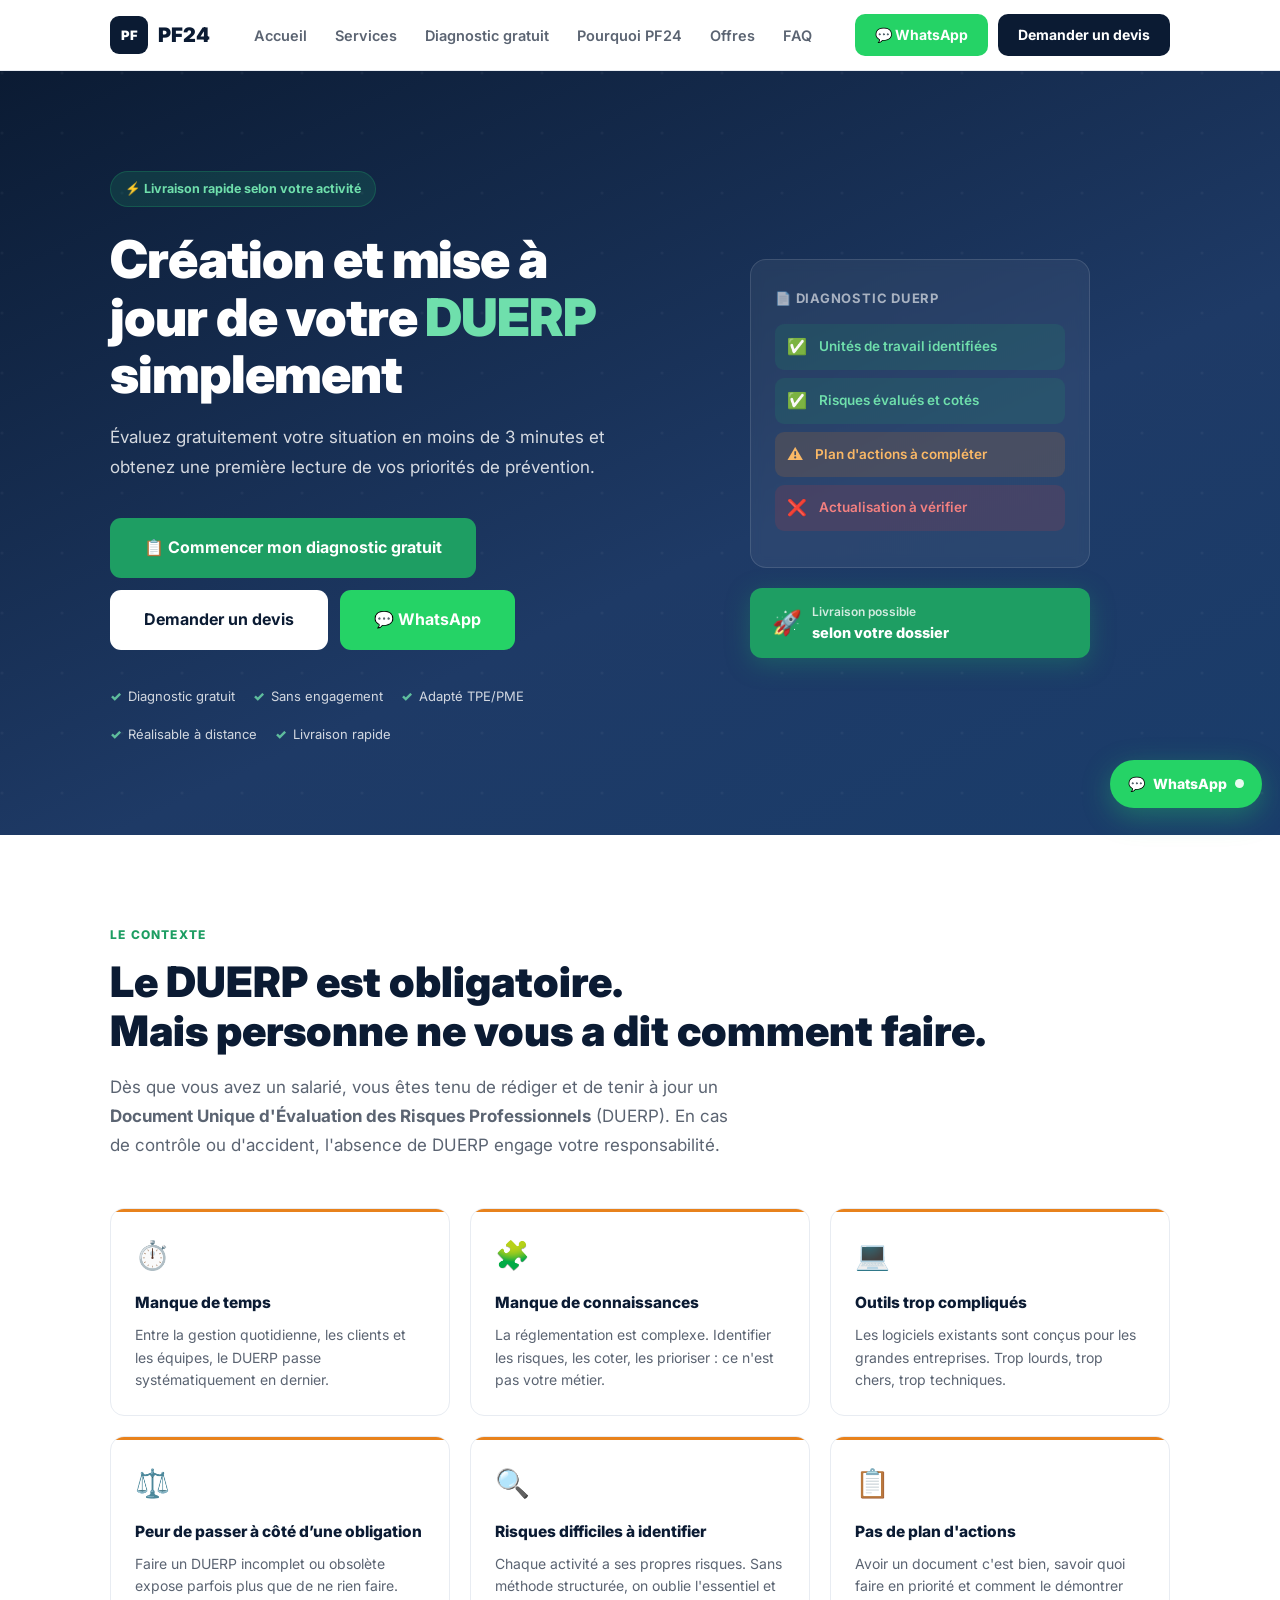
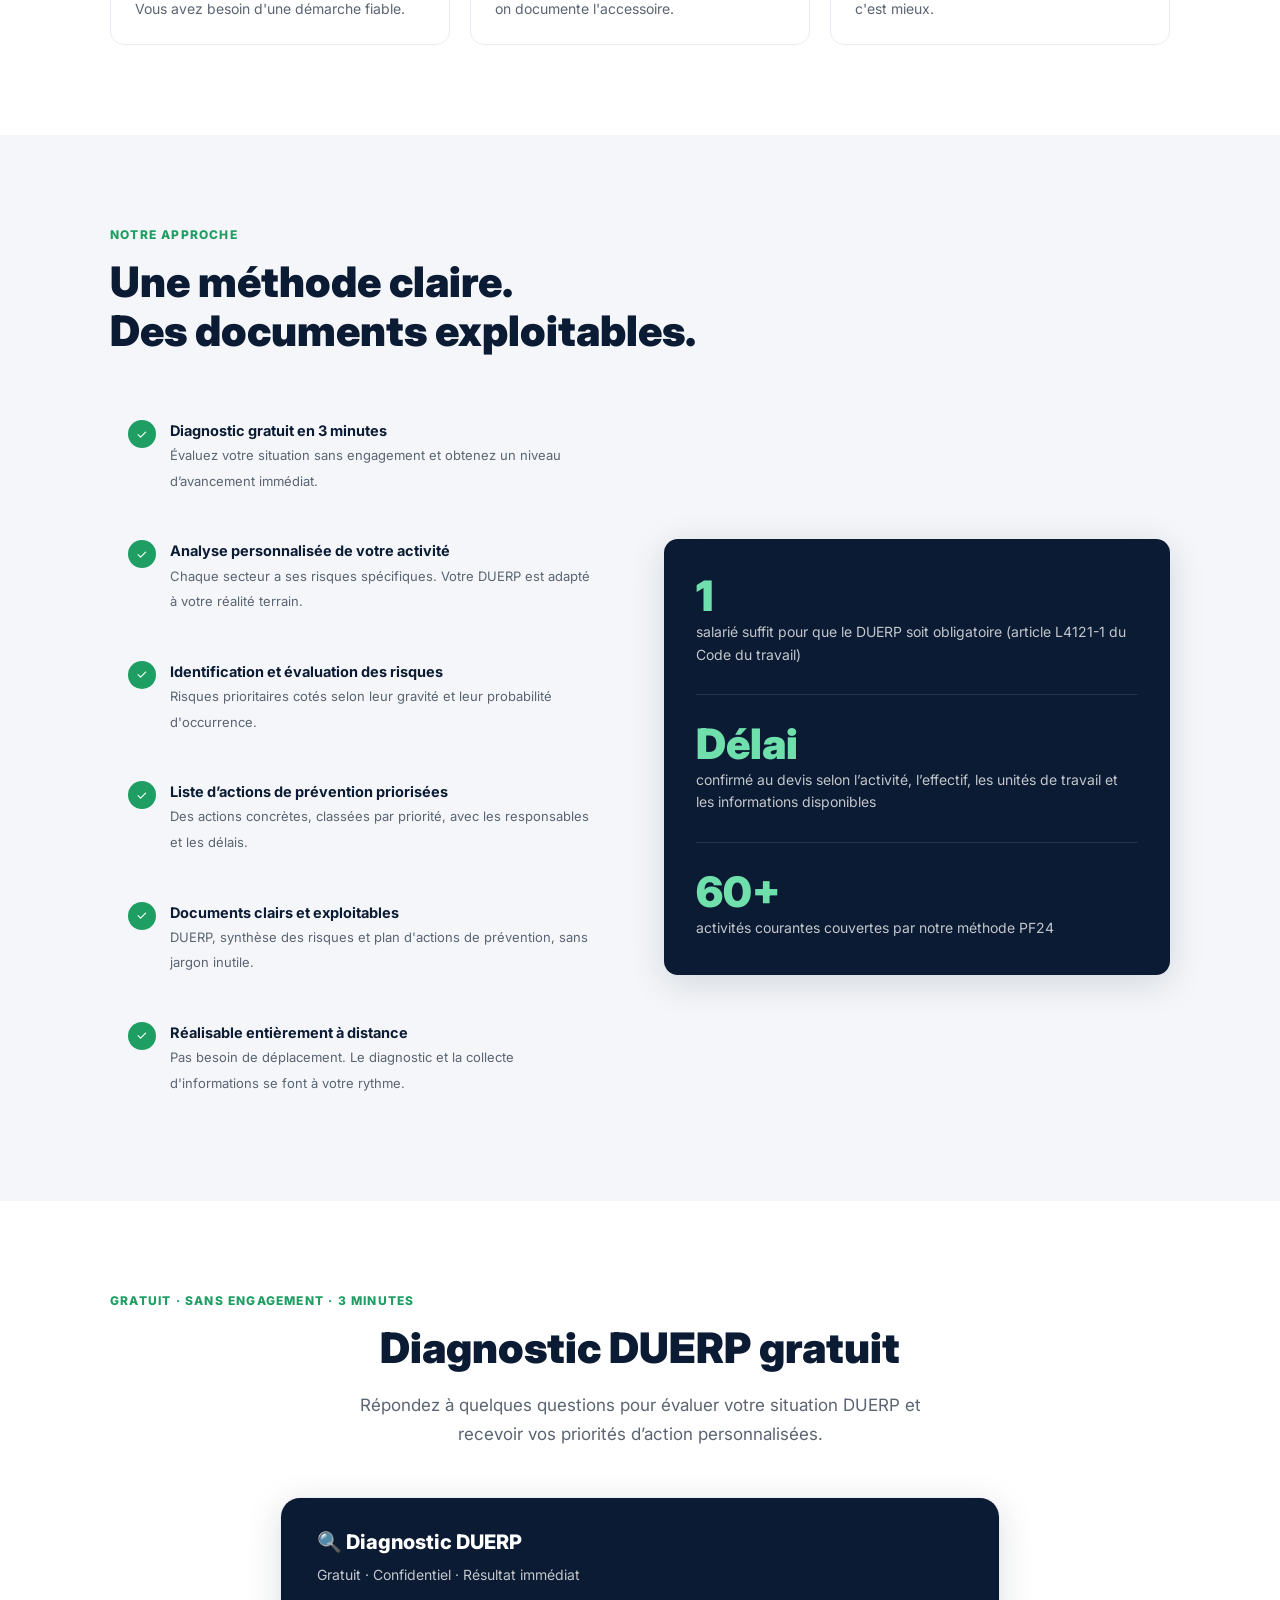
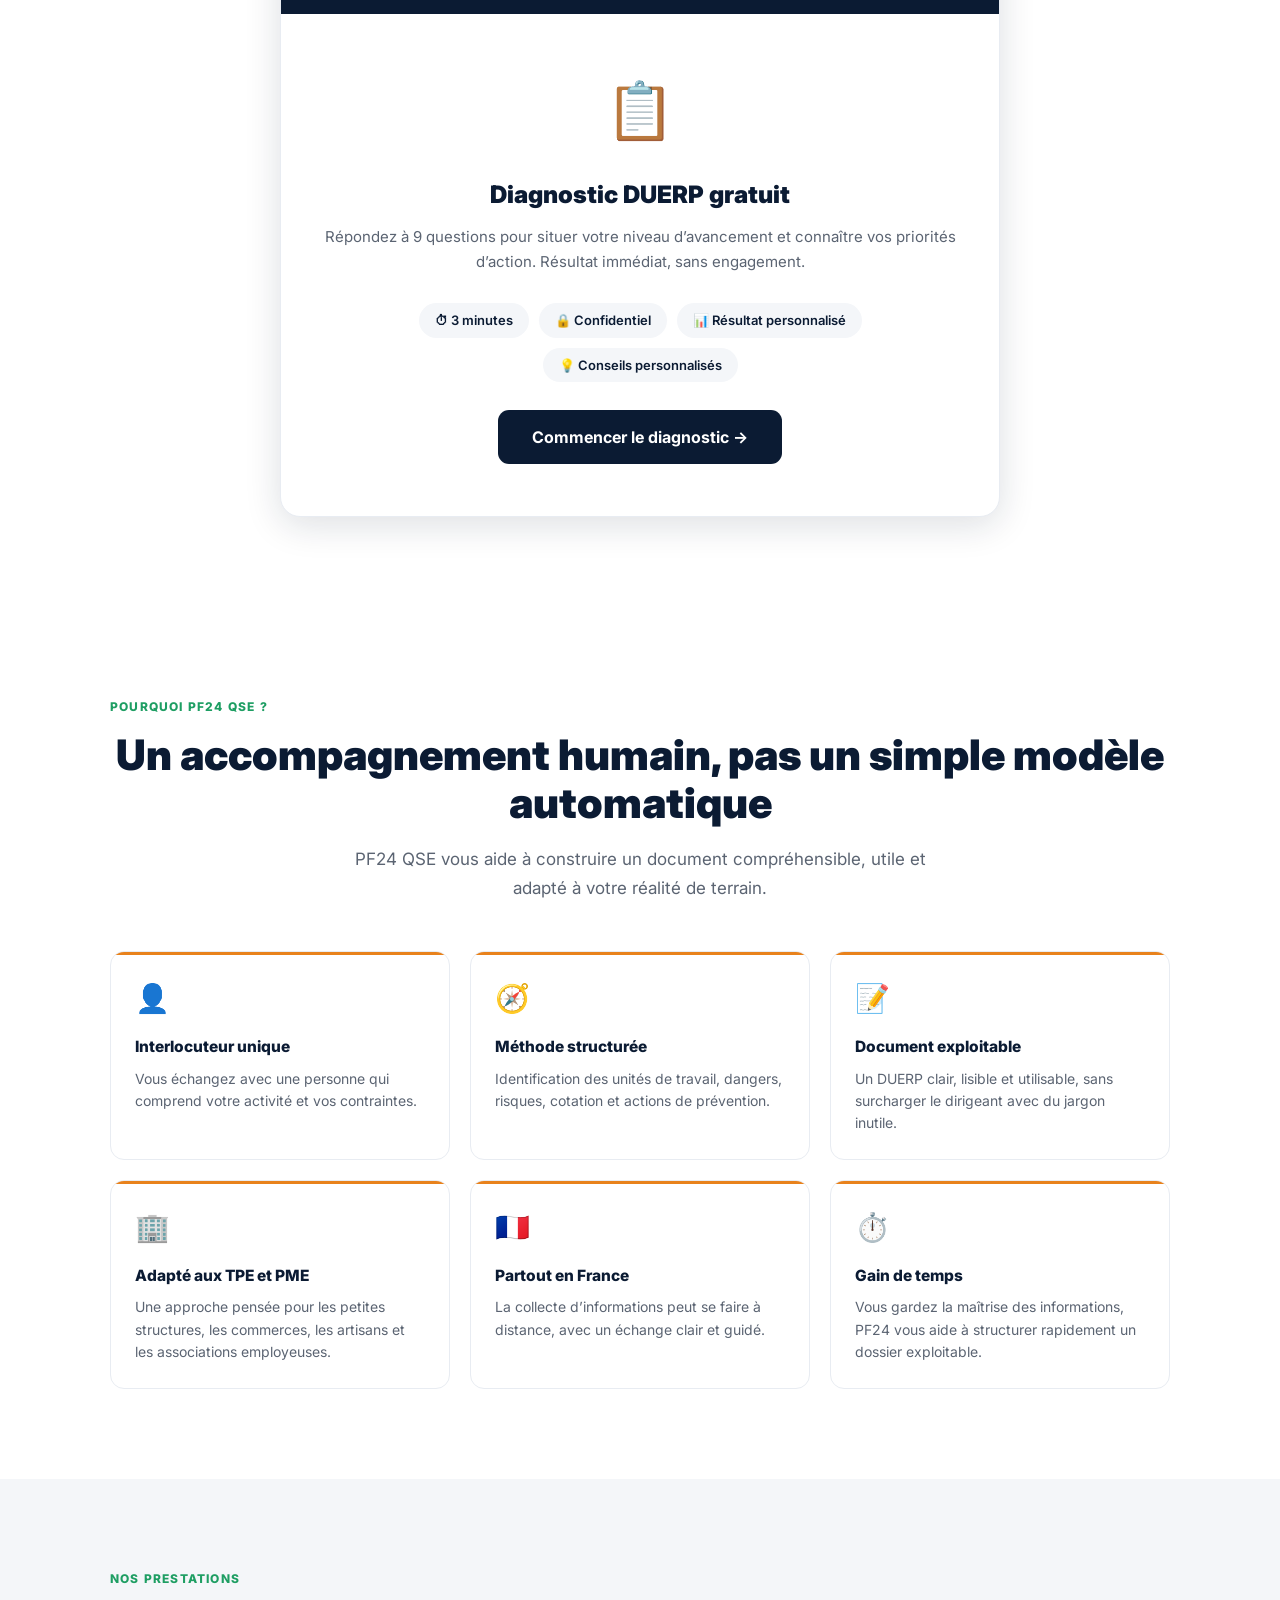
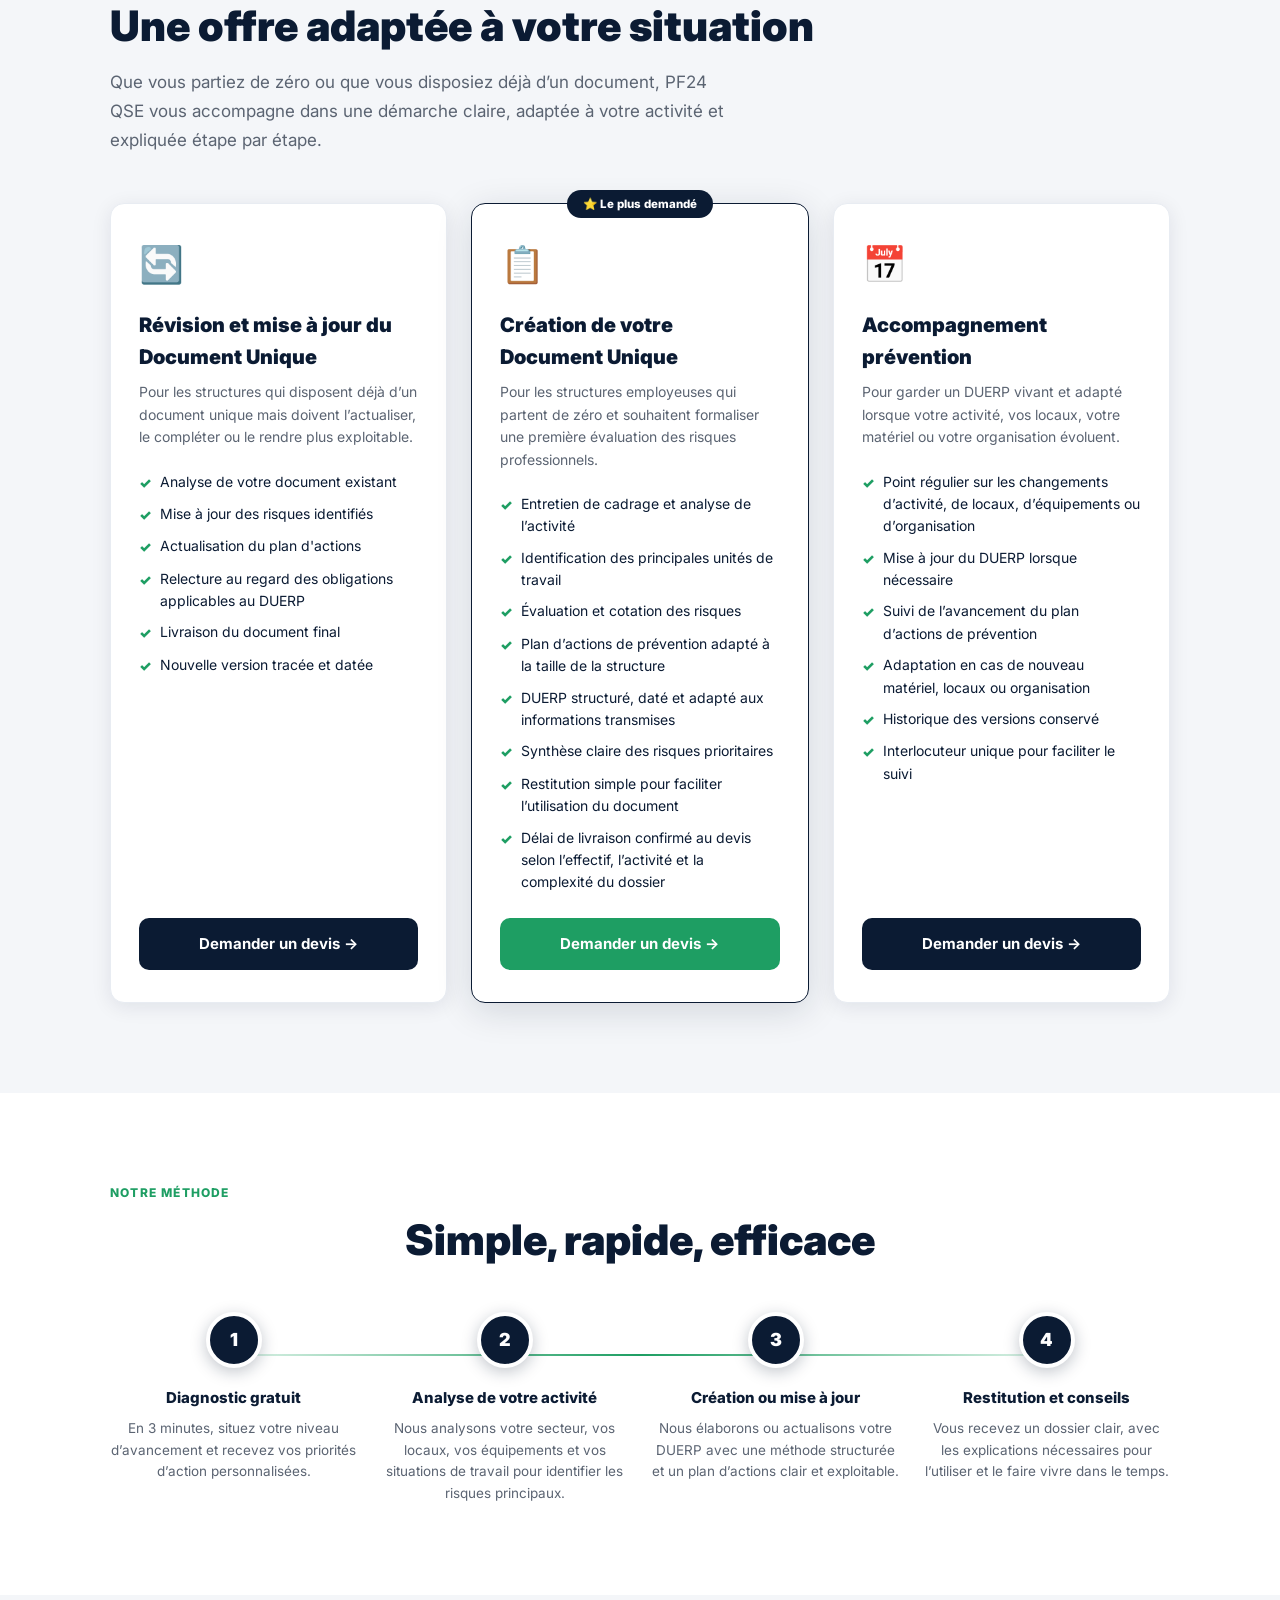
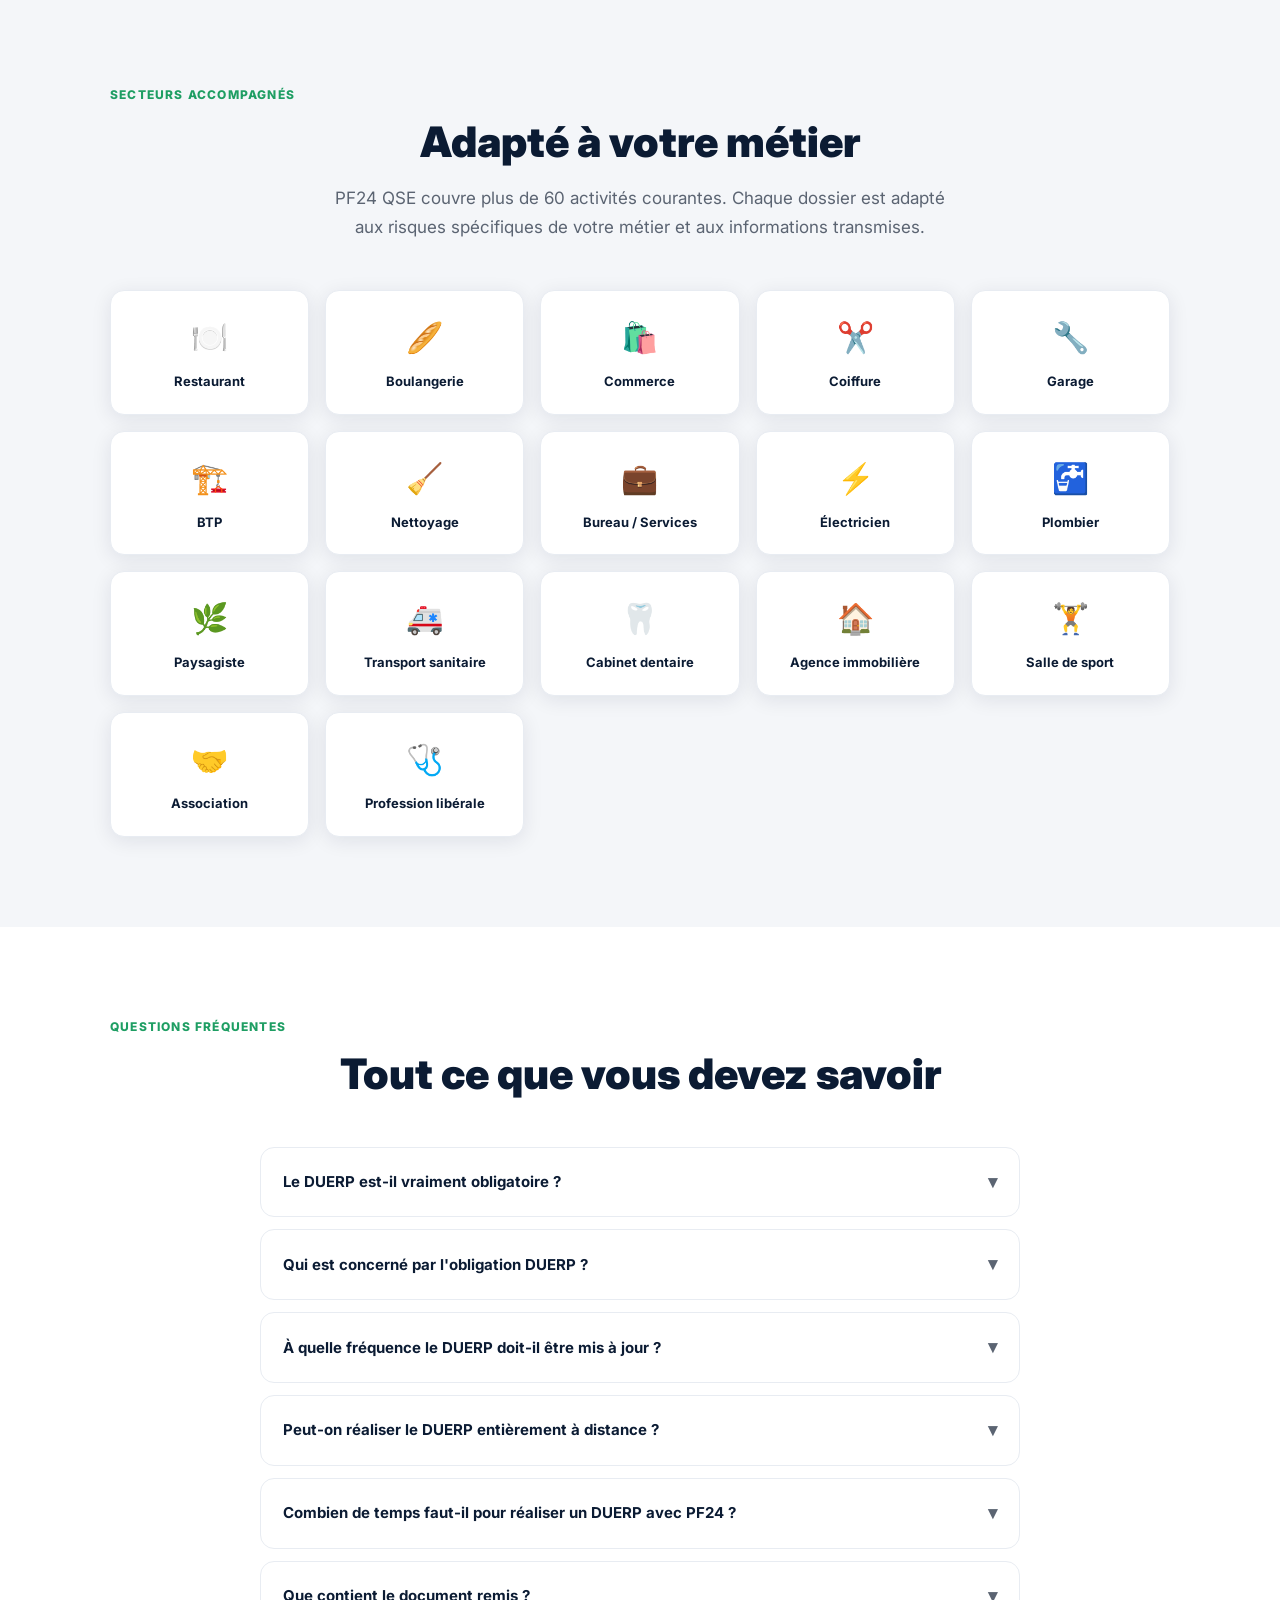
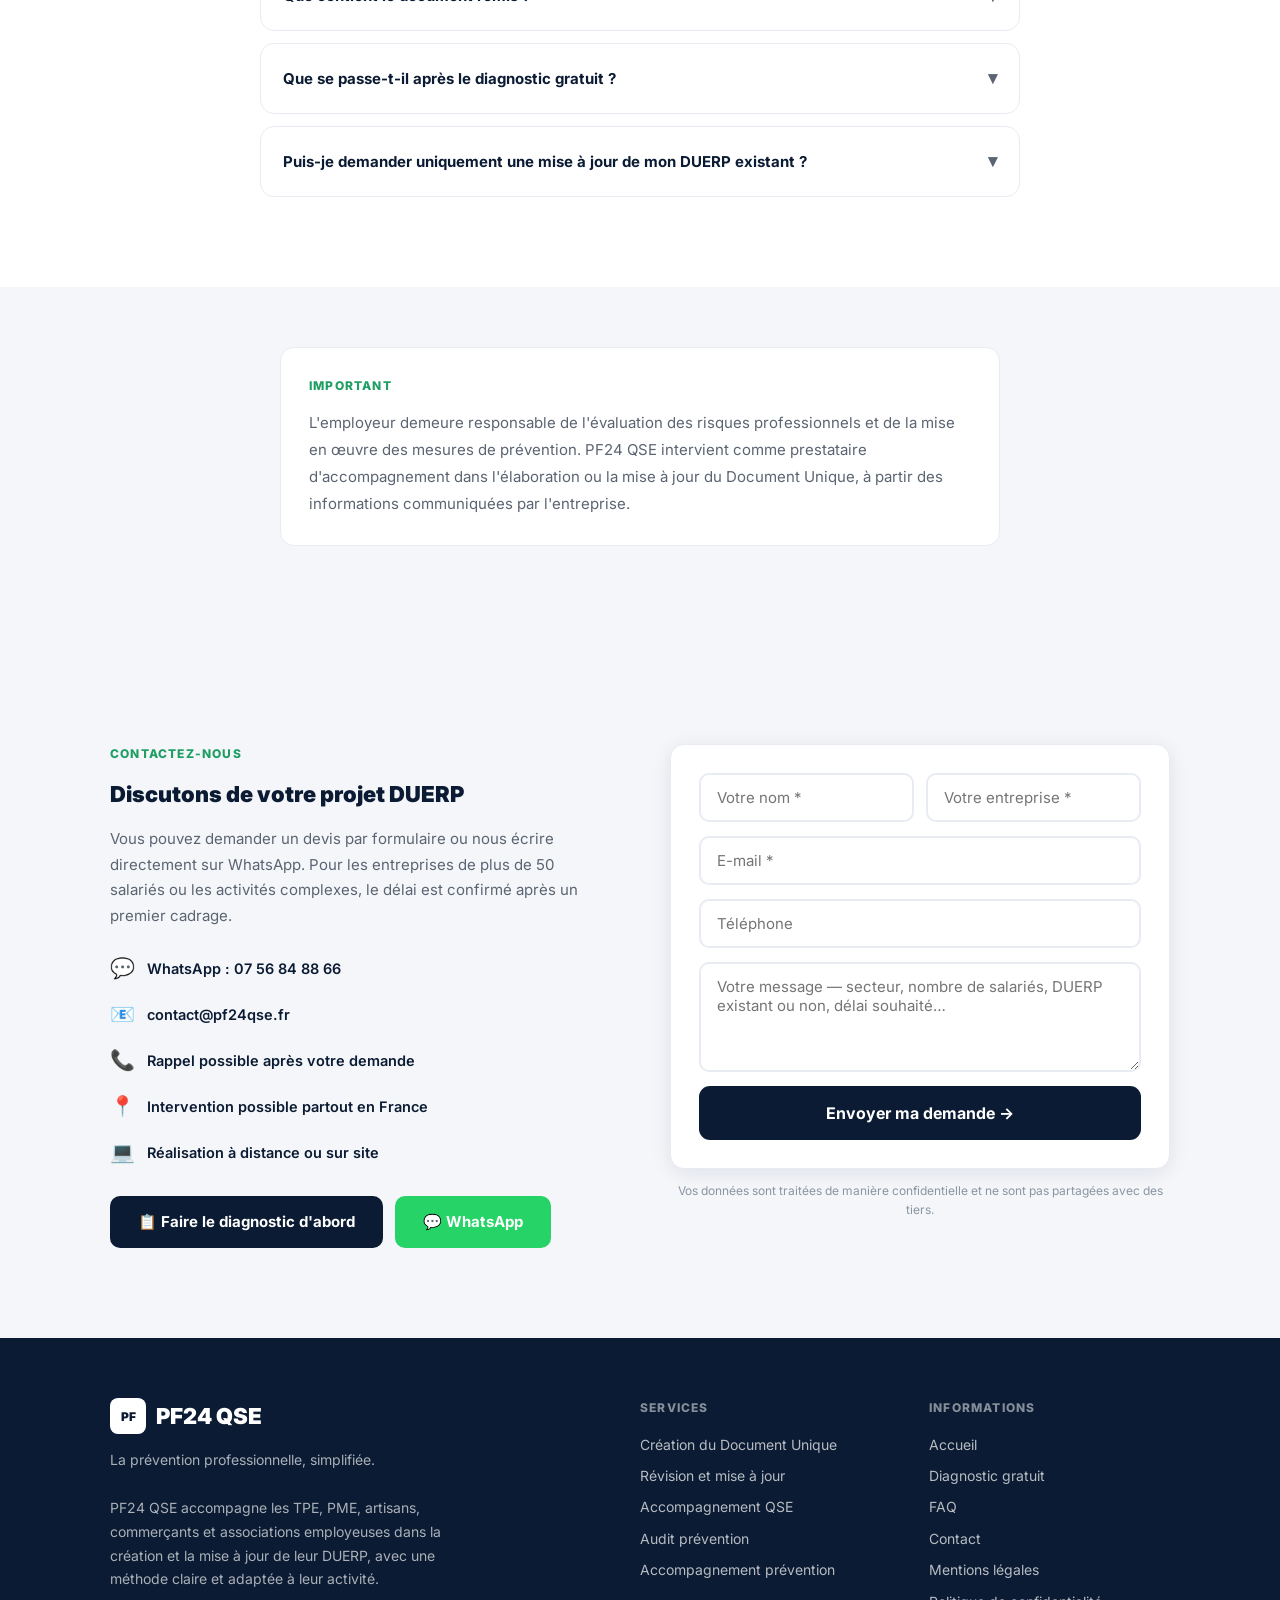
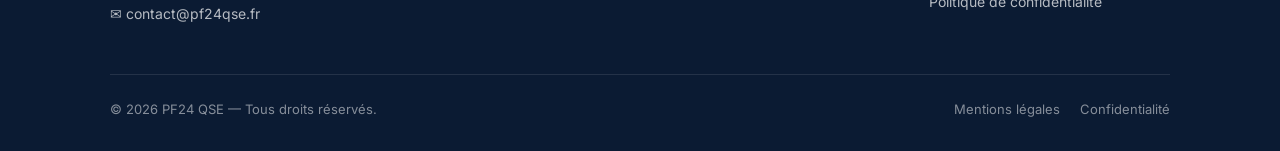
==== index .html @ 3233e79c "Add files via upload" ====
<!DOCTYPE html>
<html lang="fr">
<head>
  <meta charset="UTF-8">
  <meta name="viewport" content="width=device-width, initial-scale=1.0">

  <!-- SEO -->
  <title>PF24 QSE — Création et mise à jour de DUERP pour TPE, PME et artisans</title>
  <meta name="description" content="PF24 QSE accompagne les TPE, PME, artisans, commerçants et associations employeuses dans leur démarche DUERP : évaluation des risques, plan d’actions de prévention et mise à jour du document unique.">
  <meta name="keywords" content="DUERP, document unique, évaluation des risques professionnels, DUERP obligatoire, DUERP TPE, DUERP PME, DUERP artisan, DUERP restaurant, DUERP commerce, mise à jour DUERP, création DUERP, prévention des risques professionnels">
  <!-- Canonical -->
  <link rel="canonical" href="https://pf24qse.fr/">

  <!-- Open Graph -->
  <meta property="og:title" content="PF24 QSE — Création et mise à jour de DUERP">
  <meta property="og:description" content="Diagnostic gratuit en 3 minutes. Accompagnement DUERP pour TPE, PME, artisans, commerçants et associations employeuses.">
  <meta property="og:type" content="website">
  <meta property="og:url" content="https://pf24qse.fr/">
  <meta property="og:site_name" content="PF24 QSE">

  <!-- Twitter Card -->
  <meta name="twitter:card" content="summary_large_image">
  <meta name="twitter:title" content="PF24 QSE — Création et mise à jour de DUERP">
  <meta name="twitter:description" content="Diagnostic gratuit en 3 minutes. Accompagnement DUERP pour TPE, PME, artisans, commerçants et associations employeuses.">

  <!-- =====================================================
       GOOGLE SEARCH CONSOLE — Décommentez et remplacez
       ===================================================== -->
  <!-- REMPLACER_ICI_PAR_CODE_GOOGLE_SEARCH_CONSOLE -->
  <!-- <meta name="google-site-verification" content="VOTRE_CODE_ICI"> -->

  <!-- =====================================================
       GOOGLE ANALYTICS 4 — Décommentez et remplacez G-XXXXXXXXXX
       ===================================================== -->
  <!-- REMPLACER_ICI_PAR_ID_GA4 -->
  <!--
  <script async src="https://www.googletagmanager.com/gtag/js?id=G-XXXXXXXXXX"></script>
  <script>
    window.dataLayer = window.dataLayer || [];
    function gtag(){dataLayer.push(arguments);}
    gtag('js', new Date());
    gtag('config', 'G-XXXXXXXXXX');
  </script>
  -->

  <!-- Données structurées JSON-LD -->
  <script type="application/ld+json">
  {
    "@context": "https://schema.org",
    "@type": "ProfessionalService",
    "name": "PF24 QSE",
    "url": "https://pf24qse.fr",
    "description": "Création et mise à jour de DUERP pour TPE, PME, artisans, commerçants et associations employeuses. Prévention des risques professionnels.",
    "email": "contact@pf24qse.fr",
    "areaServed": {"@type": "Country", "name": "France"},
    "serviceType": "Conseil en prévention des risques professionnels",
    "hasOfferCatalog": {
      "@type": "OfferCatalog",
      "name": "Prestations QSE",
      "itemListElement": [
        {"@type": "Offer", "itemOffered": {"@type": "Service", "name": "Création de votre Document Unique"}},
        {"@type": "Offer", "itemOffered": {"@type": "Service", "name": "Révision et mise à jour du Document Unique"}},
        {"@type": "Offer", "itemOffered": {"@type": "Service", "name": "Accompagnement QSE"}},
        {"@type": "Offer", "itemOffered": {"@type": "Service", "name": "Audit prévention"}},
        {"@type": "Offer", "itemOffered": {"@type": "Service", "name": "Accompagnement prévention"}}
      ]
    }
  }
  </script>

  <!-- Google Fonts -->
  <link rel="preconnect" href="https://fonts.googleapis.com">
  <link rel="preconnect" href="https://fonts.gstatic.com" crossorigin>
  <link rel="stylesheet" href="style.css">
  <link href="https://fonts.googleapis.com/css2?family=Inter:wght@400;500;600;700;800;900&display=swap" rel="stylesheet">

<style>
/* ============================================================
   TOKENS & RESET
   ============================================================ */
:root {
  --navy:    #0B1B33;
  --navy-l:  #16294A;
  --navy-xl: #1E3A66;
  --white:   #FFFFFF;
  --grey-bg: #F4F6F9;
  --grey-l:  #E8ECF2;
  --grey-t:  #5B6472;
  --grey-m:  #8A95A3;
  --green:   #1E9E63;
  --green-l: #E5F6ED;
  --orange:  #E8821C;
  --orange-l:#FFF0E0;
  --red:     #D63B3B;
  --red-l:   #FDE8E8;

  --r: 14px;
  --r-sm: 9px;
  --shadow: 0 4px 20px rgba(11,27,51,0.09);
  --shadow-lg: 0 8px 36px rgba(11,27,51,0.14);
  --font: 'Inter', -apple-system, sans-serif;
}

*, *::before, *::after { box-sizing: border-box; margin: 0; padding: 0; }
html { scroll-behavior: smooth; }
body {
  font-family: var(--font);
  color: var(--navy);
  background: var(--white);
  line-height: 1.6;
  -webkit-font-smoothing: antialiased;
}
img { max-width: 100%; display: block; }
a { color: inherit; text-decoration: none; }

/* ============================================================
   UTILITIES
   ============================================================ */
.container { max-width: 1100px; margin: 0 auto; padding: 0 20px; }
.container-sm { max-width: 760px; margin: 0 auto; padding: 0 20px; }

.btn {
  display: inline-flex; align-items: center; justify-content: center; gap: 8px;
  padding: 14px 28px; border-radius: 10px; font-size: 15px; font-weight: 700;
  border: none; cursor: pointer; transition: transform .1s, box-shadow .15s, opacity .15s;
  font-family: var(--font);
}
.btn:hover { transform: translateY(-1px); box-shadow: var(--shadow); }
.btn:active { transform: scale(.98); }
.btn-primary { background: var(--navy); color: #fff; }
.btn-primary:hover { background: var(--navy-l); }
.btn-green { background: var(--green); color: #fff; }
.btn-green:hover { background: #178a55; }
.btn-whatsapp { background: #25D366; color: #fff; }
.btn-whatsapp:hover { background: #1fb85a; color: #fff; }
.btn-outline { background: transparent; color: var(--navy); border: 2px solid var(--navy); }
.btn-outline:hover { background: var(--navy); color: #fff; }
.btn-white { background: #fff; color: var(--navy); }
.btn-white:hover { background: var(--grey-bg); }
.btn-lg { padding: 17px 34px; font-size: 16px; border-radius: 11px; }

.badge {
  display: inline-flex; align-items: center; gap: 5px;
  padding: 5px 12px; border-radius: 999px; font-size: 12.5px; font-weight: 700;
}
.badge-green { background: var(--green-l); color: var(--green); }
.badge-orange { background: var(--orange-l); color: var(--orange); }
.badge-red { background: var(--red-l); color: var(--red); }
.badge-navy { background: var(--navy); color: #fff; }

.tag {
  display: inline-block; padding: 4px 12px; border-radius: 999px;
  font-size: 11.5px; font-weight: 700; letter-spacing: .04em; text-transform: uppercase;
}
.tag-green { background: var(--green-l); color: var(--green); }
.tag-navy { background: rgba(11,27,51,.08); color: var(--navy-l); }

.section { padding: 90px 0; }
.section-sm { padding: 60px 0; }
.section-alt { background: var(--grey-bg); }
.section-dark { background: var(--navy); color: #fff; }

.section-label {
  font-size: 12px; font-weight: 800; letter-spacing: .1em; text-transform: uppercase;
  color: var(--green); margin-bottom: 14px; display: block;
}
.section-title {
  font-size: clamp(26px, 4vw, 42px); font-weight: 900; line-height: 1.15;
  margin-bottom: 18px;
}
.section-sub {
  font-size: 17px; color: var(--grey-t); line-height: 1.7; max-width: 620px;
}

.grid-2 { display: grid; grid-template-columns: 1fr 1fr; gap: 24px; }
.grid-3 { display: grid; grid-template-columns: 1fr 1fr 1fr; gap: 24px; }
.grid-4 { display: grid; grid-template-columns: repeat(4, 1fr); gap: 20px; }

.card {
  background: var(--white); border-radius: var(--r); border: 1.5px solid var(--grey-l);
  padding: 28px; box-shadow: var(--shadow);
}

/* ============================================================
   HEADER / NAV
   ============================================================ */
.nav {
  position: sticky; top: 0; z-index: 100;
  background: rgba(255,255,255,.95); backdrop-filter: blur(10px);
  border-bottom: 1px solid var(--grey-l); padding: 14px 0;
}
.nav-inner {
  display: flex; align-items: center; justify-content: space-between;
  max-width: 1100px; margin: 0 auto; padding: 0 20px;
}
.nav-logo {
  display: flex; align-items: center; gap: 10px; font-weight: 900; font-size: 20px;
}
.nav-logo .logo-mark {
  width: 38px; height: 38px; background: var(--navy); border-radius: 9px;
  display: flex; align-items: center; justify-content: center;
  color: #fff; font-size: 13px; font-weight: 900;
}
.nav-links { display: flex; align-items: center; gap: 28px; }
.nav-links a { font-size: 14.5px; font-weight: 600; color: var(--grey-t); transition: color .15s; }
.nav-links a:hover { color: var(--navy); }
.nav-cta { display: flex; align-items: center; gap: 10px; }
.nav-hamburger { display: none; background: none; border: none; cursor: pointer; padding: 6px; }
.nav-hamburger span { display: block; width: 22px; height: 2px; background: var(--navy); margin: 4px 0; border-radius: 2px; transition: .2s; }

/* ============================================================
   HERO
   ============================================================ */
.hero {
  background: linear-gradient(155deg, var(--navy) 0%, var(--navy-xl) 60%, #1a3d6b 100%);
  color: #fff; padding: 100px 0 90px; overflow: hidden; position: relative;
}
.hero::before {
  content: ''; position: absolute; inset: 0;
  background: url("data:image/svg+xml,%3Csvg width='60' height='60' xmlns='http://www.w3.org/2000/svg'%3E%3Ccircle cx='2' cy='2' r='1.5' fill='rgba(255,255,255,0.04)'/%3E%3C/svg%3E") repeat;
  pointer-events: none;
}
.hero-inner {
  position: relative; max-width: 1100px; margin: 0 auto; padding: 0 20px;
  display: grid; grid-template-columns: 1fr 1fr; gap: 60px; align-items: center;
}
.hero-pre {
  display: inline-flex; align-items: center; gap: 8px;
  background: rgba(30,158,99,.18); color: #6FDFAC; padding: 7px 14px;
  border-radius: 999px; font-size: 12.5px; font-weight: 700; margin-bottom: 24px;
  border: 1px solid rgba(30,158,99,.3);
}
.hero h1 {
  font-size: clamp(30px, 4.5vw, 52px); font-weight: 900; line-height: 1.1;
  margin-bottom: 20px; letter-spacing: -.02em;
}
.hero h1 .accent { color: #6FDFAC; }
.hero-sub {
  font-size: 17px; opacity: .82; line-height: 1.75; margin-bottom: 36px; max-width: 500px;
}
.hero-btns { display: flex; gap: 12px; flex-wrap: wrap; margin-bottom: 36px; }
.hero-reassurance {
  display: flex; flex-wrap: wrap; gap: 18px;
}
.hero-pill {
  display: flex; align-items: center; gap: 7px;
  font-size: 13px; opacity: .8;
}
.hero-pill::before { content: '✓'; font-weight: 900; color: #6FDFAC; }

/* Hero visual — conformity graphic */
.hero-visual {
  display: flex; flex-direction: column; align-items: center; gap: 20px;
}
.hero-doc {
  background: rgba(255,255,255,.06); border: 1px solid rgba(255,255,255,.12);
  border-radius: 16px; padding: 28px 24px; width: 100%; max-width: 340px;
  backdrop-filter: blur(6px);
}
.hero-doc-title {
  font-size: 13px; font-weight: 700; opacity: .6; margin-bottom: 16px;
  text-transform: uppercase; letter-spacing: .06em;
}
.hero-doc-item {
  display: flex; align-items: center; gap: 12px;
  padding: 10px 12px; border-radius: 9px; margin-bottom: 8px;
  font-size: 13.5px; font-weight: 600;
}
.hero-doc-item.ok { background: rgba(30,158,99,.15); color: #6FDFAC; }
.hero-doc-item.warn { background: rgba(232,130,28,.15); color: #FAB866; }
.hero-doc-item.crit { background: rgba(214,59,59,.15); color: #F48080; }
.hero-doc-icon { font-size: 16px; flex-shrink: 0; }
.hero-badge-delivered {
  background: var(--green); color: #fff; border-radius: 12px;
  padding: 14px 22px; font-weight: 800; font-size: 14.5px;
  display: flex; align-items: center; gap: 10px; width: 100%; max-width: 340px;
  box-shadow: 0 6px 24px rgba(30,158,99,.35);
}

/* ============================================================
   PROBLEM SECTION
   ============================================================ */
.problem-grid {
  display: grid; grid-template-columns: repeat(3, 1fr); gap: 20px; margin-top: 48px;
}
.problem-card {
  background: var(--white); border: 1.5px solid var(--grey-l); border-radius: var(--r);
  padding: 24px; transition: box-shadow .15s; position: relative; overflow: hidden;
}
.problem-card::before {
  content: ''; position: absolute; top: 0; left: 0; right: 0; height: 3px;
  background: var(--orange);
}
.problem-icon { font-size: 28px; margin-bottom: 14px; }
.problem-card h3 { font-size: 15.5px; font-weight: 800; margin-bottom: 8px; }
.problem-card p { font-size: 14px; color: var(--grey-t); line-height: 1.6; }

/* ============================================================
   SOLUTION SECTION
   ============================================================ */
.solution-grid {
  display: grid; grid-template-columns: 1fr 1fr; gap: 48px; align-items: center; margin-top: 48px;
}
.solution-list { list-style: none; display: flex; flex-direction: column; gap: 14px; }
.solution-list li {
  display: flex; align-items: flex-start; gap: 14px;
  padding: 16px 18px; background: var(--grey-bg); border-radius: var(--r-sm);
}
.solution-list .check {
  width: 28px; height: 28px; background: var(--green); border-radius: 50%;
  display: flex; align-items: center; justify-content: center;
  color: #fff; font-size: 13px; flex-shrink: 0; margin-top: 1px;
}
.solution-list .li-text strong { display: block; font-size: 14.5px; font-weight: 700; }
.solution-list .li-text span { font-size: 13px; color: var(--grey-t); }

.solution-stat-box {
  background: var(--navy); color: #fff; border-radius: var(--r);
  padding: 36px 32px; box-shadow: var(--shadow-lg);
}
.stat-row { display: flex; flex-direction: column; gap: 28px; }
.stat-item { }
.stat-number { font-size: 42px; font-weight: 900; color: #6FDFAC; line-height: 1; }
.stat-label { font-size: 14px; opacity: .75; margin-top: 4px; }
.stat-div { height: 1px; background: rgba(255,255,255,.1); }

/* ============================================================
   DIAGNOSTIC SECTION
   ============================================================ */
.diag-wrapper {
  max-width: 720px; margin: 48px auto 0; background: var(--white);
  border-radius: 20px; box-shadow: var(--shadow-lg); border: 1.5px solid var(--grey-l);
  overflow: hidden;
}
.diag-header {
  background: var(--navy); color: #fff; padding: 28px 36px;
}
.diag-header h3 { font-size: 20px; font-weight: 800; margin-bottom: 6px; }
.diag-header p { font-size: 14px; opacity: .75; }

/* Progress bar */
.diag-progress { padding: 20px 36px 0; }
.progress-label { display: flex; justify-content: space-between; font-size: 12.5px; color: var(--grey-t); font-weight: 600; margin-bottom: 8px; }
.progress-track { height: 7px; background: var(--grey-l); border-radius: 99px; overflow: hidden; }
.progress-fill { height: 100%; background: linear-gradient(90deg, var(--green), #2BC77A); border-radius: 99px; transition: width .4s cubic-bezier(.4,0,.2,1); width: 0%; }

.diag-body { padding: 32px 36px; }
.diag-screen { display: none; }
.diag-screen.active { display: block; animation: fadeIn .25s ease; }

@keyframes fadeIn { from { opacity: 0; transform: translateY(8px); } to { opacity: 1; transform: translateY(0); } }

/* Start screen */
.diag-start { text-align: center; padding: 20px 0; }
.diag-start .start-icon { font-size: 56px; margin-bottom: 20px; }
.diag-start h3 { font-size: 24px; font-weight: 900; margin-bottom: 10px; }
.diag-start p { font-size: 15px; color: var(--grey-t); margin-bottom: 28px; line-height: 1.7; }
.diag-start .start-pills { display: flex; justify-content: center; gap: 10px; flex-wrap: wrap; margin-bottom: 28px; }
.diag-start .start-pill { background: var(--grey-bg); border-radius: 999px; padding: 7px 16px; font-size: 13px; font-weight: 600; }

/* Question */
.diag-q-label { font-size: 12px; font-weight: 700; color: var(--green); text-transform: uppercase; letter-spacing: .07em; margin-bottom: 10px; }
.diag-q-text { font-size: 18px; font-weight: 800; margin-bottom: 22px; line-height: 1.4; }
.diag-q-hint { font-size: 13px; color: var(--grey-t); margin-bottom: 16px; font-style: italic; }

/* Options grid */
.opt-grid { display: grid; gap: 10px; }
.opt-grid.cols-2 { grid-template-columns: 1fr 1fr; }
.opt-item {
  border: 2px solid var(--grey-l); border-radius: 11px; padding: 13px 16px;
  cursor: pointer; font-size: 14px; font-weight: 600; color: var(--navy);
  transition: all .15s; display: flex; align-items: center; gap: 10px;
  background: var(--white);
}
.opt-item:hover { border-color: var(--navy); background: rgba(11,27,51,.03); }
.opt-item.selected { border-color: var(--green); background: var(--green-l); color: var(--navy); }
.opt-item .opt-dot {
  width: 18px; height: 18px; border-radius: 50%; border: 2px solid var(--grey-l);
  flex-shrink: 0; transition: .15s; display: flex; align-items: center; justify-content: center;
}
.opt-item.selected .opt-dot { background: var(--green); border-color: var(--green); }
.opt-item.selected .opt-dot::after { content: '✓'; color: #fff; font-size: 10px; font-weight: 900; }
.opt-item.multi .opt-dot { border-radius: 4px; }

/* Nav buttons */
.diag-nav { display: flex; justify-content: space-between; align-items: center; margin-top: 28px; padding-top: 20px; border-top: 1px solid var(--grey-l); }
.btn-diag-back { background: none; border: none; color: var(--grey-t); font-size: 14px; font-weight: 600; cursor: pointer; display: flex; align-items: center; gap: 6px; font-family: var(--font); }
.btn-diag-back:hover { color: var(--navy); }

/* Contact form in diagnostic */
.diag-form { display: flex; flex-direction: column; gap: 14px; }
.diag-input {
  padding: 13px 16px; border: 2px solid var(--grey-l); border-radius: 10px;
  font-size: 15px; font-family: var(--font); color: var(--navy);
  transition: border-color .15s; outline: none;
}
.diag-input:focus { border-color: var(--navy); }
.diag-input.optional::placeholder { color: var(--grey-m); }

/* Result screen */
.result-screen { text-align: center; }
.score-ring { position: relative; width: 160px; height: 160px; margin: 0 auto 24px; }
.score-ring svg { width: 100%; height: 100%; transform: rotate(-90deg); }
.score-ring-bg { fill: none; stroke: var(--grey-l); stroke-width: 10; }
.score-ring-fill { fill: none; stroke-width: 10; stroke-linecap: round; transition: stroke-dashoffset 1.2s cubic-bezier(.4,0,.2,1); }
.score-ring-text {
  position: absolute; inset: 0; display: flex; flex-direction: column;
  align-items: center; justify-content: center;
}
.score-ring-text .score-num { font-size: 38px; font-weight: 900; line-height: 1; }
.score-ring-text .score-max { font-size: 12px; color: var(--grey-t); font-weight: 600; }

.result-level { font-size: 17px; font-weight: 800; margin-bottom: 6px; }
.result-sub { font-size: 14px; color: var(--grey-t); margin-bottom: 24px; }

.result-prios {
  text-align: left; background: var(--grey-bg); border-radius: var(--r);
  padding: 20px 22px; margin-bottom: 24px;
}
.result-prios h4 { font-size: 13px; font-weight: 800; text-transform: uppercase; letter-spacing: .06em; color: var(--grey-t); margin-bottom: 14px; }
.result-prio-item {
  display: flex; align-items: flex-start; gap: 10px; margin-bottom: 10px;
  font-size: 14px; font-weight: 600;
}
.result-prio-item::before { content: '→'; color: var(--orange); font-weight: 900; flex-shrink: 0; }

.result-estimate {
  display: flex; align-items: center; justify-content: space-between;
  background: var(--orange-l); border-radius: 10px; padding: 16px 18px;
  margin-bottom: 24px; text-align: left;
}
.result-estimate .re-label { font-size: 12.5px; color: var(--grey-t); font-weight: 600; }
.result-estimate .re-val { font-size: 16px; font-weight: 800; }

.result-btns { display: flex; flex-direction: column; gap: 10px; }

/* ============================================================
   OFFRES SECTION
   ============================================================ */
.offres-grid { display: grid; grid-template-columns: repeat(3, 1fr); gap: 24px; margin-top: 48px; }
.offre-card {
  background: var(--white); border: 1.5px solid var(--grey-l); border-radius: var(--r);
  padding: 32px 28px; box-shadow: var(--shadow); position: relative;
  display: flex; flex-direction: column;
}
.offre-card.featured {
  border-color: var(--navy); box-shadow: var(--shadow-lg);
}
.offre-badge {
  position: absolute; top: -14px; left: 50%; transform: translateX(-50%);
  background: var(--navy); color: #fff; padding: 5px 16px; border-radius: 999px;
  font-size: 11.5px; font-weight: 800; white-space: nowrap;
}
.offre-icon { font-size: 36px; margin-bottom: 16px; }
.offre-name { font-size: 20px; font-weight: 900; margin-bottom: 8px; }
.offre-desc { font-size: 14px; color: var(--grey-t); margin-bottom: 22px; line-height: 1.6; }
.offre-includes { list-style: none; display: flex; flex-direction: column; gap: 9px; flex: 1; margin-bottom: 24px; }
.offre-includes li { display: flex; align-items: flex-start; gap: 9px; font-size: 14px; }
.offre-includes li::before { content: '✓'; color: var(--green); font-weight: 900; flex-shrink: 0; margin-top: 1px; }

/* ============================================================
   MÉTHODE SECTION
   ============================================================ */
.methode-steps { display: grid; grid-template-columns: repeat(4, 1fr); gap: 24px; margin-top: 48px; position: relative; }
.methode-steps::before {
  content: ''; position: absolute; top: 42px; left: 10%; right: 10%; height: 2px;
  background: linear-gradient(90deg, var(--green-l), var(--green), var(--green-l));
  z-index: 0;
}
.methode-step { text-align: center; position: relative; z-index: 1; }
.step-num {
  width: 56px; height: 56px; background: var(--navy); color: #fff;
  border-radius: 50%; display: flex; align-items: center; justify-content: center;
  font-size: 18px; font-weight: 900; margin: 0 auto 18px;
  box-shadow: 0 4px 16px rgba(11,27,51,.25); border: 4px solid #fff;
}
.step-icon { font-size: 22px; position: absolute; top: 16px; left: 50%; transform: translateX(-50%); opacity: .15; pointer-events: none; }
.methode-step h3 { font-size: 15px; font-weight: 800; margin-bottom: 8px; }
.methode-step p { font-size: 13.5px; color: var(--grey-t); line-height: 1.6; }

/* ============================================================
   SECTEURS SECTION
   ============================================================ */
.secteurs-grid { display: grid; grid-template-columns: repeat(5, 1fr); gap: 16px; margin-top: 48px; }
.secteur-card {
  background: var(--white); border: 1.5px solid var(--grey-l); border-radius: var(--r);
  padding: 22px 16px; text-align: center; box-shadow: var(--shadow);
  transition: transform .15s, box-shadow .15s;
  cursor: default;
}
.secteur-card:hover { transform: translateY(-3px); box-shadow: var(--shadow-lg); }
.secteur-icon { font-size: 30px; margin-bottom: 10px; }
.secteur-name { font-size: 13px; font-weight: 700; }

/* ============================================================
   FAQ SECTION
   ============================================================ */
.faq-list { max-width: 760px; margin: 48px auto 0; display: flex; flex-direction: column; gap: 12px; }
.faq-item {
  border: 1.5px solid var(--grey-l); border-radius: var(--r);
  overflow: hidden; background: var(--white);
}
.faq-q {
  display: flex; justify-content: space-between; align-items: center; gap: 16px;
  padding: 20px 22px; cursor: pointer; font-size: 15px; font-weight: 700;
  transition: background .15s;
}
.faq-q:hover { background: var(--grey-bg); }
.faq-arrow { font-size: 18px; color: var(--grey-t); transition: transform .25s; flex-shrink: 0; }
.faq-item.open .faq-arrow { transform: rotate(180deg); }
.faq-a {
  max-height: 0; overflow: hidden; transition: max-height .3s ease;
  font-size: 14.5px; color: var(--grey-t); line-height: 1.7;
}
.faq-a-inner { padding: 4px 22px 20px; }
.faq-item.open .faq-a { max-height: 300px; }

/* ============================================================
   CONTACT SECTION
   ============================================================ */
.contact-wrapper {
  display: grid; grid-template-columns: 1fr 1fr; gap: 60px; align-items: start; margin-top: 48px;
}
.contact-info h3 { font-size: 22px; font-weight: 900; margin-bottom: 14px; }
.contact-info p { font-size: 15px; color: var(--grey-t); line-height: 1.7; margin-bottom: 24px; }
.contact-item { display: flex; align-items: center; gap: 12px; font-size: 14.5px; margin-bottom: 14px; font-weight: 600; }
.contact-item-icon { font-size: 20px; }

.contact-form { display: flex; flex-direction: column; gap: 14px; }
.form-row { display: grid; grid-template-columns: 1fr 1fr; gap: 12px; }
.input, .textarea, .select-input {
  padding: 13px 16px; border: 2px solid var(--grey-l); border-radius: 10px;
  font-size: 15px; font-family: var(--font); color: var(--navy); outline: none;
  transition: border-color .15s; background: var(--white); width: 100%;
}
.input:focus, .textarea:focus { border-color: var(--navy); }
.textarea { resize: vertical; min-height: 110px; }
.form-success {
  background: var(--green-l); border: 1.5px solid var(--green); border-radius: 10px;
  padding: 16px 18px; color: var(--green); font-weight: 700; font-size: 15px; display: none;
}

/* ============================================================
   FOOTER
   ============================================================ */
.footer {
  background: var(--navy); color: #fff; padding: 60px 0 32px;
}
.footer-grid {
  display: grid; grid-template-columns: 2fr 1fr 1fr; gap: 48px; margin-bottom: 48px;
}
.footer-logo { font-size: 22px; font-weight: 900; margin-bottom: 14px; display: flex; align-items: center; gap: 10px; }
.footer-logo .logo-mark { background: #fff; color: var(--navy); }
.footer-desc { font-size: 14px; opacity: .65; line-height: 1.7; max-width: 340px; }
.footer-col h4 { font-size: 12px; font-weight: 800; letter-spacing: .1em; text-transform: uppercase; opacity: .5; margin-bottom: 16px; }
.footer-col a { display: block; font-size: 14px; opacity: .7; margin-bottom: 9px; transition: opacity .15s; }
.footer-col a:hover { opacity: 1; }
.footer-bottom { border-top: 1px solid rgba(255,255,255,.1); padding-top: 24px; display: flex; justify-content: space-between; align-items: center; flex-wrap: wrap; gap: 12px; }
.footer-bottom p { font-size: 13px; opacity: .5; }
.footer-legal { display: flex; gap: 20px; }
.footer-legal a { font-size: 13px; opacity: .5; transition: opacity .15s; }
.footer-legal a:hover { opacity: 1; }


/* ============================================================
   WHATSAPP FLOATING BUTTON
   ============================================================ */
.whatsapp-float {
  position: fixed; right: 18px; bottom: 92px; z-index: 120;
  background: #25D366; color: #fff; border-radius: 999px;
  padding: 13px 18px; font-size: 14px; font-weight: 800;
  display: inline-flex; align-items: center; gap: 8px;
  box-shadow: 0 8px 28px rgba(37,211,102,.35);
  transition: transform .15s, box-shadow .15s, opacity .15s;
}
.whatsapp-float:hover { transform: translateY(-2px); box-shadow: 0 10px 34px rgba(37,211,102,.45); }
.whatsapp-float .wa-dot { width: 9px; height: 9px; border-radius: 50%; background:#fff; opacity:.9; }
@media (max-width: 560px) {
  .whatsapp-float { right: 14px; bottom: 86px; padding: 12px 14px; font-size: 13px; }
  .whatsapp-float span.label { display:none; }
}

/* ============================================================
   STICKY CTA BAR (mobile)
   ============================================================ */
.sticky-bar {
  display: none; position: fixed; bottom: 0; left: 0; right: 0;
  background: #fff; border-top: 1px solid var(--grey-l); padding: 12px 16px;
  z-index: 99; box-shadow: 0 -4px 20px rgba(11,27,51,.1);
  gap: 10px;
}

/* ============================================================
   RESPONSIVE
   ============================================================ */
@media (max-width: 900px) {
  .grid-2, .grid-3, .grid-4, .solution-grid, .hero-inner,
  .contact-wrapper, .footer-grid { grid-template-columns: 1fr; }
  .hero-visual { display: none; }
  .hero { padding: 70px 0 60px; }
  .section { padding: 64px 0; }
  .problem-grid, .offres-grid { grid-template-columns: 1fr; }
  .methode-steps { grid-template-columns: 1fr 1fr; }
  .methode-steps::before { display: none; }
  .secteurs-grid { grid-template-columns: repeat(3, 1fr); }
  .opt-grid.cols-2 { grid-template-columns: 1fr; }
  .diag-body { padding: 24px 20px; }
  .diag-header, .diag-progress { padding-left: 20px; padding-right: 20px; }
  .form-row { grid-template-columns: 1fr; }
  .nav-links { display: none; }
  .nav-hamburger { display: block; }
  .sticky-bar { display: flex; }
  body { padding-bottom: 70px; }
}
@media (max-width: 560px) {
  .hero h1 { font-size: 27px; }
  .hero-btns { flex-direction: column; }
  .secteurs-grid { grid-template-columns: repeat(2, 1fr); }
  .methode-steps { grid-template-columns: 1fr; }
}
</style>
</head>

<body>

<!-- ============================================================
     NAVIGATION
     ============================================================ -->
<nav class="nav" id="nav">
  <div class="nav-inner">
    <a href="#hero" class="nav-logo">
      <div class="logo-mark">PF</div>
      PF24
    </a>
    <div class="nav-links">
      <a href="#hero">Accueil</a>
      <a href="services.html">Services</a>
      <a href="#diagnostic">Diagnostic gratuit</a>
      <a href="#pourquoi">Pourquoi PF24</a>
      <a href="#offres">Offres</a>
      <a href="#faq">FAQ</a>
    </div>
    <div class="nav-cta">
      <a href="https://wa.me/33756848866?text=Bonjour%20PF24%20QSE,%20je%20souhaite%20obtenir%20des%20informations%20concernant%20mon%20DUERP." target="_blank" rel="noopener" class="btn btn-whatsapp" style="padding:10px 20px;font-size:14px;">💬 WhatsApp</a>
      <a href="#contact" class="btn btn-primary" style="padding:10px 20px;font-size:14px;">Demander un devis</a>
    </div>
    <button class="nav-hamburger" id="hamburger" aria-label="Menu">
      <span></span><span></span><span></span>
    </button>
  </div>
  <!-- Mobile menu -->
  <div id="mobile-menu" style="display:none;background:#fff;padding:16px 20px;border-top:1px solid var(--grey-l);">
    <a href="#hero" style="display:block;padding:12px 0;font-weight:600;border-bottom:1px solid var(--grey-l);">Accueil</a>
    <a href="services.html" style="display:block;padding:12px 0;font-weight:600;border-bottom:1px solid var(--grey-l);">Services</a>
    <a href="#diagnostic" style="display:block;padding:12px 0;font-weight:600;border-bottom:1px solid var(--grey-l);">Diagnostic gratuit</a>
    <a href="#pourquoi" style="display:block;padding:12px 0;font-weight:600;border-bottom:1px solid var(--grey-l);">Pourquoi PF24</a>
    <a href="#offres" style="display:block;padding:12px 0;font-weight:600;border-bottom:1px solid var(--grey-l);">Offres</a>
    <a href="#faq" style="display:block;padding:12px 0;font-weight:600;border-bottom:1px solid var(--grey-l);">FAQ</a>
    <a href="https://wa.me/33756848866?text=Bonjour%20PF24%20QSE,%20je%20souhaite%20obtenir%20des%20informations%20concernant%20mon%20DUERP." target="_blank" rel="noopener" style="display:block;padding:12px 0;font-weight:600;border-bottom:1px solid var(--grey-l);">💬 WhatsApp</a>
    <a href="#contact" style="display:block;padding:12px 0;font-weight:600;border-bottom:1px solid var(--grey-l);">Contact / devis</a>
    <a href="mentions-legales.html" style="display:block;padding:12px 0;font-weight:600;border-bottom:1px solid var(--grey-l);">Mentions légales</a>
    <a href="politique-confidentialite.html" style="display:block;padding:12px 0;font-weight:600;">Confidentialité</a>
    <a href="#diagnostic" class="btn btn-primary" style="margin-top:14px;width:100%;">Commencer le diagnostic</a>
  </div>
</nav>

<!-- ============================================================
     HERO
     ============================================================ -->
<section class="hero" id="hero">
  <div class="hero-inner">
    <div class="hero-text">
      <div class="hero-pre">⚡ Livraison rapide selon votre activité</div>
      <h1>Création et mise à jour de votre <span class="accent">DUERP</span><br>simplement</h1>
      <p class="hero-sub">
        Évaluez gratuitement votre situation en moins de 3 minutes et obtenez une première lecture de vos priorités de prévention.
      </p>
      <div class="hero-btns">
        <a href="#diagnostic" class="btn btn-green btn-lg">📋 Commencer mon diagnostic gratuit</a>
        <a href="#contact" class="btn btn-white btn-lg">Demander un devis</a>
        <a href="https://wa.me/33756848866?text=Bonjour%20PF24%20QSE,%20je%20souhaite%20obtenir%20un%20devis%20pour%20mon%20DUERP." target="_blank" rel="noopener" class="btn btn-whatsapp btn-lg">💬 WhatsApp</a>
      </div>
      <div class="hero-reassurance">
        <span class="hero-pill">Diagnostic gratuit</span>
        <span class="hero-pill">Sans engagement</span>
        <span class="hero-pill">Adapté TPE/PME</span>
        <span class="hero-pill">Réalisable à distance</span>
        <span class="hero-pill">Livraison rapide</span>
      </div>
    </div>
    <div class="hero-visual">
      <div class="hero-doc">
        <div class="hero-doc-title">📄 Diagnostic DUERP</div>
        <div class="hero-doc-item ok">
          <span class="hero-doc-icon">✅</span>Unités de travail identifiées
        </div>
        <div class="hero-doc-item ok">
          <span class="hero-doc-icon">✅</span>Risques évalués et cotés
        </div>
        <div class="hero-doc-item warn">
          <span class="hero-doc-icon">⚠️</span>Plan d'actions à compléter
        </div>
        <div class="hero-doc-item crit">
          <span class="hero-doc-icon">❌</span>Actualisation à vérifier
        </div>
      </div>
      <div class="hero-badge-delivered">
        <span style="font-size:24px;">🚀</span>
        <div>
          <div style="font-size:12px;opacity:.8;font-weight:600;">Livraison possible</div>
          <div>selon votre dossier</div>
        </div>
      </div>
    </div>
  </div>
</section>

<!-- ============================================================
     PROBLÈME
     ============================================================ -->
<section class="section" id="probleme">
  <div class="container">
    <span class="section-label">Le contexte</span>
    <div class="section-title">Le DUERP est obligatoire.<br>Mais personne ne vous a dit comment faire.</div>
    <p class="section-sub">
      Dès que vous avez un salarié, vous êtes tenu de rédiger et de tenir à jour un
      <strong>Document Unique d'Évaluation des Risques Professionnels</strong> (DUERP).
      En cas de contrôle ou d'accident, l'absence de DUERP engage votre responsabilité.
    </p>
    <div class="problem-grid">
      <div class="problem-card">
        <div class="problem-icon">⏱️</div>
        <h3>Manque de temps</h3>
        <p>Entre la gestion quotidienne, les clients et les équipes, le DUERP passe systématiquement en dernier.</p>
      </div>
      <div class="problem-card">
        <div class="problem-icon">🧩</div>
        <h3>Manque de connaissances</h3>
        <p>La réglementation est complexe. Identifier les risques, les coter, les prioriser : ce n'est pas votre métier.</p>
      </div>
      <div class="problem-card">
        <div class="problem-icon">💻</div>
        <h3>Outils trop compliqués</h3>
        <p>Les logiciels existants sont conçus pour les grandes entreprises. Trop lourds, trop chers, trop techniques.</p>
      </div>
      <div class="problem-card">
        <div class="problem-icon">⚖️</div>
        <h3>Peur de passer à côté d’une obligation</h3>
        <p>Faire un DUERP incomplet ou obsolète expose parfois plus que de ne rien faire. Vous avez besoin d'une démarche fiable.</p>
      </div>
      <div class="problem-card">
        <div class="problem-icon">🔍</div>
        <h3>Risques difficiles à identifier</h3>
        <p>Chaque activité a ses propres risques. Sans méthode structurée, on oublie l'essentiel et on documente l'accessoire.</p>
      </div>
      <div class="problem-card">
        <div class="problem-icon">📋</div>
        <h3>Pas de plan d'actions</h3>
        <p>Avoir un document c'est bien, savoir quoi faire en priorité et comment le démontrer c'est mieux.</p>
      </div>
    </div>
  </div>
</section>

<!-- ============================================================
     SOLUTION
     ============================================================ -->
<section class="section section-alt" id="solution">
  <div class="container">
    <span class="section-label">Notre approche</span>
    <div class="section-title">Une méthode claire.<br>Des documents exploitables.</div>
    <div class="solution-grid">
      <ul class="solution-list">
        <li>
          <div class="check">✓</div>
          <div class="li-text">
            <strong>Diagnostic gratuit en 3 minutes</strong>
            <span>Évaluez votre situation sans engagement et obtenez un niveau d’avancement immédiat.</span>
          </div>
        </li>
        <li>
          <div class="check">✓</div>
          <div class="li-text">
            <strong>Analyse personnalisée de votre activité</strong>
            <span>Chaque secteur a ses risques spécifiques. Votre DUERP est adapté à votre réalité terrain.</span>
          </div>
        </li>
        <li>
          <div class="check">✓</div>
          <div class="li-text">
            <strong>Identification et évaluation des risques</strong>
            <span>Risques prioritaires cotés selon leur gravité et leur probabilité d'occurrence.</span>
          </div>
        </li>
        <li>
          <div class="check">✓</div>
          <div class="li-text">
            <strong>Liste d’actions de prévention priorisées</strong>
            <span>Des actions concrètes, classées par priorité, avec les responsables et les délais.</span>
          </div>
        </li>
        <li>
          <div class="check">✓</div>
          <div class="li-text">
            <strong>Documents clairs et exploitables</strong>
            <span>DUERP, synthèse des risques et plan d'actions de prévention, sans jargon inutile.</span>
          </div>
        </li>
        <li>
          <div class="check">✓</div>
          <div class="li-text">
            <strong>Réalisable entièrement à distance</strong>
            <span>Pas besoin de déplacement. Le diagnostic et la collecte d'informations se font à votre rythme.</span>
          </div>
        </li>
      </ul>
      <div class="solution-stat-box">
        <div class="stat-row">
          <div class="stat-item">
            <div class="stat-number">1</div>
            <div class="stat-label">salarié suffit pour que le DUERP soit obligatoire (article L4121-1 du Code du travail)</div>
          </div>
          <div class="stat-div"></div>
          <div class="stat-item">
            <div class="stat-number">Délai</div>
            <div class="stat-label">confirmé au devis selon l’activité, l’effectif, les unités de travail et les informations disponibles</div>
          </div>
          <div class="stat-div"></div>
          <div class="stat-item">
            <div class="stat-number">60+</div>
            <div class="stat-label">activités courantes couvertes par notre méthode PF24</div>
          </div>
        </div>
      </div>
    </div>
  </div>
</section>

<!-- ============================================================
     DIAGNOSTIC INTERACTIF
     ============================================================ -->
<section class="section" id="diagnostic">
  <div class="container">
    <span class="section-label">Gratuit · Sans engagement · 3 minutes</span>
    <div class="section-title" style="text-align:center;">Diagnostic DUERP gratuit</div>
    <p class="section-sub" style="margin:0 auto;text-align:center;">
      Répondez à quelques questions pour évaluer votre situation DUERP
      et recevoir vos priorités d’action personnalisées.
    </p>
    <div class="diag-wrapper">
      <div class="diag-header">
        <h3>🔍 Diagnostic DUERP</h3>
        <p>Gratuit · Confidentiel · Résultat immédiat</p>
      </div>
      <div class="diag-progress" id="diag-progress-area" style="display:none;">
        <div class="progress-label">
          <span id="progress-label">Question 1 / 9</span>
          <span id="progress-pct">0 %</span>
        </div>
        <div class="progress-track"><div class="progress-fill" id="progress-fill"></div></div>
      </div>
      <div class="diag-body">

        <!-- ÉCRAN 0 : START -->
        <div class="diag-screen active" id="screen-start">
          <div class="diag-start">
            <div class="start-icon">📋</div>
            <h3>Diagnostic DUERP gratuit</h3>
            <p>Répondez à 9 questions pour situer votre niveau d’avancement et connaître vos priorités d’action. Résultat immédiat, sans engagement.</p>
            <div class="start-pills">
              <span class="start-pill">⏱ 3 minutes</span>
              <span class="start-pill">🔒 Confidentiel</span>
              <span class="start-pill">📊 Résultat personnalisé</span>
              <span class="start-pill">💡 Conseils personnalisés</span>
            </div>
            <button class="btn btn-primary btn-lg" onclick="diagStart()">Commencer le diagnostic →</button>
          </div>
        </div>

        <!-- QUESTION 1 : Secteur -->
        <div class="diag-screen" id="screen-1">
          <div class="diag-q-label">Question 1 / 9</div>
          <div class="diag-q-text">Quel est votre secteur d'activité ?</div>
          <div class="opt-grid cols-2" id="opts-1">
            <div class="opt-item" data-q="1" data-v="alimentaire" onclick="selectOpt(this,1)"><div class="opt-dot"></div>Boulangerie / Pâtisserie</div>
            <div class="opt-item" data-q="1" data-v="alimentaire" onclick="selectOpt(this,1)"><div class="opt-dot"></div>Restaurant / Brasserie</div>
            <div class="opt-item" data-q="1" data-v="commerce" onclick="selectOpt(this,1)"><div class="opt-dot"></div>Salon de coiffure</div>
            <div class="opt-item" data-q="1" data-v="alimentaire" onclick="selectOpt(this,1)"><div class="opt-dot"></div>Commerce alimentaire</div>
            <div class="opt-item" data-q="1" data-v="commerce" onclick="selectOpt(this,1)"><div class="opt-dot"></div>Commerce non alimentaire</div>
            <div class="opt-item" data-q="1" data-v="meca" onclick="selectOpt(this,1)"><div class="opt-dot"></div>Garage automobile</div>
            <div class="opt-item" data-q="1" data-v="btp" onclick="selectOpt(this,1)"><div class="opt-dot"></div>BTP / Bâtiment</div>
            <div class="opt-item" data-q="1" data-v="btp" onclick="selectOpt(this,1)"><div class="opt-dot"></div>Électricien / Plombier</div>
            <div class="opt-item" data-q="1" data-v="btp" onclick="selectOpt(this,1)"><div class="opt-dot"></div>Menuisier / Paysagiste</div>
            <div class="opt-item" data-q="1" data-v="nettoyage" onclick="selectOpt(this,1)"><div class="opt-dot"></div>Entreprise de nettoyage</div>
            <div class="opt-item" data-q="1" data-v="bureau" onclick="selectOpt(this,1)"><div class="opt-dot"></div>Bureau / Services</div>
            <div class="opt-item" data-q="1" data-v="medical" onclick="selectOpt(this,1)"><div class="opt-dot"></div>Cabinet médical / Paramédical</div>
            <div class="opt-item" data-q="1" data-v="asso" onclick="selectOpt(this,1)"><div class="opt-dot"></div>Association</div>
            <div class="opt-item" data-q="1" data-v="autre" onclick="selectOpt(this,1)"><div class="opt-dot"></div>Autre activité</div>
          </div>
          <div class="diag-nav">
            <div></div>
            <button class="btn btn-primary" onclick="diagNext(1)" disabled id="btn-next-1">Suivant →</button>
          </div>
        </div>

        <!-- QUESTION 2 : Effectif -->
        <div class="diag-screen" id="screen-2">
          <div class="diag-q-label">Question 2 / 9</div>
          <div class="diag-q-text">Combien de salariés compte votre structure ?</div>
          <div class="opt-grid" id="opts-2">
            <div class="opt-item" data-q="2" data-v="0" onclick="selectOpt(this,2)"><div class="opt-dot"></div>Aucun salarié (auto-entrepreneur, bénévoles…)</div>
            <div class="opt-item" data-q="2" data-v="1-5" onclick="selectOpt(this,2)"><div class="opt-dot"></div>1 à 5 salariés</div>
            <div class="opt-item" data-q="2" data-v="6-10" onclick="selectOpt(this,2)"><div class="opt-dot"></div>6 à 10 salariés</div>
            <div class="opt-item" data-q="2" data-v="11-20" onclick="selectOpt(this,2)"><div class="opt-dot"></div>11 à 20 salariés</div>
            <div class="opt-item" data-q="2" data-v="21-49" onclick="selectOpt(this,2)"><div class="opt-dot"></div>21 à 49 salariés</div>
            <div class="opt-item" data-q="2" data-v="50+" onclick="selectOpt(this,2)"><div class="opt-dot"></div>50 salariés et plus</div>
          </div>
          <div class="diag-nav">
            <button class="btn-diag-back" onclick="diagBack(2)">← Retour</button>
            <button class="btn btn-primary" onclick="diagNext(2)" disabled id="btn-next-2">Suivant →</button>
          </div>
        </div>

        <!-- QUESTION 3 : DUERP existant -->
        <div class="diag-screen" id="screen-3">
          <div class="diag-q-label">Question 3 / 9</div>
          <div class="diag-q-text">Disposez-vous actuellement d'un DUERP ?</div>
          <div class="opt-grid" id="opts-3">
            <div class="opt-item" data-q="3" data-v="ok" onclick="selectOpt(this,3)"><div class="opt-dot"></div>✅ Oui, il est à jour</div>
            <div class="opt-item" data-q="3" data-v="old" onclick="selectOpt(this,3)"><div class="opt-dot"></div>⚠️ Oui, mais il n'est plus à jour</div>
            <div class="opt-item" data-q="3" data-v="unsure" onclick="selectOpt(this,3)"><div class="opt-dot"></div>🤔 Oui, mais je ne suis pas certain qu’il soit complet ou à jour</div>
            <div class="opt-item" data-q="3" data-v="no" onclick="selectOpt(this,3)"><div class="opt-dot"></div>❌ Non, je n'en ai pas</div>
            <div class="opt-item" data-q="3" data-v="unknown" onclick="selectOpt(this,3)"><div class="opt-dot"></div>❓ Je ne sais pas</div>
          </div>
          <div class="diag-nav">
            <button class="btn-diag-back" onclick="diagBack(3)">← Retour</button>
            <button class="btn btn-primary" onclick="diagNext(3)" disabled id="btn-next-3">Suivant →</button>
          </div>
        </div>

        <!-- QUESTION 4 : Risques identifiés -->
        <div class="diag-screen" id="screen-4">
          <div class="diag-q-label">Question 4 / 9</div>
          <div class="diag-q-text">Avez-vous déjà identifié les principaux risques de votre activité ?</div>
          <div class="opt-grid" id="opts-4">
            <div class="opt-item" data-q="4" data-v="yes" onclick="selectOpt(this,4)"><div class="opt-dot"></div>✅ Oui, clairement</div>
            <div class="opt-item" data-q="4" data-v="partial" onclick="selectOpt(this,4)"><div class="opt-dot"></div>⚠️ Partiellement</div>
            <div class="opt-item" data-q="4" data-v="no" onclick="selectOpt(this,4)"><div class="opt-dot"></div>❌ Non</div>
            <div class="opt-item" data-q="4" data-v="unknown" onclick="selectOpt(this,4)"><div class="opt-dot"></div>❓ Je ne sais pas</div>
          </div>
          <div class="diag-nav">
            <button class="btn-diag-back" onclick="diagBack(4)">← Retour</button>
            <button class="btn btn-primary" onclick="diagNext(4)" disabled id="btn-next-4">Suivant →</button>
          </div>
        </div>

        <!-- QUESTION 5 : Types de risques (multi) -->
        <div class="diag-screen" id="screen-5">
          <div class="diag-q-label">Question 5 / 9</div>
          <div class="diag-q-text">Quels risques sont présents dans votre activité ?</div>
          <div class="diag-q-hint">Sélectionnez toutes les réponses qui s'appliquent.</div>
          <div class="opt-grid cols-2" id="opts-5">
            <div class="opt-item multi" data-q="5" data-v="chutes" onclick="selectMulti(this,5)"><div class="opt-dot"></div>Chutes</div>
            <div class="opt-item multi" data-q="5" data-v="manutention" onclick="selectMulti(this,5)"><div class="opt-dot"></div>Manutention</div>
            <div class="opt-item multi" data-q="5" data-v="coupures" onclick="selectMulti(this,5)"><div class="opt-dot"></div>Coupures</div>
            <div class="opt-item multi" data-q="5" data-v="brulures" onclick="selectMulti(this,5)"><div class="opt-dot"></div>Brûlures</div>
            <div class="opt-item multi" data-q="5" data-v="chimiques" onclick="selectMulti(this,5)"><div class="opt-dot"></div>Produits chimiques</div>
            <div class="opt-item multi" data-q="5" data-v="machines" onclick="selectMulti(this,5)"><div class="opt-dot"></div>Machines / outils</div>
            <div class="opt-item multi" data-q="5" data-v="elec" onclick="selectMulti(this,5)"><div class="opt-dot"></div>Électricité</div>
            <div class="opt-item multi" data-q="5" data-v="incendie" onclick="selectMulti(this,5)"><div class="opt-dot"></div>Incendie</div>
            <div class="opt-item multi" data-q="5" data-v="bruit" onclick="selectMulti(this,5)"><div class="opt-dot"></div>Bruit</div>
            <div class="opt-item multi" data-q="5" data-v="ecran" onclick="selectMulti(this,5)"><div class="opt-dot"></div>Travail sur écran</div>
            <div class="opt-item multi" data-q="5" data-v="rps" onclick="selectMulti(this,5)"><div class="opt-dot"></div>Stress / RPS</div>
            <div class="opt-item multi" data-q="5" data-v="deplac" onclick="selectMulti(this,5)"><div class="opt-dot"></div>Déplacements</div>
            <div class="opt-item multi" data-q="5" data-v="isole" onclick="selectMulti(this,5)"><div class="opt-dot"></div>Travail isolé</div>
            <div class="opt-item multi" data-q="5" data-v="nsp" onclick="selectMulti(this,5)"><div class="opt-dot"></div>Je ne sais pas</div>
          </div>
          <div class="diag-nav">
            <button class="btn-diag-back" onclick="diagBack(5)">← Retour</button>
            <button class="btn btn-primary" onclick="diagNext(5)">Suivant →</button>
          </div>
        </div>

        <!-- QUESTION 6 : Difficultés (multi) -->
        <div class="diag-screen" id="screen-6">
          <div class="diag-q-label">Question 6 / 9</div>
          <div class="diag-q-text">Quelles difficultés rencontrez-vous ?</div>
          <div class="diag-q-hint">Plusieurs choix possibles.</div>
          <div class="opt-grid" id="opts-6">
            <div class="opt-item multi" data-q="6" data-v="temps" onclick="selectMulti(this,6)"><div class="opt-dot"></div>Je manque de temps</div>
            <div class="opt-item multi" data-q="6" data-v="reglem" onclick="selectMulti(this,6)"><div class="opt-dot"></div>Je ne connais pas la réglementation</div>
            <div class="opt-item multi" data-q="6" data-v="risques" onclick="selectMulti(this,6)"><div class="opt-dot"></div>Je ne sais pas comment identifier les risques</div>
            <div class="opt-item multi" data-q="6" data-v="rediger" onclick="selectMulti(this,6)"><div class="opt-dot"></div>Je ne sais pas comment rédiger le document</div>
            <div class="opt-item multi" data-q="6" data-v="majour" onclick="selectMulti(this,6)"><div class="opt-dot"></div>Je ne sais pas comment le mettre à jour</div>
            <div class="opt-item multi" data-q="6" data-v="outils" onclick="selectMulti(this,6)"><div class="opt-dot"></div>Les outils existants sont trop compliqués</div>
            <div class="opt-item multi" data-q="6" data-v="deleguer" onclick="selectMulti(this,6)"><div class="opt-dot"></div>Je préfère déléguer</div>
            <div class="opt-item multi" data-q="6" data-v="jamais" onclick="selectMulti(this,6)"><div class="opt-dot"></div>Je n'ai jamais commencé</div>
          </div>
          <div class="diag-nav">
            <button class="btn-diag-back" onclick="diagBack(6)">← Retour</button>
            <button class="btn btn-primary" onclick="diagNext(6)">Suivant →</button>
          </div>
        </div>

        <!-- QUESTION 7 : Événements (multi) -->
        <div class="diag-screen" id="screen-7">
          <div class="diag-q-label">Question 7 / 9</div>
          <div class="diag-q-text">Avez-vous déjà eu une demande ou un événement lié au DUERP ?</div>
          <div class="diag-q-hint">Plusieurs choix possibles.</div>
          <div class="opt-grid" id="opts-7">
            <div class="opt-item multi" data-q="7" data-v="inspection" onclick="selectMulti(this,7)"><div class="opt-dot"></div>Inspection du travail</div>
            <div class="opt-item multi" data-q="7" data-v="accident" onclick="selectMulti(this,7)"><div class="opt-dot"></div>Accident du travail</div>
            <div class="opt-item multi" data-q="7" data-v="client" onclick="selectMulti(this,7)"><div class="opt-dot"></div>Demande d'un client ou donneur d'ordre</div>
            <div class="opt-item multi" data-q="7" data-v="assureur" onclick="selectMulti(this,7)"><div class="opt-dot"></div>Demande d'un assureur</div>
            <div class="opt-item multi" data-q="7" data-v="salarie" onclick="selectMulti(this,7)"><div class="opt-dot"></div>Demande d'un salarié</div>
            <div class="opt-item multi" data-q="7" data-v="aucun" onclick="selectMulti(this,7)"><div class="opt-dot"></div>Aucune demande pour l'instant</div>
            <div class="opt-item multi" data-q="7" data-v="nsp" onclick="selectMulti(this,7)"><div class="opt-dot"></div>Je ne sais pas</div>
          </div>
          <div class="diag-nav">
            <button class="btn-diag-back" onclick="diagBack(7)">← Retour</button>
            <button class="btn btn-primary" onclick="diagNext(7)">Suivant →</button>
          </div>
        </div>

        <!-- QUESTION 8 : Intérêt -->
        <div class="diag-screen" id="screen-8">
          <div class="diag-q-label">Question 8 / 9</div>
          <div class="diag-q-text">Si un expert pouvait réaliser ou mettre à jour votre DUERP rapidement, seriez-vous intéressé ?</div>
          <div class="opt-grid" id="opts-8">
            <div class="opt-item" data-q="8" data-v="oui-now" onclick="selectOpt(this,8)"><div class="opt-dot"></div>✅ Oui, immédiatement</div>
            <div class="opt-item" data-q="8" data-v="oui-prob" onclick="selectOpt(this,8)"><div class="opt-dot"></div>👍 Oui, probablement</div>
            <div class="opt-item" data-q="8" data-v="peut-etre" onclick="selectOpt(this,8)"><div class="opt-dot"></div>🤔 Peut-être</div>
            <div class="opt-item" data-q="8" data-v="non" onclick="selectOpt(this,8)"><div class="opt-dot"></div>Non merci</div>
          </div>
          <div class="diag-nav">
            <button class="btn-diag-back" onclick="diagBack(8)">← Retour</button>
            <button class="btn btn-primary" onclick="diagNext(8)" disabled id="btn-next-8">Suivant →</button>
          </div>
        </div>

        <!-- QUESTION 9 : Délai -->
        <div class="diag-screen" id="screen-9">
          <div class="diag-q-label">Question 9 / 9</div>
          <div class="diag-q-text">Quel est votre délai souhaité ?</div>
          <div class="opt-grid" id="opts-9">
            <div class="opt-item" data-q="9" data-v="48h" onclick="selectOpt(this,9)"><div class="opt-dot"></div>⚡ Le plus rapidement possible</div>
            <div class="opt-item" data-q="9" data-v="semaine" onclick="selectOpt(this,9)"><div class="opt-dot"></div>📅 Dans la semaine</div>
            <div class="opt-item" data-q="9" data-v="mois" onclick="selectOpt(this,9)"><div class="opt-dot"></div>🗓️ Dans le mois</div>
            <div class="opt-item" data-q="9" data-v="info" onclick="selectOpt(this,9)"><div class="opt-dot"></div>💬 Je souhaite simplement me renseigner</div>
          </div>
          <div class="diag-nav">
            <button class="btn-diag-back" onclick="diagBack(9)">← Retour</button>
            <button class="btn btn-primary" onclick="diagNext(9)" disabled id="btn-next-9">Suivant →</button>
          </div>
        </div>

        <!-- ÉCRAN COORDONNÉES -->
        <div class="diag-screen" id="screen-contact">
          <div class="diag-q-label">Dernière étape</div>
          <div class="diag-q-text">Recevez votre résultat personnalisé</div>
          <p style="font-size:14px;color:var(--grey-t);margin-bottom:20px;">Renseignez vos coordonnées pour recevoir votre analyse et vos recommandations prioritaires.</p>
          <div class="diag-form">
            <input class="diag-input" type="text" id="diag-nom" placeholder="Votre nom *" required>
            <input class="diag-input" type="text" id="diag-entreprise" placeholder="Nom de votre entreprise *" required>
            <input class="diag-input" type="email" id="diag-email" placeholder="Adresse e-mail *" required>
            <input class="diag-input optional" type="tel" id="diag-tel" placeholder="Téléphone (facultatif)">
          </div>
          <div id="diag-error" style="display:none;color:var(--red);font-size:13.5px;margin-top:10px;font-weight:600;"></div>
          <div class="diag-nav">
            <button class="btn-diag-back" onclick="diagBack('contact')">← Retour</button>
            <button class="btn btn-green btn-lg" onclick="diagSubmit()">Voir mon résultat →</button>
          </div>
        </div>

        <!-- ÉCRAN RÉSULTAT -->
        <div class="diag-screen" id="screen-result">
          <div class="result-screen">
            <div class="score-ring" id="score-ring">
              <svg viewBox="0 0 120 120">
                <circle class="score-ring-bg" cx="60" cy="60" r="52"/>
                <circle class="score-ring-fill" id="score-circle" cx="60" cy="60" r="52"
                  stroke-dasharray="327" stroke-dashoffset="327"/>
              </svg>
              <div class="score-ring-text">
                <span class="score-num" id="result-score">0</span>
                <span class="score-max">/ 100</span>
              </div>
            </div>
            <div class="result-level" id="result-level">Calcul en cours…</div>
            <div class="result-sub" id="result-sub"></div>
            <div class="result-prios" id="result-prios">
              <h4>Vos priorités d'action</h4>
              <div id="result-prios-list"></div>
            </div>
            <div class="result-estimate" id="result-estimate">
              <div>
                <div class="re-label">Niveau de cadrage nécessaire</div>
                <div class="re-val" id="result-time">—</div>
              </div>
              <div style="text-align:right;">
                <div class="re-label">Avec PF24</div>
                <div class="re-val" id="result-pf24-time" style="color:var(--green);">Délai confirmé au devis</div>
              </div>
            </div>
            <div class="result-btns">
              <button class="btn btn-green btn-lg" onclick="goToContact()">🚀 Demander un devis DUERP</button>
              <button class="btn btn-whatsapp" onclick="openWhatsAppWithDiag()">💬 Envoyer mon diagnostic par WhatsApp</button>
              <button class="btn btn-outline" onclick="goToContact()">📄 Compléter le formulaire</button>
              <button class="btn-diag-back" style="margin:8px auto 0;" onclick="diagRestart()">↺ Recommencer le diagnostic</button>
            </div>
          </div>
        </div>

      </div><!-- /diag-body -->
    </div><!-- /diag-wrapper -->
  </div>
</section>


<!-- ============================================================
     POURQUOI PF24
     ============================================================ -->
<section class="section" id="pourquoi">
  <div class="container">
    <span class="section-label">Pourquoi PF24 QSE ?</span>
    <div class="section-title" style="text-align:center;">Un accompagnement humain, pas un simple modèle automatique</div>
    <p class="section-sub" style="margin:0 auto;text-align:center;">PF24 QSE vous aide à construire un document compréhensible, utile et adapté à votre réalité de terrain.</p>
    <div class="problem-grid">
      <div class="problem-card"><div class="problem-icon">👤</div><h3>Interlocuteur unique</h3><p>Vous échangez avec une personne qui comprend votre activité et vos contraintes.</p></div>
      <div class="problem-card"><div class="problem-icon">🧭</div><h3>Méthode structurée</h3><p>Identification des unités de travail, dangers, risques, cotation et actions de prévention.</p></div>
      <div class="problem-card"><div class="problem-icon">📝</div><h3>Document exploitable</h3><p>Un DUERP clair, lisible et utilisable, sans surcharger le dirigeant avec du jargon inutile.</p></div>
      <div class="problem-card"><div class="problem-icon">🏢</div><h3>Adapté aux TPE et PME</h3><p>Une approche pensée pour les petites structures, les commerces, les artisans et les associations employeuses.</p></div>
      <div class="problem-card"><div class="problem-icon">🇫🇷</div><h3>Partout en France</h3><p>La collecte d’informations peut se faire à distance, avec un échange clair et guidé.</p></div>
      <div class="problem-card"><div class="problem-icon">⏱️</div><h3>Gain de temps</h3><p>Vous gardez la maîtrise des informations, PF24 vous aide à structurer rapidement un dossier exploitable.</p></div>
    </div>
  </div>
</section>

<!-- ============================================================
     OFFRES
     ============================================================ -->
<section class="section section-alt" id="offres">
  <div class="container">
    <span class="section-label">Nos prestations</span>
    <div class="section-title">Une offre adaptée à votre situation</div>
    <p class="section-sub">Que vous partiez de zéro ou que vous disposiez déjà d’un document, PF24 QSE vous accompagne dans une démarche claire, adaptée à votre activité et expliquée étape par étape.</p>
    <div class="offres-grid">
      <div class="offre-card">
        <div class="offre-icon">🔄</div>
        <div class="offre-name">Révision et mise à jour du Document Unique</div>
        <div class="offre-desc">Pour les structures qui disposent déjà d’un document unique mais doivent l’actualiser, le compléter ou le rendre plus exploitable.</div>
        <ul class="offre-includes">
          <li>Analyse de votre document existant</li>
          <li>Mise à jour des risques identifiés</li>
          <li>Actualisation du plan d'actions</li>
          <li>Relecture au regard des obligations applicables au DUERP</li>
          <li>Livraison du document final</li>
          <li>Nouvelle version tracée et datée</li>
        </ul>
        <a href="#contact" class="btn btn-primary">Demander un devis →</a>
      </div>
      <div class="offre-card featured">
        <div class="offre-badge">⭐ Le plus demandé</div>
        <div class="offre-icon">📋</div>
        <div class="offre-name">Création de votre Document Unique</div>
        <div class="offre-desc">Pour les structures employeuses qui partent de zéro et souhaitent formaliser une première évaluation des risques professionnels.</div>
        <ul class="offre-includes">
          <li>Entretien de cadrage et analyse de l’activité</li>
          <li>Identification des principales unités de travail</li>
          <li>Évaluation et cotation des risques</li>
          <li>Plan d’actions de prévention adapté à la taille de la structure</li>
          <li>DUERP structuré, daté et adapté aux informations transmises</li>
          <li>Synthèse claire des risques prioritaires</li>
          <li>Restitution simple pour faciliter l’utilisation du document</li>
          <li>Délai de livraison confirmé au devis selon l’effectif, l’activité et la complexité du dossier</li>
        </ul>
        <a href="#contact" class="btn btn-green">Demander un devis →</a>
      </div>
      <div class="offre-card">
        <div class="offre-icon">📅</div>
        <div class="offre-name">Accompagnement prévention</div>
        <div class="offre-desc">Pour garder un DUERP vivant et adapté lorsque votre activité, vos locaux, votre matériel ou votre organisation évoluent.</div>
        <ul class="offre-includes">
          <li>Point régulier sur les changements d’activité, de locaux, d’équipements ou d’organisation</li>
          <li>Mise à jour du DUERP lorsque nécessaire</li>
          <li>Suivi de l’avancement du plan d’actions de prévention</li>
          <li>Adaptation en cas de nouveau matériel, locaux ou organisation</li>
          <li>Historique des versions conservé</li>
          <li>Interlocuteur unique pour faciliter le suivi</li>
        </ul>
        <a href="#contact" class="btn btn-primary">Demander un devis →</a>
      </div>
    </div>
  </div>
</section>

<!-- ============================================================
     MÉTHODE
     ============================================================ -->
<section class="section" id="methode">
  <div class="container">
    <span class="section-label">Notre méthode</span>
    <div class="section-title" style="text-align:center;">Simple, rapide, efficace</div>
    <div class="methode-steps">
      <div class="methode-step">
        <div class="step-num">1</div>
        <h3>Diagnostic gratuit</h3>
        <p>En 3 minutes, situez votre niveau d’avancement et recevez vos priorités d’action personnalisées.</p>
      </div>
      <div class="methode-step">
        <div class="step-num">2</div>
        <h3>Analyse de votre activité</h3>
        <p>Nous analysons votre secteur, vos locaux, vos équipements et vos situations de travail pour identifier les risques principaux.</p>
      </div>
      <div class="methode-step">
        <div class="step-num">3</div>
        <h3>Création ou mise à jour</h3>
        <p>Nous élaborons ou actualisons votre DUERP avec une méthode structurée et un plan d’actions clair et exploitable.</p>
      </div>
      <div class="methode-step">
        <div class="step-num">4</div>
        <h3>Restitution et conseils</h3>
        <p>Vous recevez un dossier clair, avec les explications nécessaires pour l’utiliser et le faire vivre dans le temps.</p>
      </div>
    </div>
  </div>
</section>

<!-- ============================================================
     SECTEURS
     ============================================================ -->
<section class="section section-alt" id="secteurs">
  <div class="container">
    <span class="section-label">Secteurs accompagnés</span>
    <div class="section-title" style="text-align:center;">Adapté à votre métier</div>
    <p class="section-sub" style="margin:0 auto;text-align:center;">PF24 QSE couvre plus de 60 activités courantes. Chaque dossier est adapté aux risques spécifiques de votre métier et aux informations transmises.</p>
    <div class="secteurs-grid">
      <div class="secteur-card"><div class="secteur-icon">🍽️</div><div class="secteur-name">Restaurant</div></div>
      <div class="secteur-card"><div class="secteur-icon">🥖</div><div class="secteur-name">Boulangerie</div></div>
      <div class="secteur-card"><div class="secteur-icon">🛍️</div><div class="secteur-name">Commerce</div></div>
      <div class="secteur-card"><div class="secteur-icon">✂️</div><div class="secteur-name">Coiffure</div></div>
      <div class="secteur-card"><div class="secteur-icon">🔧</div><div class="secteur-name">Garage</div></div>
      <div class="secteur-card"><div class="secteur-icon">🏗️</div><div class="secteur-name">BTP</div></div>
      <div class="secteur-card"><div class="secteur-icon">🧹</div><div class="secteur-name">Nettoyage</div></div>
      <div class="secteur-card"><div class="secteur-icon">💼</div><div class="secteur-name">Bureau / Services</div></div>
      <div class="secteur-card"><div class="secteur-icon">⚡</div><div class="secteur-name">Électricien</div></div>
      <div class="secteur-card"><div class="secteur-icon">🚰</div><div class="secteur-name">Plombier</div></div>
      <div class="secteur-card"><div class="secteur-icon">🌿</div><div class="secteur-name">Paysagiste</div></div>
      <div class="secteur-card"><div class="secteur-icon">🚑</div><div class="secteur-name">Transport sanitaire</div></div>
      <div class="secteur-card"><div class="secteur-icon">🦷</div><div class="secteur-name">Cabinet dentaire</div></div>
      <div class="secteur-card"><div class="secteur-icon">🏠</div><div class="secteur-name">Agence immobilière</div></div>
      <div class="secteur-card"><div class="secteur-icon">🏋️</div><div class="secteur-name">Salle de sport</div></div>
      <div class="secteur-card"><div class="secteur-icon">🤝</div><div class="secteur-name">Association</div></div>
      <div class="secteur-card"><div class="secteur-icon">🩺</div><div class="secteur-name">Profession libérale</div></div>
    </div>
  </div>
</section>

<!-- ============================================================
     FAQ
     ============================================================ -->
<section class="section" id="faq">
  <div class="container">
    <span class="section-label">Questions fréquentes</span>
    <div class="section-title" style="text-align:center;">Tout ce que vous devez savoir</div>
    <div class="faq-list">
      <div class="faq-item">
        <div class="faq-q" onclick="toggleFaq(this)">
          <span>Le DUERP est-il vraiment obligatoire ?</span>
          <span class="faq-arrow">▾</span>
        </div>
        <div class="faq-a"><div class="faq-a-inner">Oui, le Document Unique d'Évaluation des Risques Professionnels est obligatoire pour tout employeur, dès l'embauche du premier salarié, conformément aux articles L4121-1 à L4121-3 du Code du travail. En cas d'absence, l'employeur s'expose à des sanctions en cas de contrôle ou d'accident du travail.</div></div>
      </div>
      <div class="faq-item">
        <div class="faq-q" onclick="toggleFaq(this)">
          <span>Qui est concerné par l'obligation DUERP ?</span>
          <span class="faq-arrow">▾</span>
        </div>
        <div class="faq-a"><div class="faq-a-inner">Tout employeur de droit privé, quelle que soit la taille de la structure, est concerné dès qu'il emploie au moins un salarié. Cela inclut les artisans, commerçants, restaurateurs, professions libérales, associations employeuses, et toutes les TPE et PME.</div></div>
      </div>
      <div class="faq-item">
        <div class="faq-q" onclick="toggleFaq(this)">
          <span>À quelle fréquence le DUERP doit-il être mis à jour ?</span>
          <span class="faq-arrow">▾</span>
        </div>
        <div class="faq-a"><div class="faq-a-inner">Le DUERP doit être actualisé lorsqu’une décision d’aménagement important modifie les conditions de santé, de sécurité ou de travail, lorsqu’une nouvelle information concernant un risque est connue, ou lorsque l’activité évolue de manière significative. Pour les entreprises d’au moins 11 salariés, une mise à jour périodique doit également être organisée. PF24 vous aide à identifier le bon moment pour actualiser le document.</div></div>
      </div>
      <div class="faq-item">
        <div class="faq-q" onclick="toggleFaq(this)">
          <span>Peut-on réaliser le DUERP entièrement à distance ?</span>
          <span class="faq-arrow">▾</span>
        </div>
        <div class="faq-a"><div class="faq-a-inner">Oui, c'est tout à fait possible pour la majorité des structures. Nous collectons les informations nécessaires par échange de documents, questionnaire détaillé et échange téléphonique ou visioconférence. Pour certaines activités très spécifiques, une visite terrain peut être envisagée mais n'est pas systématique.</div></div>
      </div>
      <div class="faq-item">
        <div class="faq-q" onclick="toggleFaq(this)">
          <span>Combien de temps faut-il pour réaliser un DUERP avec PF24 ?</span>
          <span class="faq-arrow">▾</span>
        </div>
        <div class="faq-a"><div class="faq-a-inner">Le délai dépend fortement de l’effectif, du nombre d’unités de travail, de l’activité, des documents déjà existants et de la qualité des informations transmises. Une livraison rapide peut être proposée pour les petites structures aux activités simples. Pour les entreprises plus importantes, notamment à partir de 50 salariés, le délai est défini uniquement après cadrage du besoin.</div></div>
      </div>
      <div class="faq-item">
        <div class="faq-q" onclick="toggleFaq(this)">
          <span>Que contient le document remis ?</span>
          <span class="faq-arrow">▾</span>
        </div>
        <div class="faq-a"><div class="faq-a-inner">Vous recevez un dossier adapté à votre besoin : DUERP structuré par unités de travail, évaluation et hiérarchisation des risques, plan d’actions de prévention et synthèse pratique. Les documents complémentaires sont proposés uniquement lorsqu’ils sont utiles et prévus au devis.</div></div>
      </div>
      <div class="faq-item">
        <div class="faq-q" onclick="toggleFaq(this)">
          <span>Que se passe-t-il après le diagnostic gratuit ?</span>
          <span class="faq-arrow">▾</span>
        </div>
        <div class="faq-a"><div class="faq-a-inner">Vous obtenez immédiatement un résultat indicatif et des priorités d’action. Vos réponses sont ensuite utilisées pour préparer un échange ou un devis adapté à votre situation. Aucun engagement n’est pris lors du diagnostic.</div></div>
      </div>
      <div class="faq-item">
        <div class="faq-q" onclick="toggleFaq(this)">
          <span>Puis-je demander uniquement une mise à jour de mon DUERP existant ?</span>
          <span class="faq-arrow">▾</span>
        </div>
        <div class="faq-a"><div class="faq-a-inner">Absolument. Si vous disposez déjà d'un DUERP mais qu'il n'est plus à jour ou que vous souhaitez le faire vérifier et compléter, nous proposons une prestation de mise à jour. Envoyez-nous simplement votre document actuel et nous vous indiquons ce qui doit être mis à jour et à quel coût.</div></div>
      </div>
    </div>
  </div>
</section>


<!-- ============================================================
     NOTE RESPONSABILITÉ
     ============================================================ -->
<section class="section-sm section-alt" id="responsabilite">
  <div class="container-sm">
    <div class="card" style="box-shadow:none;">
      <span class="section-label">Important</span>
      <p style="font-size:15px;color:var(--grey-t);line-height:1.8;">
        L'employeur demeure responsable de l'évaluation des risques professionnels et de la mise en œuvre des mesures de prévention. PF24 QSE intervient comme prestataire d'accompagnement dans l'élaboration ou la mise à jour du Document Unique, à partir des informations communiquées par l'entreprise.
      </p>
    </div>
  </div>
</section>

<!-- ============================================================
     CONTACT
     ============================================================ -->
<section class="section section-alt" id="contact">
  <div class="container">
    <div class="contact-wrapper">
      <div class="contact-info">
        <span class="section-label">Contactez-nous</span>
        <h3>Discutons de votre projet DUERP</h3>
        <p>Vous pouvez demander un devis par formulaire ou nous écrire directement sur WhatsApp. Pour les entreprises de plus de 50 salariés ou les activités complexes, le délai est confirmé après un premier cadrage.</p>
        <div class="contact-item"><span class="contact-item-icon">💬</span><a href="https://wa.me/33756848866?text=Bonjour%20PF24%20QSE,%20je%20souhaite%20obtenir%20des%20informations%20concernant%20mon%20DUERP." target="_blank" rel="noopener">WhatsApp : 07 56 84 88 66</a></div>
        <div class="contact-item"><span class="contact-item-icon">📧</span>contact@pf24qse.fr</div>
        <div class="contact-item"><span class="contact-item-icon">📞</span>Rappel possible après votre demande</div>
        <div class="contact-item"><span class="contact-item-icon">📍</span>Intervention possible partout en France</div>
        <div class="contact-item"><span class="contact-item-icon">💻</span>Réalisation à distance ou sur site</div>
        <div style="margin-top:28px;">
          <a href="#diagnostic" class="btn btn-primary">📋 Faire le diagnostic d'abord</a>
          <a href="https://wa.me/33756848866?text=Bonjour%20PF24%20QSE,%20je%20souhaite%20obtenir%20des%20informations%20concernant%20mon%20DUERP." target="_blank" rel="noopener" class="btn btn-whatsapp" style="margin-left:8px;">💬 WhatsApp</a>
        </div>
      </div>
      <div>
        <div class="card">
          <form class="contact-form" id="contact-form" action="https://api.web3forms.com/submit" method="POST">
            <input type="hidden" name="access_key" value="e06b5d6d-88b7-4e1c-a8ee-4f0bc6c36c8b">
            <input type="hidden" name="subject" value="Nouvelle demande PF24 QSE">
            <input type="hidden" name="from_name" value="PF24 QSE">
            <input type="hidden" name="redirect" value="https://pf24qse.fr/merci.html">
            <input type="checkbox" name="botcheck" style="display:none;">
            <input type="hidden" name="source" value="Site PF24 QSE">
            <input type="hidden" name="diagnostic_score" id="form-diagnostic-score" value="">
            <input type="hidden" name="diagnostic_secteur" id="form-diagnostic-secteur" value="">
            <input type="hidden" name="diagnostic_effectif" id="form-diagnostic-effectif" value="">
            <input type="hidden" name="diagnostic_duerp" id="form-diagnostic-duerp" value="">
            <input type="hidden" name="diagnostic_risques" id="form-diagnostic-risques" value="">
            <input type="hidden" name="diagnostic_difficultes" id="form-diagnostic-difficultes" value="">
            <input type="hidden" name="diagnostic_evenements" id="form-diagnostic-evenements" value="">
            <input type="hidden" name="diagnostic_delai" id="form-diagnostic-delai" value="">
            <div class="form-row">
              <input class="input" type="text" name="nom" placeholder="Votre nom *" required>
              <input class="input" type="text" name="entreprise" placeholder="Votre entreprise *" required>
            </div>
            <input class="input" type="email" name="email" placeholder="E-mail *" required>
            <input class="input" type="tel" name="telephone" placeholder="Téléphone">
            <textarea class="textarea" name="message" placeholder="Votre message — secteur, nombre de salariés, DUERP existant ou non, délai souhaité…" required></textarea>
            <button type="submit" class="btn btn-primary btn-lg">Envoyer ma demande →</button>
          </form>
          <div class="form-success" id="contact-success">
            ✅ Message envoyé ! Nous vous répondrons dans les 24 heures.
          </div>
        </div>
        <p style="font-size:12px;color:var(--grey-m);margin-top:12px;text-align:center;">Vos données sont traitées de manière confidentielle et ne sont pas partagées avec des tiers.</p>
      </div>
    </div>
  </div>
</section>

<!-- ============================================================
     FOOTER
     ============================================================ -->
<footer class="footer">
  <div class="container">
    <div class="footer-grid">
      <div>
        <div class="footer-logo">
          <div class="logo-mark" style="width:36px;height:36px;border-radius:8px;display:flex;align-items:center;justify-content:center;font-size:12px;font-weight:900;background:#fff;color:#0B1B33;">PF</div>
          PF24 QSE
        </div>
        <p class="footer-desc">La prévention professionnelle, simplifiée.<br><br>PF24 QSE accompagne les TPE, PME, artisans, commerçants et associations employeuses dans la création et la mise à jour de leur DUERP, avec une méthode claire et adaptée à leur activité.</p>
        <a href="mailto:contact@pf24qse.fr" style="color:rgba(255,255,255,.7);font-size:14px;margin-top:12px;display:block;">✉ contact@pf24qse.fr</a>
      </div>
      <div class="footer-col">
        <h4>Services</h4>
        <a href="services.html">Création du Document Unique</a>
        <a href="services.html">Révision et mise à jour</a>
        <a href="services.html">Accompagnement QSE</a>
        <a href="services.html">Audit prévention</a>
        <a href="services.html">Accompagnement prévention</a>
      </div>
      <div class="footer-col">
        <h4>Informations</h4>
        <a href="#hero">Accueil</a>
        <a href="#diagnostic">Diagnostic gratuit</a>
        <a href="#faq">FAQ</a>
        <a href="#contact">Contact</a>
        <a href="mentions-legales.html">Mentions légales</a>
        <a href="politique-confidentialite.html">Politique de confidentialité</a>
      </div>
    </div>
    <div class="footer-bottom">
      <p>© 2026 PF24 QSE — Tous droits réservés.</p>
      <div class="footer-legal">
        <a href="mentions-legales.html">Mentions légales</a>
        <a href="politique-confidentialite.html">Confidentialité</a>
      </div>
    </div>
  </div>
</footer>


<!-- ============================================================
     BOUTON WHATSAPP FLOTTANT
     ============================================================ -->
<a class="whatsapp-float" href="https://wa.me/33756848866?text=Bonjour%20PF24%20QSE,%20je%20souhaite%20obtenir%20des%20informations%20concernant%20mon%20DUERP." target="_blank" rel="noopener" aria-label="Contacter PF24 QSE sur WhatsApp">
  💬 <span class="label">WhatsApp</span><span class="wa-dot"></span>
</a>

<!-- ============================================================
     STICKY BAR (mobile)
     ============================================================ -->
<div class="sticky-bar" id="sticky-bar">
  <a href="#diagnostic" class="btn btn-primary" style="flex:1;font-size:14px;">📋 Diagnostic</a>
  <a href="https://wa.me/33756848866?text=Bonjour%20PF24%20QSE,%20je%20souhaite%20obtenir%20des%20informations%20concernant%20mon%20DUERP." target="_blank" rel="noopener" class="btn btn-whatsapp" style="flex:1;font-size:14px;">💬 WhatsApp</a>
</div>

<!-- ============================================================
     JAVASCRIPT
     ============================================================ -->
<script>
/* ============================================================
   NAVIGATION MOBILE
   ============================================================ */
document.getElementById('hamburger').addEventListener('click', function(){
  var menu = document.getElementById('mobile-menu');
  menu.style.display = menu.style.display === 'none' ? 'block' : 'none';
});

// Fermer le menu au clic sur un lien
document.querySelectorAll('#mobile-menu a').forEach(function(a){
  a.addEventListener('click', function(){ document.getElementById('mobile-menu').style.display = 'none'; });
});

document.addEventListener('DOMContentLoaded', function(){
  var form = document.getElementById('contact-form');
  if (form) form.addEventListener('submit', function(){ updateDiagnosticHiddenFields(); });
});

/* ============================================================
   FAQ ACCORDÉON
   ============================================================ */
function toggleFaq(el) {
  var item = el.closest('.faq-item');
  var isOpen = item.classList.contains('open');
  document.querySelectorAll('.faq-item.open').forEach(function(i){ i.classList.remove('open'); });
  if (!isOpen) item.classList.add('open');
}

/* ============================================================
   DIAGNOSTIC — ÉTAT
   ============================================================ */
var diagAnswers = {};   // { q1:'bureau', q3:'no', ... }
var diagMulti = {};     // { q5:['chutes','machines'], ... }
var TOTAL_QUESTIONS = 9;

/* ============================================================
   DIAGNOSTIC — NAVIGATION
   ============================================================ */
function showScreen(id) {
  document.querySelectorAll('.diag-screen').forEach(function(s){ s.classList.remove('active'); });
  document.getElementById('screen-' + id).classList.add('active');
}

function updateProgress(q) {
  var area = document.getElementById('diag-progress-area');
  if (q === 'start' || q === 'contact' || q === 'result') {
    if (q === 'start') { area.style.display = 'none'; return; }
    area.style.display = 'block';
    if (q === 'contact') { var n = TOTAL_QUESTIONS; } else { var n = TOTAL_QUESTIONS; }
    var pct = Math.round((n / TOTAL_QUESTIONS) * 100);
    document.getElementById('progress-fill').style.width = pct + '%';
    document.getElementById('progress-label').textContent = 'Dernière étape';
    document.getElementById('progress-pct').textContent = pct + ' %';
    return;
  }
  var num = parseInt(q);
  area.style.display = 'block';
  var pct = Math.round(((num - 1) / TOTAL_QUESTIONS) * 100);
  document.getElementById('progress-fill').style.width = pct + '%';
  document.getElementById('progress-label').textContent = 'Question ' + num + ' / ' + TOTAL_QUESTIONS;
  document.getElementById('progress-pct').textContent = pct + ' %';
}

function diagStart() {
  showScreen(1);
  updateProgress(1);
  // Save to localStorage
  localStorage.setItem('pf24_diag_started', Date.now());
}

function diagNext(q) {
  // Validate single-choice
  var single = ['1','2','3','4','8','9'];
  if (single.indexOf(String(q)) >= 0 && !diagAnswers['q' + q]) { return; }

  var next = q + 1;
  if (q === 9) {
    showScreen('contact');
    updateProgress('contact');
  } else {
    showScreen(next);
    updateProgress(next);
  }
  // Save progress
  localStorage.setItem('pf24_diag_answers', JSON.stringify(diagAnswers));
  localStorage.setItem('pf24_diag_multi', JSON.stringify(diagMulti));
}

function diagBack(q) {
  if (q === 'contact') { showScreen(9); updateProgress(9); return; }
  var prev = parseInt(q) - 1;
  if (prev < 1) { showScreen('start'); updateProgress('start'); return; }
  showScreen(prev);
  updateProgress(prev);
}

function diagRestart() {
  diagAnswers = {}; diagMulti = {};
  localStorage.removeItem('pf24_diag_answers');
  localStorage.removeItem('pf24_diag_multi');
  document.querySelectorAll('.opt-item.selected').forEach(function(el){ el.classList.remove('selected'); });
  document.querySelectorAll('.btn[id^="btn-next-"]').forEach(function(b){ b.disabled = true; });
  showScreen('start');
  updateProgress('start');
}

/* ============================================================
   DIAGNOSTIC — SÉLECTION OPTIONS
   ============================================================ */
function selectOpt(el, q) {
  // Single choice
  var container = el.closest('.opt-grid');
  container.querySelectorAll('.opt-item').forEach(function(item){ item.classList.remove('selected'); });
  el.classList.add('selected');
  diagAnswers['q' + q] = el.dataset.v;
  // Enable next
  var btn = document.getElementById('btn-next-' + q);
  if (btn) btn.disabled = false;
  // Save
  localStorage.setItem('pf24_diag_answers', JSON.stringify(diagAnswers));
  // Auto-advance on mobile after brief delay
  setTimeout(function(){ diagNext(q); }, 280);
}

function selectMulti(el, q) {
  el.classList.toggle('selected');
  var key = 'q' + q;
  if (!diagMulti[key]) diagMulti[key] = [];
  var val = el.dataset.v;
  var idx = diagMulti[key].indexOf(val);
  if (el.classList.contains('selected')) {
    if (idx < 0) diagMulti[key].push(val);
  } else {
    if (idx >= 0) diagMulti[key].splice(idx, 1);
  }
  localStorage.setItem('pf24_diag_multi', JSON.stringify(diagMulti));
}

/* ============================================================
   DIAGNOSTIC — SOUMISSION & CALCUL SCORE
   ============================================================ */
function diagSubmit() {
  var nom = document.getElementById('diag-nom').value.trim();
  var entreprise = document.getElementById('diag-entreprise').value.trim();
  var email = document.getElementById('diag-email').value.trim();
  var errEl = document.getElementById('diag-error');

  if (!nom || !entreprise || !email) {
    errEl.textContent = 'Veuillez renseigner votre nom, votre entreprise et votre e-mail.';
    errEl.style.display = 'block';
    return;
  }
  if (!email.match(/^[^\s@]+@[^\s@]+\.[^\s@]+$/)) {
    errEl.textContent = 'Veuillez entrer une adresse e-mail valide.';
    errEl.style.display = 'block';
    return;
  }
  errEl.style.display = 'none';

  // Save contact info
  var contact = { nom: nom, entreprise: entreprise, email: email, tel: document.getElementById('diag-tel').value };
  localStorage.setItem('pf24_diag_contact', JSON.stringify(contact));

  // --- CAS SPÉCIAL : 0 SALARIÉ — DUERP non obligatoire ---
  if (diagAnswers.q2 === '0') {
    displayNoSalarie(contact);
    return;
  }

  // --- CALCUL DU SCORE ---
  var score = 0;

  // Q3 : DUERP existant
  var q3 = diagAnswers.q3;
  if (q3 === 'ok')       score += 35;
  else if (q3 === 'old') score += 15;
  else if (q3 === 'unsure') score += 10;
  else if (q3 === 'unknown') score += 5;
  // 'no' = 0

  // Q4 : Risques identifiés
  var q4 = diagAnswers.q4;
  if (q4 === 'yes')     score += 25;
  else if (q4 === 'partial') score += 15;
  else if (q4 === 'unknown') score += 5;
  // 'no' = 0

  // Q6 : Difficultés (moins de difficultés = meilleur score)
  var diffs = diagMulti.q6 ? diagMulti.q6.length : 0;
  if (diffs === 0)     score += 20;
  else if (diffs <= 2) score += 14;
  else if (diffs <= 4) score += 8;
  else                 score += 3;

  // Q7 : Événements (aucune pression externe = légèrement mieux)
  var q7 = diagMulti.q7 || [];
  var hasAccident = q7.indexOf('accident') >= 0 || q7.indexOf('inspection') >= 0;
  if (q7.indexOf('aucun') >= 0) score += 10;
  else if (!hasAccident) score += 6;
  else score += 2;

  // Plafond à 100
  score = Math.min(100, Math.max(0, score));

  // Affichage du résultat
  displayResult(score, contact);

  // Envoi vers Google Sheets (configurer l'URL ci-dessous)
  sendToGoogleSheets({ contact: contact, answers: diagAnswers, multi: diagMulti, score: score });
  sendDiagnosticToWeb3Forms({ contact: contact, answers: diagAnswers, multi: diagMulti, score: score });
}

function displayResult(score, contact) {
  showScreen('result');
  updateProgress('result');

  // Score circulaire animé
  var circle = document.getElementById('score-circle');
  var circumference = 327;
  var numEl = document.getElementById('result-score');

  setTimeout(function(){
    var offset = circumference - (score / 100) * circumference;
    circle.style.strokeDashoffset = offset;

    var color = score >= 70 ? '#1E9E63' : score >= 40 ? '#E8821C' : '#D63B3B';
    circle.style.stroke = color;

    // Animation du nombre
    var start = 0;
    var duration = 1200;
    var startTime = null;
    function animateNum(ts) {
      if (!startTime) startTime = ts;
      var prog = Math.min((ts - startTime) / duration, 1);
      numEl.textContent = Math.round(prog * score);
      if (prog < 1) requestAnimationFrame(animateNum);
    }
    requestAnimationFrame(animateNum);
  }, 100);

  // Niveau et message
  var levelEl = document.getElementById('result-level');
  var subEl = document.getElementById('result-sub');
  if (score >= 70) {
    levelEl.textContent = '✅ Situation globalement maîtrisée';
    levelEl.style.color = '#1E9E63';
    subEl.textContent = 'Vous avez une bonne base documentaire. Une mise à jour ou une vérification peut suffire pour mieux sécuriser votre démarche.';
  } else if (score >= 40) {
    levelEl.textContent = '⚠️ Démarche partielle — actions à engager';
    levelEl.style.color = '#E8821C';
    subEl.textContent = 'Votre démarche est amorcée mais incomplète. Des actions prioritaires s\'imposent pour sécuriser votre situation.';
  } else {
    levelEl.textContent = '🔴 Situation à régulariser rapidement';
    levelEl.style.color = '#D63B3B';
    subEl.textContent = 'Votre situation présente des points de vigilance importants. Un accompagnement rapide est recommandé.';
  }

  // Priorités
  var prios = buildPrios(score);
  var priosList = document.getElementById('result-prios-list');
  priosList.innerHTML = prios.map(function(p){ return '<div class="result-prio-item">' + p + '</div>'; }).join('');

  // Estimation indicative du délai / cadrage nécessaire
  var timeEl = document.getElementById('result-time');
  var pf24TimeEl = document.getElementById('result-pf24-time');
  var effectif = diagAnswers.q2 || '';
  if (effectif === '50+') {
    timeEl.textContent = 'Cadrage préalable indispensable';
    if (pf24TimeEl) pf24TimeEl.textContent = 'Sur devis après entretien';
  } else if (effectif === '21-49') {
    timeEl.textContent = 'Cadrage recommandé';
    if (pf24TimeEl) pf24TimeEl.textContent = 'Délai confirmé au devis';
  } else if (effectif === '11-20') {
    timeEl.textContent = 'Dossier à vérifier';
    if (pf24TimeEl) pf24TimeEl.textContent = 'Quelques jours ouvrés selon dossier';
  } else if (score >= 70) {
    timeEl.textContent = 'Mise à jour légère possible';
    if (pf24TimeEl) pf24TimeEl.textContent = 'Rapide si dossier simple';
  } else {
    timeEl.textContent = 'Création ou reprise à cadrer';
    if (pf24TimeEl) pf24TimeEl.textContent = 'Délai confirmé au devis';
  }

  // Stocker résultat
  localStorage.setItem('pf24_diag_result', JSON.stringify({ score: score, date: new Date().toISOString() }));
  localStorage.setItem('pf24_diag_full', JSON.stringify({ score: score, answers: diagAnswers, multi: diagMulti, contact: contact, date: new Date().toISOString() }));
}

function buildPrios(score) {
  var prios = [];
  var q3 = diagAnswers.q3;
  var q4 = diagAnswers.q4;

  if (q3 === 'no' || q3 === 'unknown') prios.push('Créer votre Document Unique d\'Évaluation des Risques Professionnels');
  else if (q3 === 'old') prios.push('Mettre à jour votre DUERP existant');
  else if (q3 === 'unsure') prios.push('Faire relire votre DUERP actuel pour vérifier s’il est complet et à jour');

  if (q4 === 'no' || q4 === 'unknown') prios.push('Identifier et évaluer les risques de votre activité');
  else if (q4 === 'partial') prios.push('Compléter l\'inventaire des risques par unité de travail');

  var diffs = diagMulti.q6 || [];
  if (diffs.indexOf('deleguer') >= 0 || diffs.indexOf('temps') >= 0) prios.push('Déléguer la réalisation à un expert pour gagner du temps');
  if (diffs.indexOf('rediger') >= 0) prios.push('Obtenir un document structuré et exploitable pour votre organisation');

  var events = diagMulti.q7 || [];
  if (events.indexOf('accident') >= 0) prios.push('Mettre à jour votre DUERP suite à l\'accident du travail déclaré');
  if (events.indexOf('inspection') >= 0) prios.push('Régulariser votre situation suite à la visite de l\'inspection du travail');

  if (prios.length === 0) prios.push('Planifier la prochaine actualisation de votre DUERP si votre activité évolue');

  return prios.slice(0, 4);
}

/* ============================================================
   ENVOI DONNÉES (Google Sheets / Webhook)
   À configurer : remplacer l'URL par votre endpoint Zapier,
   Google Sheets (via Google Apps Script), Brevo, Airtable, etc.
   ============================================================ */
function sendToGoogleSheets(data) {
  // IMPORTANT : pour collecter réellement les données dans Google Sheets,
  // remplacez l'URL ci-dessous par l'URL de votre Web App Google Apps Script.
  // Exemple : var WEBHOOK_URL = 'https://script.google.com/macros/s/XXXXX/exec';
  var WEBHOOK_URL = '';

  var payload = {
    date: new Date().toISOString(),
    nom: (data.contact && data.contact.nom) || '',
    entreprise: (data.contact && data.contact.entreprise) || '',
    email: (data.contact && data.contact.email) || '',
    telephone: (data.contact && data.contact.tel) || '',
    secteur: (data.answers && data.answers.q1) || '',
    salaries: (data.answers && data.answers.q2) || '',
    duerp_existant: (data.answers && data.answers.q3) || '',
    risques_identifies: (data.answers && data.answers.q4) || '',
    interet: (data.answers && data.answers.q8) || '',
    delai: (data.answers && data.answers.q9) || '',
    resultat_indicatif: data.score || '',
    difficultes: ((data.multi && data.multi.q6) || []).join(', '),
    evenements: ((data.multi && data.multi.q7) || []).join(', '),
    risques_types: ((data.multi && data.multi.q5) || []).join(', ')
  };

  // Sauvegarde locale de secours : les données ne sont pas perdues côté navigateur.
  // Pour une vraie collecte centralisée, il faut impérativement configurer WEBHOOK_URL.
  try {
    var pending = JSON.parse(localStorage.getItem('pf24_leads_pending') || '[]');
    pending.push(payload);
    localStorage.setItem('pf24_leads_pending', JSON.stringify(pending));
  } catch(e) {}

  if (!WEBHOOK_URL) {
    console.warn('[PF24] WEBHOOK_URL non configurée : données sauvegardées localement uniquement. Le diagnostic est aussi envoyé via Web3Forms.', payload);
    return;
  }

  fetch(WEBHOOK_URL, {
    method: 'POST',
    mode: 'no-cors',
    headers: { 'Content-Type': 'application/json' },
    body: JSON.stringify(payload)
  }).catch(function(err){ console.warn('[PF24] Erreur envoi données :', err); });
}


function buildDiagnosticSummary(data) {
  data = data || JSON.parse(localStorage.getItem('pf24_diag_full') || '{}');
  var a = data.answers || {};
  var m = data.multi || {};

  // Si aucun diagnostic n'a été réalisé, on ne génère pas de bloc vide
  var hasData = Object.keys(a).length > 0;
  if (!hasData) return '';

  var secteurMap = {
    'alimentaire':'Boulangerie / Restauration / Commerce alimentaire',
    'commerce':'Commerce / Salon de coiffure',
    'meca':'Garage automobile',
    'btp':'BTP / Bâtiment',
    'nettoyage':'Entreprise de nettoyage',
    'bureau':'Bureau / Services',
    'medical':'Cabinet médical / Paramédical',
    'asso':'Association',
    'autre':'Autre activité'
  };
  var effectifMap = {
    '0':'Aucun salarié', '1-5':'1 à 5 salariés', '6-10':'6 à 10 salariés',
    '11-20':'11 à 20 salariés', '21-49':'21 à 49 salariés', '50+':'50 salariés et plus'
  };
  var duerpMap = {
    'ok':'Oui, à jour', 'old':'Oui, non à jour', 'unsure':'Oui, conformité incertaine',
    'no':'Non', 'unknown':'Ne sait pas'
  };
  var risquesMap = {
    'yes':'Oui, clairement', 'partial':'Partiellement', 'no':'Non', 'unknown':'Ne sait pas'
  };
  var interetMap = {
    'oui-now':'Oui, immédiatement', 'oui-prob':'Oui, probablement',
    'peut-etre':'Peut-être', 'non':'Non'
  };
  var delaiMap = {
    '48h':'Sous 48 h', 'semaine':'Dans la semaine', 'mois':'Dans le mois', 'info':'Renseignement seulement'
  };

  var lines = ['--- Diagnostic PF24 QSE ---'];
  if (data.score !== undefined && data.score !== null) lines.push('Score : ' + data.score + '/100');
  if (a.q1) lines.push('Secteur : ' + (secteurMap[a.q1] || a.q1));
  if (a.q2) lines.push('Effectif : ' + (effectifMap[a.q2] || a.q2));
  if (a.q3) lines.push('DUERP existant : ' + (duerpMap[a.q3] || a.q3));
  if (a.q4) lines.push('Risques identifiés : ' + (risquesMap[a.q4] || a.q4));
  if (m.q5 && m.q5.length) lines.push('Types de risques : ' + m.q5.join(', '));
  if (m.q6 && m.q6.length) lines.push('Difficultés : ' + m.q6.join(', '));
  if (m.q7 && m.q7.length) lines.push('Événements : ' + m.q7.join(', '));
  if (a.q8) lines.push('Intérêt pour une prestation : ' + (interetMap[a.q8] || a.q8));
  if (a.q9) lines.push('Délai souhaité : ' + (delaiMap[a.q9] || a.q9));
  return lines.join('\n');
}

function updateDiagnosticHiddenFields() {
  var data = JSON.parse(localStorage.getItem('pf24_diag_full') || '{}');
  var a = data.answers || {};
  var m = data.multi || {};
  var hasData = Object.keys(a).length > 0;
  var set = function(id, val){ var el = document.getElementById(id); if (el) el.value = val; };

  if (!hasData) {
    // Pas de diagnostic réalisé : on indique clairement
    set('form-diagnostic-score', 'Diagnostic non réalisé');
    set('form-diagnostic-secteur', '');
    set('form-diagnostic-effectif', '');
    set('form-diagnostic-duerp', '');
    set('form-diagnostic-risques', '');
    set('form-diagnostic-difficultes', '');
    set('form-diagnostic-evenements', '');
    set('form-diagnostic-delai', '');
    return;
  }

  var effectifMap = {'0':'Aucun salarié','1-5':'1 à 5','6-10':'6 à 10','11-20':'11 à 20','21-49':'21 à 49','50+':'50+'};
  var duerpMap   = {'ok':'Oui à jour','old':'Oui non à jour','unsure':'Conformité incertaine','no':'Non','unknown':'Ne sait pas'};
  var risquesMap = {'yes':'Oui','partial':'Partiellement','no':'Non','unknown':'Ne sait pas'};
  var interetMap = {'oui-now':'Oui immédiatement','oui-prob':'Oui probablement','peut-etre':'Peut-être','non':'Non'};
  var delaiMap   = {'48h':'Sous 48 h','semaine':'Dans la semaine','mois':'Dans le mois','info':'Renseignement'};

  set('form-diagnostic-score',      (data.score !== undefined && data.score !== null) ? data.score + '/100' : 'Non calculé');
  set('form-diagnostic-secteur',    a.q1 || '');
  set('form-diagnostic-effectif',   effectifMap[a.q2] || a.q2 || '');
  set('form-diagnostic-duerp',      duerpMap[a.q3] || a.q3 || '');
  set('form-diagnostic-risques',    risquesMap[a.q4] || '');
  set('form-diagnostic-difficultes',(m.q6 || []).join(', '));
  set('form-diagnostic-evenements', (m.q7 || []).join(', '));
  set('form-diagnostic-delai',      delaiMap[a.q9] || a.q9 || '');
}

function sendDiagnosticToWeb3Forms(data) {
  // Envoi automatique du diagnostic vers l'e-mail configuré dans Web3Forms.
  // Cela permet de collecter les réponses même si le visiteur ne remplit pas ensuite le formulaire de contact.
  try {
    var fd = new FormData();
    fd.append('access_key', 'e06b5d6d-88b7-4e1c-a8ee-4f0bc6c36c8b');
    fd.append('subject', 'Nouveau diagnostic DUERP PF24 QSE');
    fd.append('from_name', 'PF24 QSE - Diagnostic');
    fd.append('nom', (data.contact && data.contact.nom) || '');
    fd.append('entreprise', (data.contact && data.contact.entreprise) || '');
    fd.append('email', (data.contact && data.contact.email) || '');
    fd.append('telephone', (data.contact && data.contact.tel) || '');
    fd.append('message', buildDiagnosticSummary(data));
    fetch('https://api.web3forms.com/submit', { method: 'POST', body: fd })
      .then(function(){ console.log('[PF24] Diagnostic envoyé via Web3Forms.'); })
      .catch(function(err){ console.warn('[PF24] Envoi Web3Forms impossible :', err); });
  } catch(e) {
    console.warn('[PF24] Erreur préparation Web3Forms :', e);
  }
}

function openWhatsAppWithDiag() {
  var contact = JSON.parse(localStorage.getItem('pf24_diag_contact') || '{}');
  var summary = buildDiagnosticSummary();
  var intro = 'Bonjour PF24 QSE, je souhaite obtenir un devis pour mon DUERP.\n\n';
  if (contact.entreprise) intro += 'Entreprise : ' + contact.entreprise + '\n';
  var url = 'https://wa.me/33756848866?text=' + encodeURIComponent(intro + summary);
  window.open(url, '_blank');
}

/* ============================================================
   FORMULAIRE CONTACT
   ============================================================ */
/* submitContact conservé mais inactif — le formulaire soumet directement via web3forms */
function submitContact(e) {
  // Fonction non utilisée : le formulaire contact envoie via web3forms (action= du form)
  // Ne pas appeler e.preventDefault() pour ne pas bloquer l'envoi
}

/* ============================================================
   PRÉ-REMPLISSAGE formulaire contact depuis diagnostic
   ============================================================ */
/* Pré-remplissage du formulaire — utilise name= pour éviter les champs cachés */
function diagContactPF24() {
  var contact = JSON.parse(localStorage.getItem('pf24_diag_contact') || '{}');
  var result  = JSON.parse(localStorage.getItem('pf24_diag_result')  || '{}');
  if (!contact.nom) return;
  var fNom   = document.querySelector('#contact-form input[name="nom"]');
  var fEnt   = document.querySelector('#contact-form input[name="entreprise"]');
  var fEmail = document.querySelector('#contact-form input[name="email"]');
  var fTel   = document.querySelector('#contact-form input[name="telephone"]');
  var fMsg   = document.querySelector('#contact-form textarea[name="message"]');
  if (fNom)   fNom.value   = contact.nom        || '';
  if (fEnt)   fEnt.value   = contact.entreprise  || '';
  if (fEmail) fEmail.value = contact.email       || '';
  if (fTel)   fTel.value   = contact.tel         || '';
  if (fMsg) {
    var diagBlock = buildDiagnosticSummary();
    if (result.score !== undefined && result.score !== null) {
      fMsg.value = 'Bonjour PF24 QSE, suite à mon diagnostic (score : ' + result.score + '/100), je souhaite obtenir un devis pour mon DUERP.' + (diagBlock ? '\n\n' + diagBlock : '');
    } else if (diagBlock) {
      fMsg.value = 'Bonjour PF24 QSE, je souhaite obtenir un devis pour mon DUERP.\n\n' + diagBlock;
    } else {
      fMsg.value = ''; // Laisser vide si aucun diagnostic : le visiteur écrit son propre message
    }
  }
  updateDiagnosticHiddenFields();
}

/* Scroll doux vers #contact + préremplissage */
function goToContact() {
  diagContactPF24();
  var el = document.getElementById('contact');
  if (el) el.scrollIntoView({ behavior: 'smooth' });
}

/* Cas 0 salarié — DUERP non obligatoire */
function displayNoSalarie(contact) {
  showScreen('result');
  updateProgress('result');
  var circle = document.getElementById('score-circle');
  if (circle) { circle.style.strokeDashoffset = '327'; circle.style.stroke = '#8A95A3'; }
  document.getElementById('result-score').textContent = 'N/A';
  var smax = document.querySelector('.score-max');
  if (smax) smax.textContent = '';
  var levelEl = document.getElementById('result-level');
  levelEl.textContent = 'ℹ️ DUERP non obligatoire dans votre situation actuelle';
  levelEl.style.color = '#1E9E63';
  document.getElementById('result-sub').textContent =
    "Vous avez indiqué ne pas employer de salarié. En l'état actuel, le DUERP n'est pas obligatoire. Toutefois, certaines obligations de prévention peuvent s'appliquer selon votre activité ou votre secteur.";
  document.getElementById('result-prios-list').innerHTML =
    '<div class="result-prio-item">Vérifier vos obligations de prévention selon votre statut et votre secteur</div>' +
    '<div class="result-prio-item">Anticiper vos obligations en cas de premier recrutement</div>';
  var est = document.getElementById('result-estimate');
  if (est) est.style.display = 'none';
  document.querySelector('.result-btns').innerHTML =
    '<button class="btn btn-green btn-lg" onclick="goToContact()">💬 Vérifier mes autres obligations QSE</button>' +
    '<button class="btn-diag-back" style="margin:8px auto 0;" onclick="diagRestart()">↺ Recommencer le diagnostic</button>';
  localStorage.setItem('pf24_diag_result', JSON.stringify({ score: null, zeroSalarie: true, date: new Date().toISOString() }));
}
</script>

</body>
</html>
---- style.css ----
/* ================================================================
   style.css — PF24 QSE — Feuille de style principale
   Fichier à placer à la RACINE du dépôt GitHub
   ================================================================ */

/* ---- VARIABLES ---- */
:root {
  --navy:    #0B1B33;
  --navy-l:  #16294A;
  --navy-xl: #1E3A66;
  --white:   #FFFFFF;
  --grey-bg: #F4F6F9;
  --grey-l:  #E8ECF2;
  --grey-t:  #5B6472;
  --grey-m:  #8A95A3;
  --green:   #1E9E63;
  --green-l: #E5F6ED;
  --orange:  #E8821C;
  --orange-l:#FFF0E0;
  --red:     #D63B3B;
  --red-l:   #FDE8E8;
  --r:       14px;
  --r-sm:    9px;
  --shadow:     0 4px 20px rgba(11,27,51,.09);
  --shadow-lg:  0 8px 36px rgba(11,27,51,.14);
  --font: 'Inter', -apple-system, BlinkMacSystemFont, 'Segoe UI', sans-serif;
}

/* ---- RESET ---- */
*, *::before, *::after { box-sizing: border-box; margin: 0; padding: 0; }
html { scroll-behavior: smooth; }
body {
  font-family: var(--font);
  color: var(--navy);
  background: #fff;
  line-height: 1.6;
  -webkit-font-smoothing: antialiased;
}
img { max-width: 100%; display: block; }
a  { color: inherit; text-decoration: none; }

/* ---- LAYOUT ---- */
.container    { max-width: 1100px; margin: 0 auto; padding: 0 20px; }
.container-sm { max-width: 760px;  margin: 0 auto; padding: 0 20px; }

.section     { padding: 90px 0; }
.section-sm  { padding: 60px 0; }
.section-alt { background: var(--grey-bg); }

.grid-2 { display: grid; grid-template-columns: 1fr 1fr;             gap: 24px; }
.grid-3 { display: grid; grid-template-columns: 1fr 1fr 1fr;         gap: 24px; }
.grid-4 { display: grid; grid-template-columns: repeat(4, 1fr);      gap: 20px; }

/* ---- TYPOGRAPHY ---- */
.section-label {
  font-size: 12px; font-weight: 800; letter-spacing: .1em;
  text-transform: uppercase; color: var(--green);
  margin-bottom: 14px; display: block;
}
.section-title {
  font-size: clamp(26px, 4vw, 42px); font-weight: 900;
  line-height: 1.15; margin-bottom: 18px;
}
.section-sub {
  font-size: 17px; color: var(--grey-t); line-height: 1.7; max-width: 620px;
}

/* ---- CARD ---- */
.card {
  background: var(--white); border-radius: var(--r);
  border: 1.5px solid var(--grey-l); padding: 28px;
  box-shadow: var(--shadow);
}

/* ---- BUTTONS ---- */
.btn {
  display: inline-flex; align-items: center; justify-content: center; gap: 8px;
  padding: 14px 28px; border-radius: 10px; font-size: 15px; font-weight: 700;
  border: none; cursor: pointer; font-family: var(--font);
  transition: transform .1s, box-shadow .15s, opacity .15s;
}
.btn:hover   { transform: translateY(-1px); box-shadow: var(--shadow); }
.btn:active  { transform: scale(.98); }
.btn-primary { background: var(--navy); color: #fff; }
.btn-primary:hover { background: var(--navy-l); }
.btn-green   { background: var(--green); color: #fff; }
.btn-green:hover { background: #178a55; }
.btn-outline { background: transparent; color: var(--navy); border: 2px solid var(--navy); }
.btn-outline:hover { background: var(--navy); color: #fff; }
.btn-white   { background: #fff; color: var(--navy); }
.btn-white:hover { background: var(--grey-bg); }
.btn-lg      { padding: 17px 34px; font-size: 16px; border-radius: 11px; }

/* ---- BADGES / TAGS ---- */
.badge {
  display: inline-flex; align-items: center; gap: 5px;
  padding: 5px 12px; border-radius: 999px; font-size: 12.5px; font-weight: 700;
}
.badge-green  { background: var(--green-l); color: var(--green); }
.badge-orange { background: var(--orange-l); color: var(--orange); }
.badge-red    { background: var(--red-l); color: var(--red); }
.badge-navy   { background: var(--navy); color: #fff; }

/* ================================================================
   NAVIGATION
   ================================================================ */
.nav {
  position: sticky; top: 0; z-index: 100;
  background: rgba(255,255,255,.95); backdrop-filter: blur(10px);
  border-bottom: 1px solid var(--grey-l); padding: 14px 0;
}
.nav-inner {
  display: flex; align-items: center; justify-content: space-between;
  max-width: 1100px; margin: 0 auto; padding: 0 20px;
}
.nav-logo {
  display: flex; align-items: center; gap: 10px;
  font-weight: 900; font-size: 20px; color: var(--navy);
}
.logo-mark {
  width: 38px; height: 38px; background: var(--navy); border-radius: 9px;
  display: flex; align-items: center; justify-content: center;
  color: #fff; font-size: 13px; font-weight: 900; flex-shrink: 0;
}
.nav-links { display: flex; align-items: center; gap: 28px; }
.nav-links a {
  font-size: 14.5px; font-weight: 600; color: var(--grey-t);
  transition: color .15s;
}
.nav-links a:hover { color: var(--navy); }
.nav-links a.active { color: var(--navy); font-weight: 800; }
.nav-cta { display: flex; align-items: center; gap: 10px; }
.nav-hamburger {
  display: none; background: none; border: none;
  cursor: pointer; padding: 6px;
}
.nav-hamburger span {
  display: block; width: 22px; height: 2px;
  background: var(--navy); margin: 4px 0; border-radius: 2px;
}
.mobile-menu {
  display: none; background: #fff;
  padding: 16px 20px; border-top: 1px solid var(--grey-l);
}
.mobile-menu a {
  display: block; padding: 12px 0; font-weight: 600; font-size: 15px;
  border-bottom: 1px solid var(--grey-l); color: var(--navy);
}
.mobile-menu a:last-of-type { border-bottom: none; }
.mobile-menu .btn { margin-top: 14px; width: 100%; }

/* ================================================================
   FOOTER
   ================================================================ */
.footer {
  background: var(--navy); color: #fff; padding: 60px 0 32px;
}
.footer-grid {
  display: grid; grid-template-columns: 2fr 1fr 1fr;
  gap: 48px; margin-bottom: 48px;
}
.footer-logo {
  font-size: 22px; font-weight: 900; margin-bottom: 14px;
  display: flex; align-items: center; gap: 10px;
}
.footer-logo .logo-mark {
  background: #fff; color: var(--navy);
  width: 36px; height: 36px; font-size: 12px; border-radius: 8px;
}
.footer-tagline {
  font-size: 14px; font-weight: 700; opacity: .9;
  margin-bottom: 10px; color: #6FDFAC;
}
.footer-desc { font-size: 14px; opacity: .65; line-height: 1.7; max-width: 340px; }
.footer-email {
  color: rgba(255,255,255,.7); font-size: 14px;
  margin-top: 14px; display: block;
}
.footer-email:hover { color: #fff; }
.footer-col h4 {
  font-size: 11px; font-weight: 800; letter-spacing: .1em;
  text-transform: uppercase; opacity: .5; margin-bottom: 16px;
}
.footer-col a {
  display: block; font-size: 14px; opacity: .7;
  margin-bottom: 9px; transition: opacity .15s;
}
.footer-col a:hover { opacity: 1; }
.footer-bottom {
  border-top: 1px solid rgba(255,255,255,.1); padding-top: 24px;
  display: flex; justify-content: space-between; align-items: center;
  flex-wrap: wrap; gap: 12px;
}
.footer-bottom p { font-size: 13px; opacity: .5; }
.footer-legal { display: flex; gap: 20px; }
.footer-legal a { font-size: 13px; opacity: .5; transition: opacity .15s; }
.footer-legal a:hover { opacity: 1; }

/* ================================================================
   PAGE HERO (pages secondaires)
   ================================================================ */
.page-hero {
  background: linear-gradient(155deg, var(--navy) 0%, var(--navy-xl) 100%);
  color: #fff; padding: 70px 0 60px;
}
.page-hero .ph-label {
  font-size: 12px; font-weight: 800; letter-spacing: .1em;
  text-transform: uppercase; color: #6FDFAC;
  margin-bottom: 14px; display: block;
}
.page-hero h1 {
  font-size: clamp(26px, 4vw, 44px); font-weight: 900;
  line-height: 1.15; margin-bottom: 16px;
}
.page-hero p {
  font-size: 17px; opacity: .82; line-height: 1.75; max-width: 640px;
}
.page-hero .ph-btns {
  display: flex; gap: 12px; flex-wrap: wrap; margin-top: 28px;
}
.btn-ghost-white {
  background: rgba(255,255,255,.12); color: #fff;
  padding: 17px 28px; border-radius: 11px;
  font-size: 16px; font-weight: 700;
  border: 1px solid rgba(255,255,255,.2);
  transition: background .15s;
}
.btn-ghost-white:hover { background: rgba(255,255,255,.2); }

/* ================================================================
   CONTENU PAGES LÉGALES
   ================================================================ */
.legal-content {
  padding: 60px 0 90px;
}
.legal-content .container { max-width: 820px; }
.legal-content .last-update {
  font-size: 13px; color: var(--grey-m); margin-bottom: 40px;
  padding-bottom: 20px; border-bottom: 1px solid var(--grey-l);
}
.legal-content h2 {
  font-size: 20px; font-weight: 900; margin: 42px 0 14px;
  padding-bottom: 10px; border-bottom: 2px solid var(--grey-l); color: var(--navy);
}
.legal-content h3 {
  font-size: 16px; font-weight: 800; margin: 22px 0 10px;
}
.legal-content p, .legal-content li {
  font-size: 15px; color: #374151; line-height: 1.8; margin-bottom: 10px;
}
.legal-content ul { margin-left: 20px; margin-bottom: 14px; }
.legal-content a { color: var(--navy); text-decoration: underline; font-weight: 600; }
.legal-content a:hover { color: var(--green); }
.legal-content strong { color: var(--navy); }

.info-box {
  background: var(--grey-bg); border-left: 4px solid var(--navy);
  border-radius: 0 10px 10px 0; padding: 20px 24px;
  margin: 20px 0; font-size: 15px; line-height: 1.85;
}
.info-box.green { border-color: var(--green); }
.info-box.warn  { border-color: var(--orange); background: var(--orange-l); }
.todo-box {
  background: #FFFBEB; border: 1.5px dashed #F59E0B;
  border-radius: 10px; padding: 20px 24px; margin-top: 36px;
  font-size: 14.5px; line-height: 1.8;
}
.todo-box strong { color: #92400E; display: block; margin-bottom: 8px; font-size: 13px; text-transform: uppercase; letter-spacing: .05em; }
.placeholder {
  background: #FEF3C7; border: 1px dashed #D97706;
  border-radius: 6px; padding: 2px 10px; font-weight: 700;
  color: #92400E; display: inline-block; font-size: 14px;
}

/* ================================================================
   FAQ ACCORDION
   ================================================================ */
.faq-list, .faq-sm {
  max-width: 760px; margin: 48px auto 0;
  display: flex; flex-direction: column; gap: 10px;
}
.faq-item {
  border: 1.5px solid var(--grey-l); border-radius: var(--r);
  overflow: hidden; background: var(--white);
}
.faq-q {
  display: flex; justify-content: space-between; align-items: center; gap: 16px;
  padding: 19px 22px; cursor: pointer; font-size: 15px; font-weight: 700;
  transition: background .15s;
}
.faq-q:hover { background: var(--grey-bg); }
.faq-arrow { color: var(--grey-t); transition: transform .25s; flex-shrink: 0; font-size: 18px; }
.faq-item.open .faq-arrow { transform: rotate(180deg); }
.faq-a {
  max-height: 0; overflow: hidden; transition: max-height .3s ease;
  font-size: 14.5px; color: var(--grey-t); line-height: 1.75;
}
.faq-a-inner { padding: 4px 22px 20px; }
.faq-item.open .faq-a { max-height: 350px; }

/* ================================================================
   STICKY BAR MOBILE
   ================================================================ */
.sticky-bar {
  display: none; position: fixed; bottom: 0; left: 0; right: 0;
  background: #fff; border-top: 1px solid var(--grey-l);
  padding: 12px 16px; z-index: 99;
  box-shadow: 0 -4px 20px rgba(11,27,51,.1); gap: 10px;
}

/* ================================================================
   RESPONSIVE
   ================================================================ */
@media (max-width: 900px) {
  .grid-2, .grid-3, .grid-4, .footer-grid { grid-template-columns: 1fr; }
  .section { padding: 64px 0; }
  .nav-links, .nav-cta { display: none; }
  .nav-hamburger { display: block; }
  .sticky-bar { display: flex; }
  body { padding-bottom: 68px; }
}
@media (max-width: 560px) {
  .page-hero { padding: 50px 0 44px; }
  .page-hero h1 { font-size: 26px; }
}
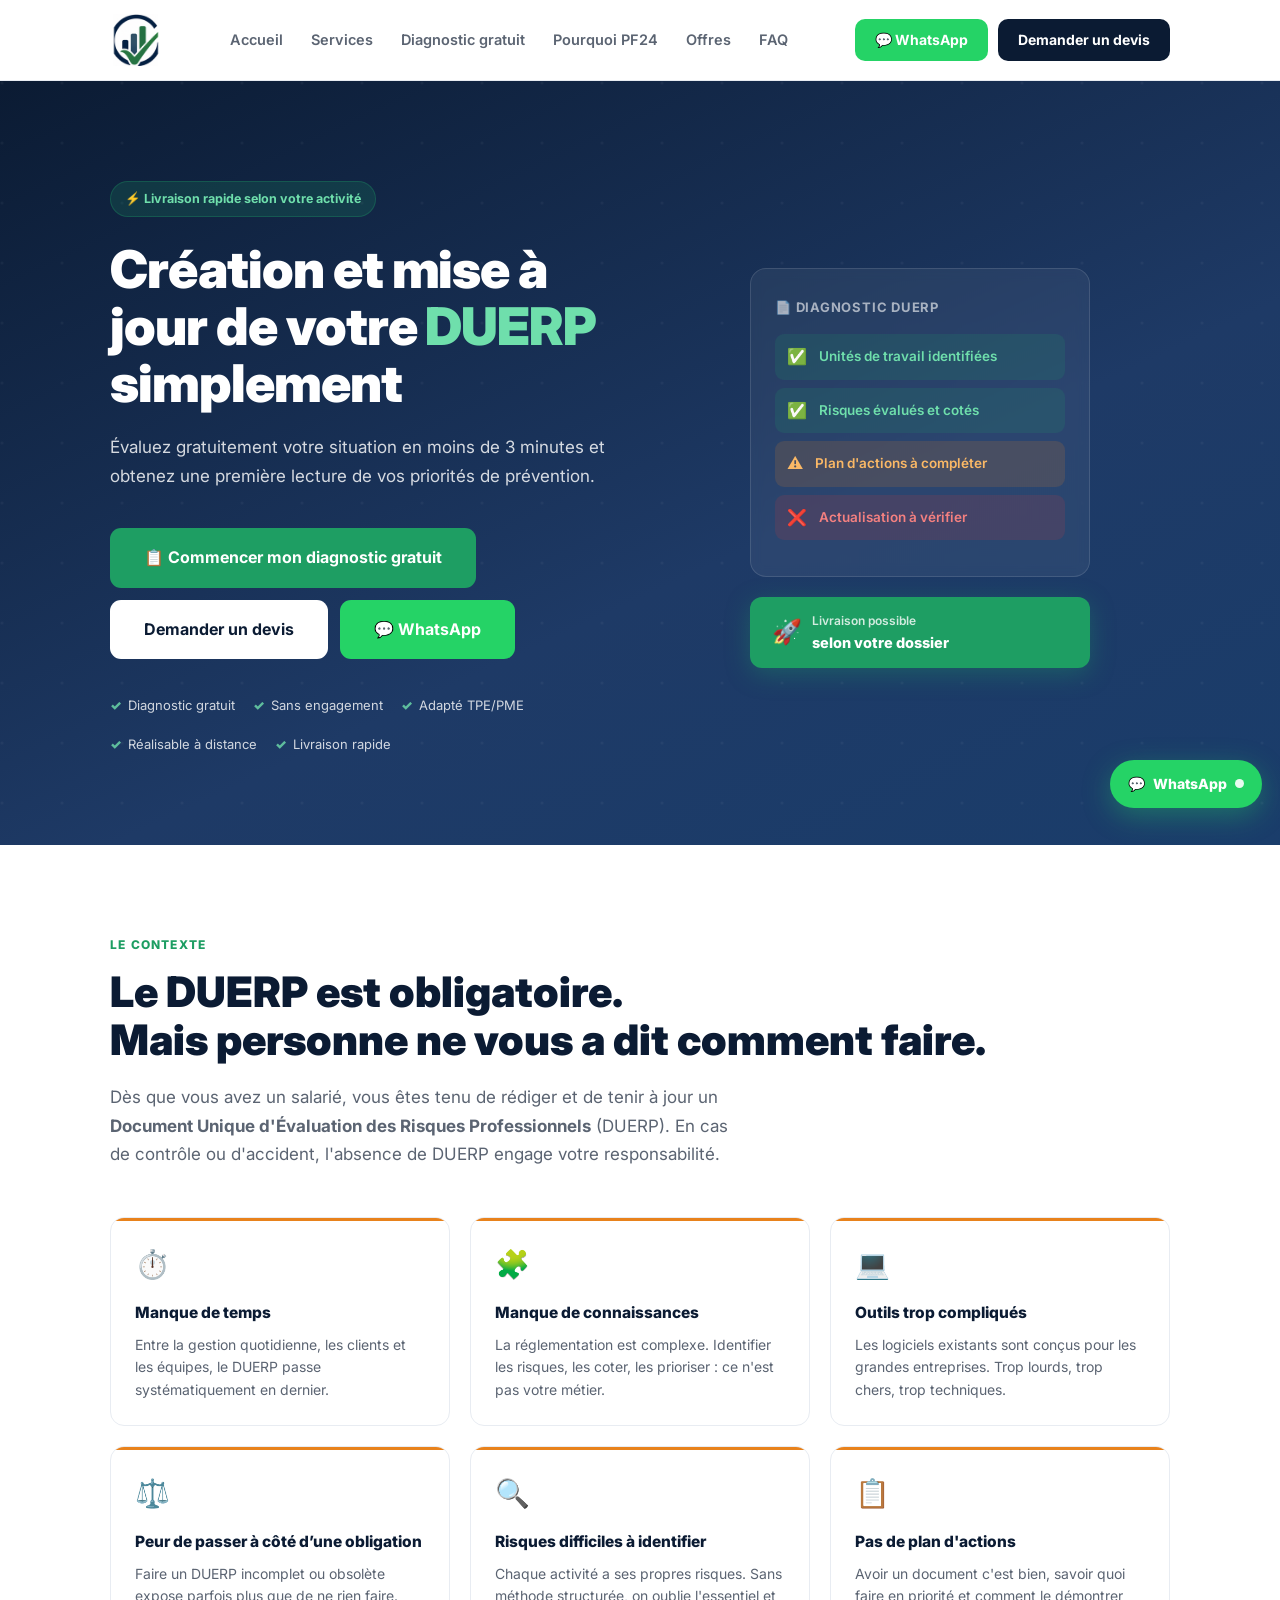
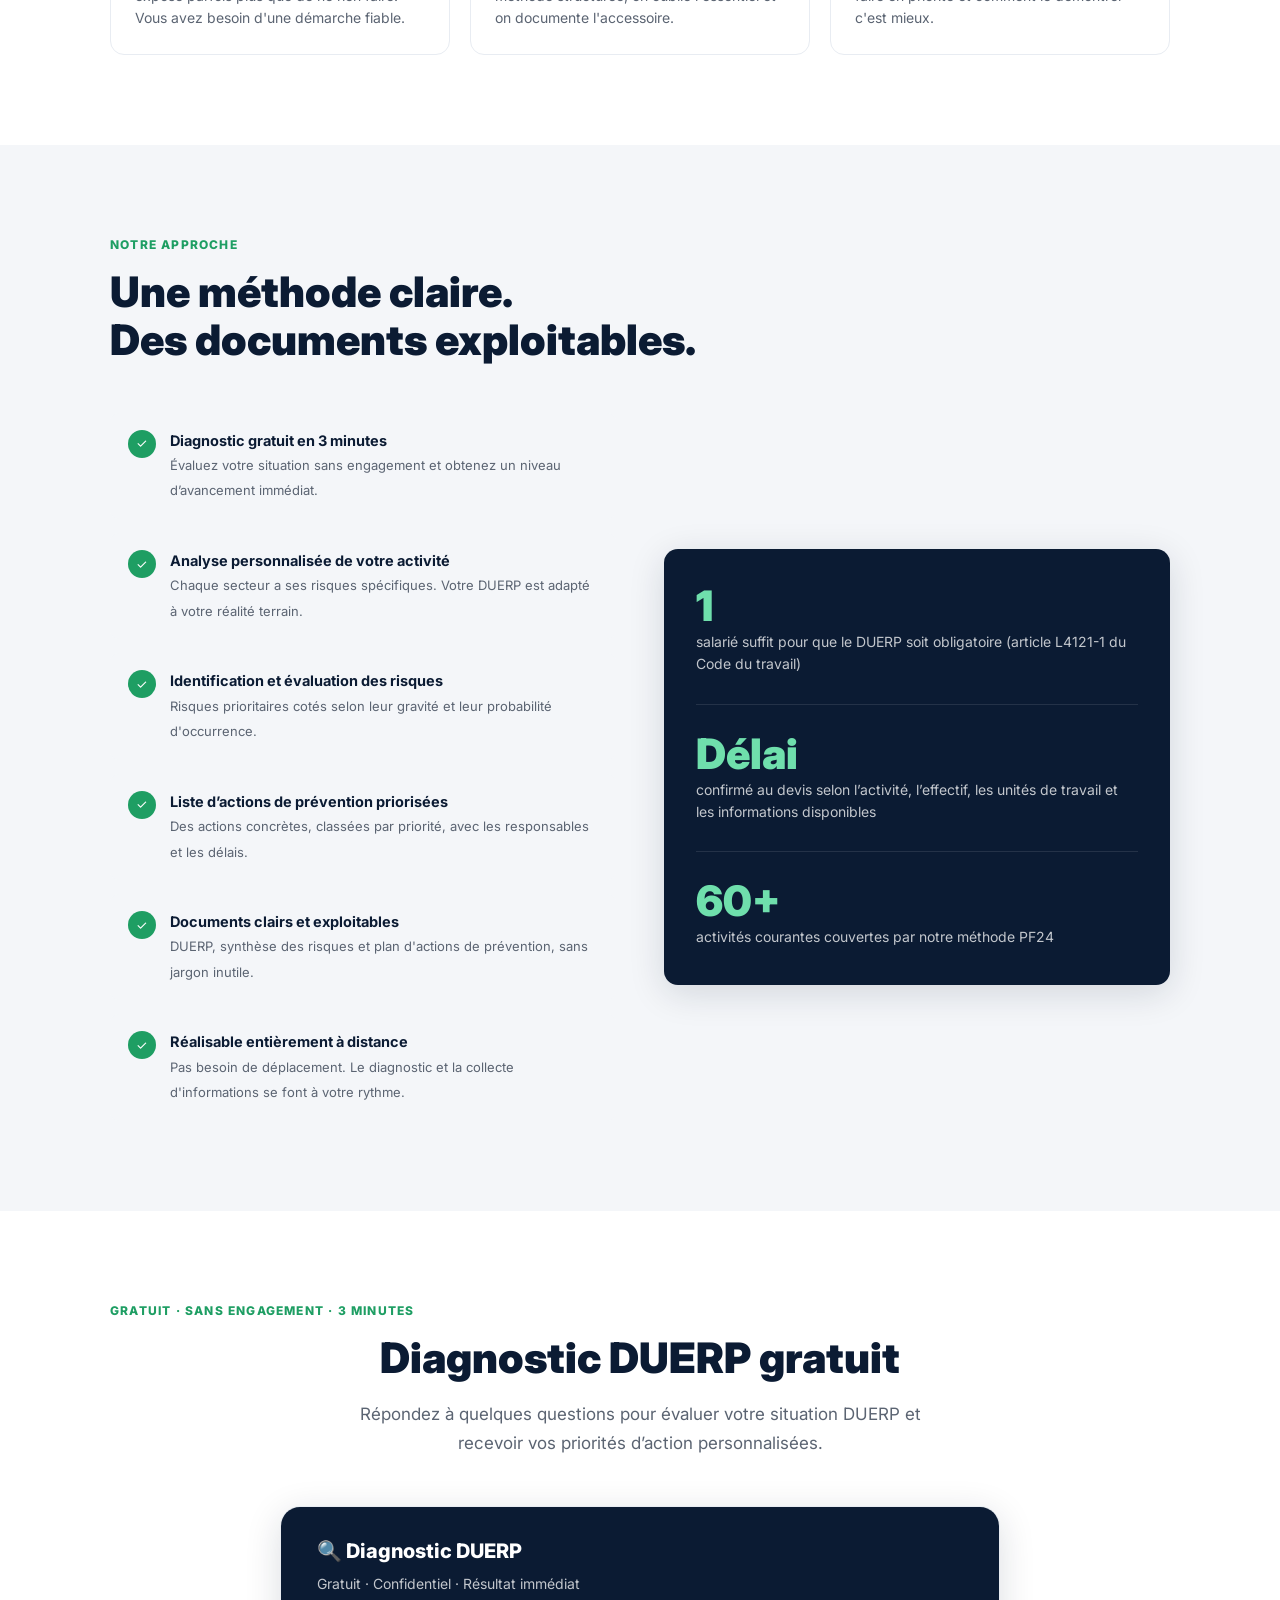
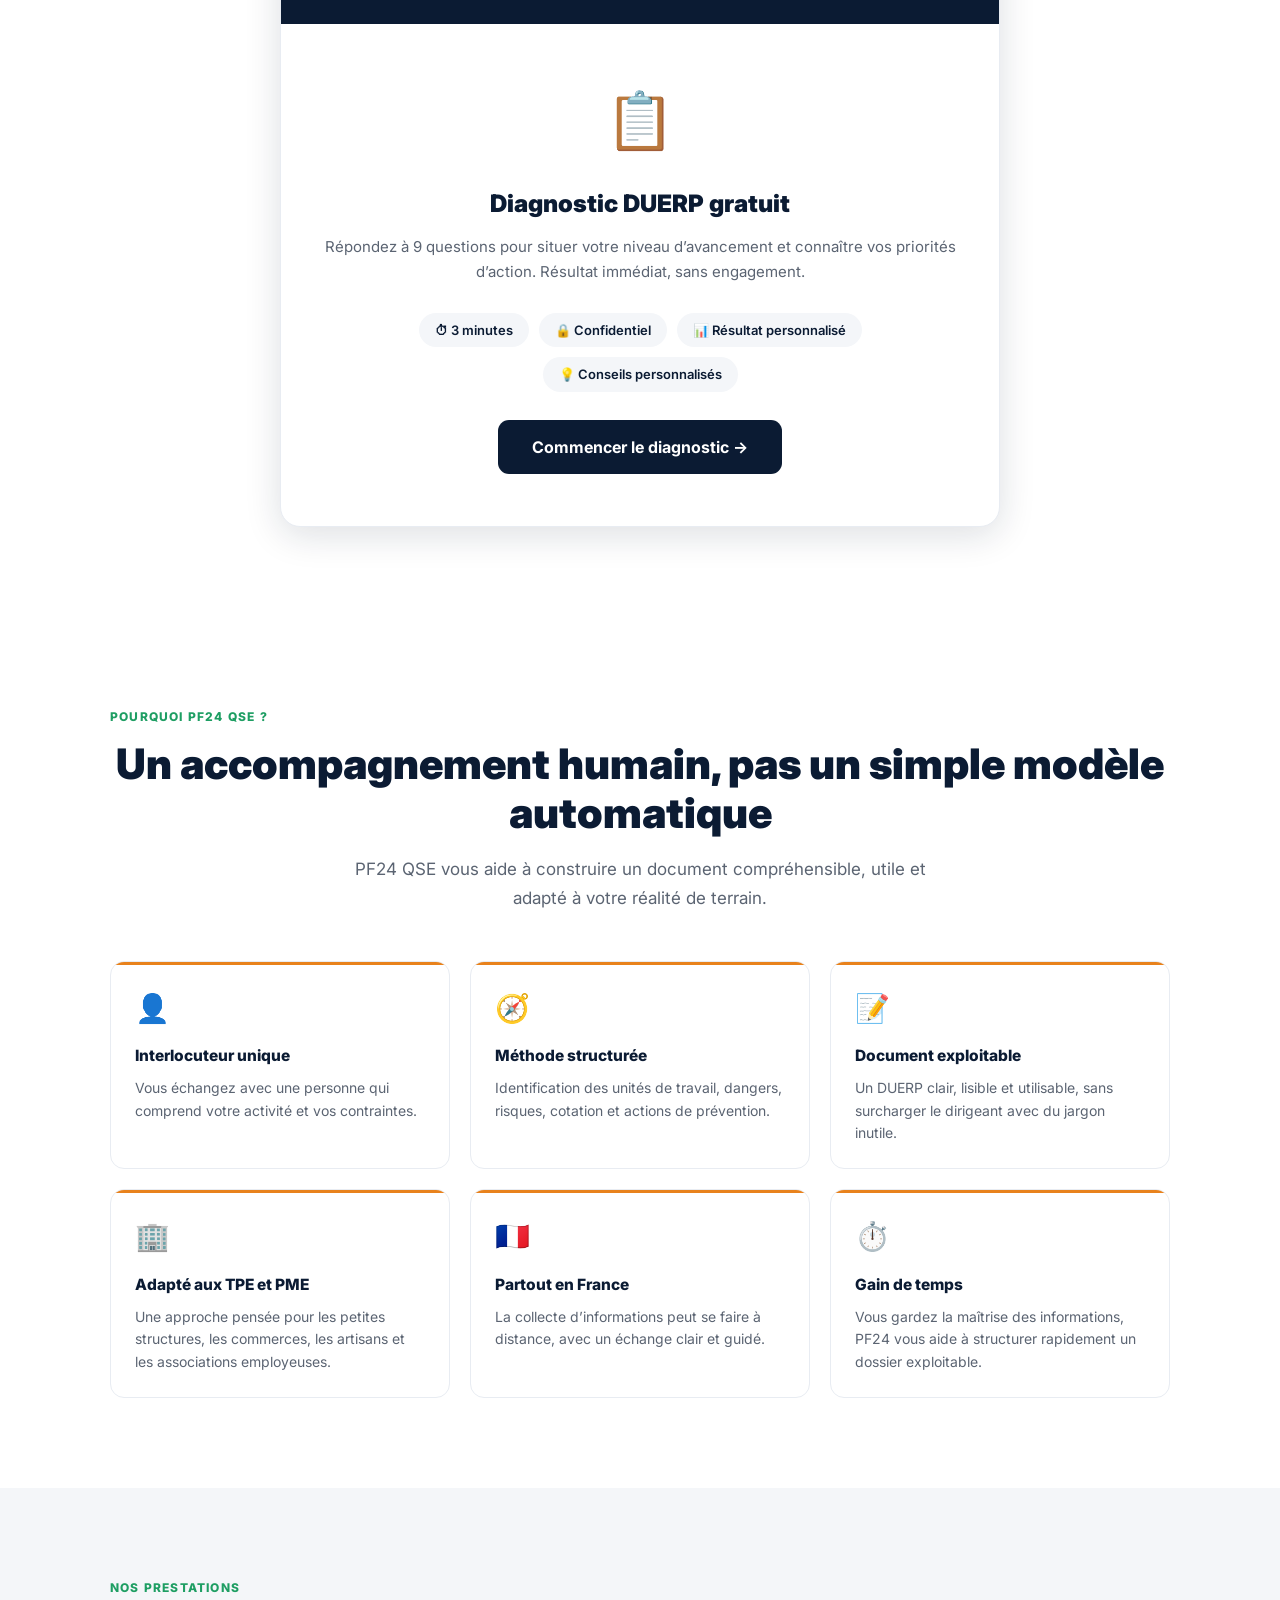
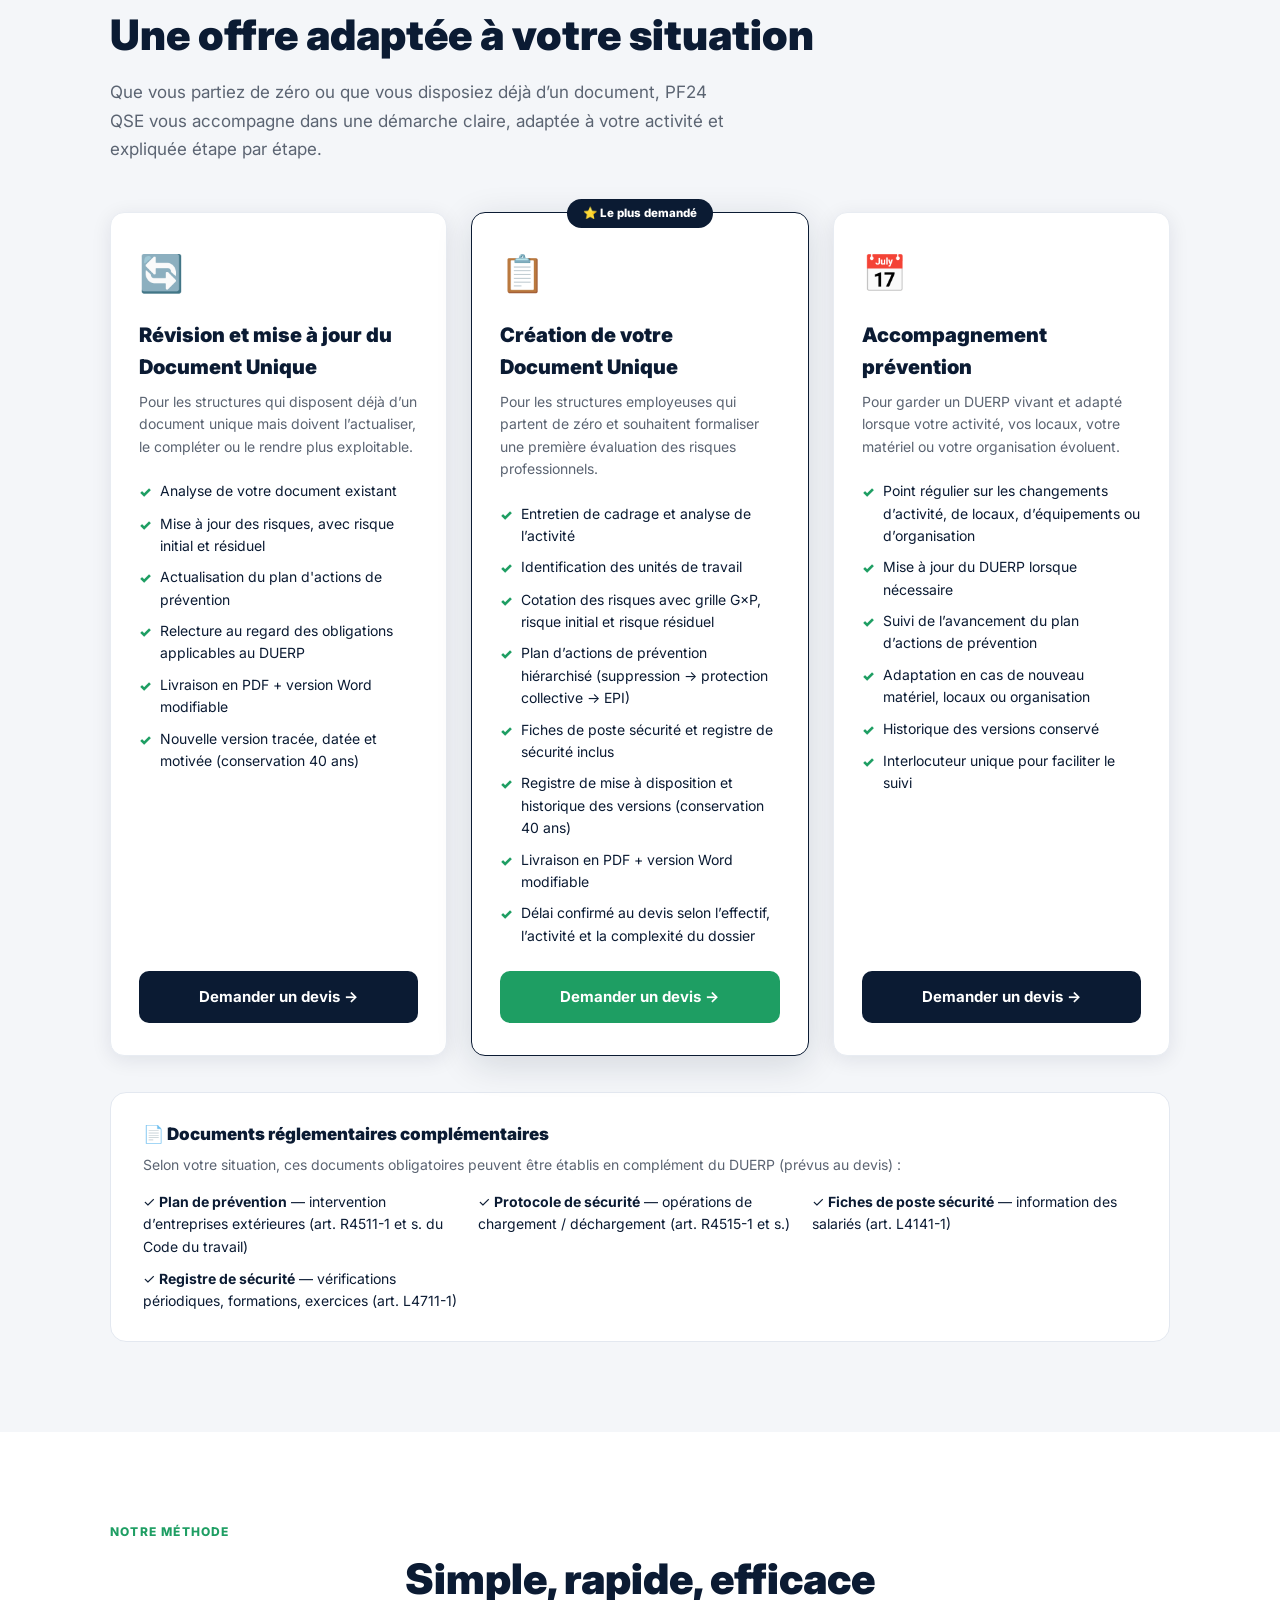
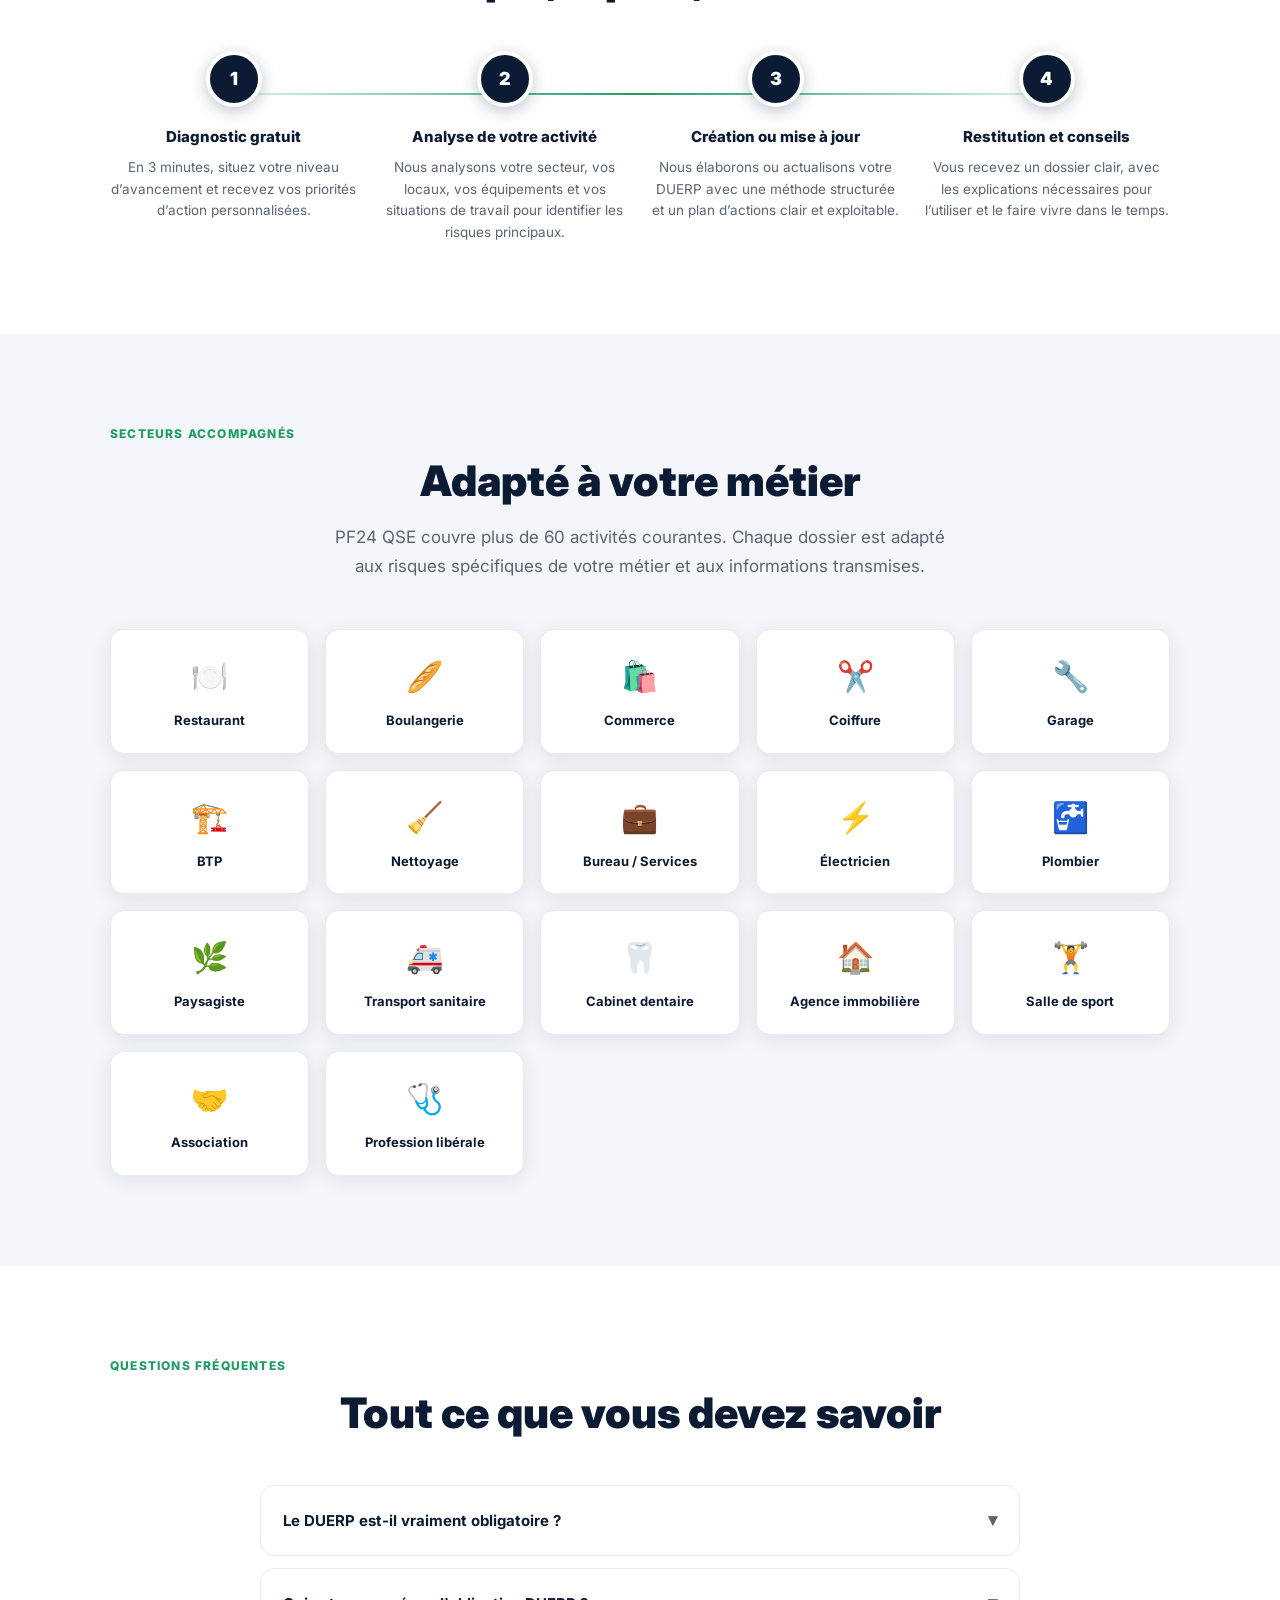
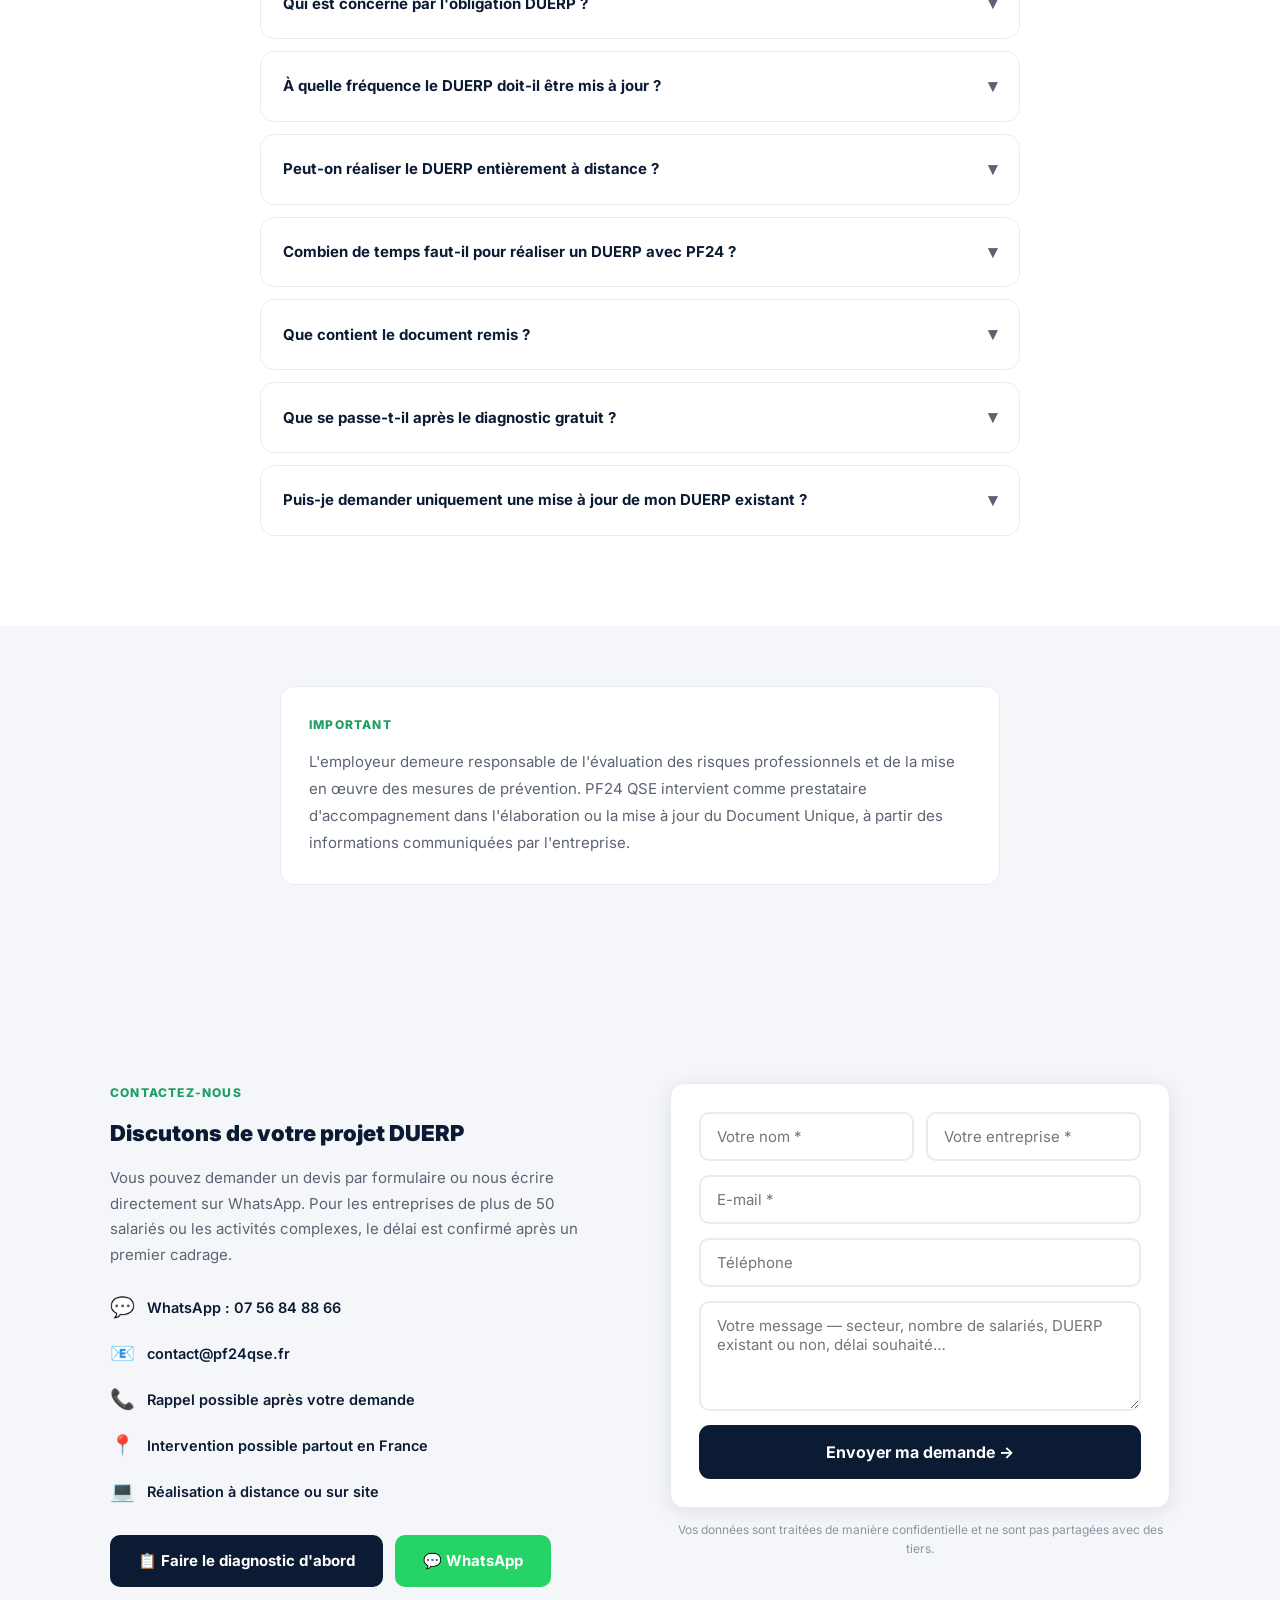
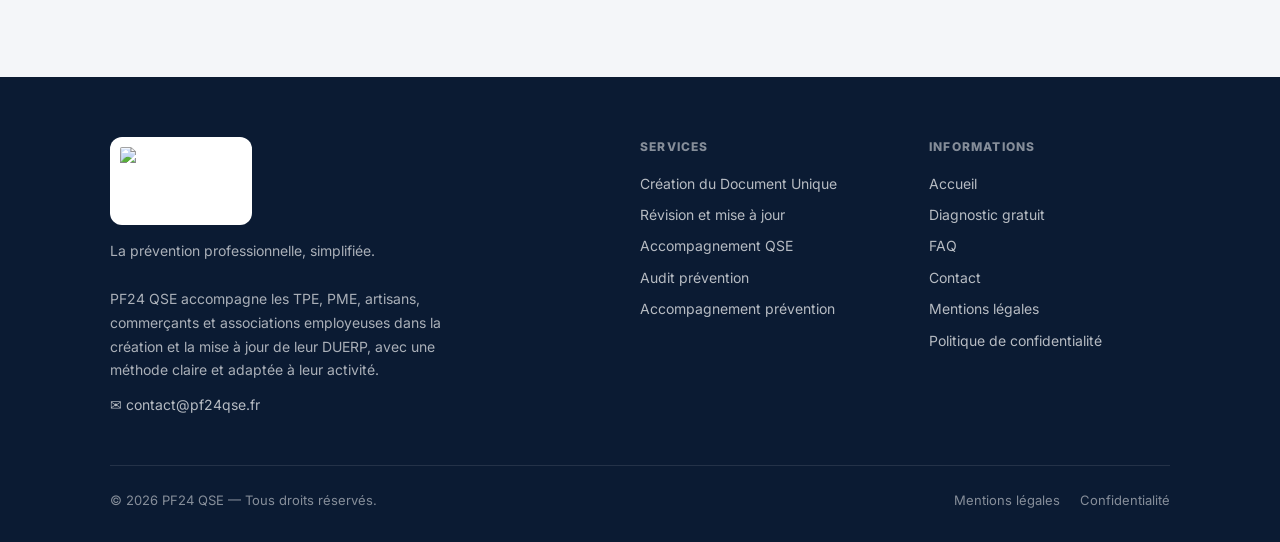
==== commit e20e1a31: "Add files via upload" ====
--- a/index .html
+++ b/index .html
@@ -6,6 +6,8 @@
 
   <!-- SEO -->
   <title>PF24 QSE — Création et mise à jour de DUERP pour TPE, PME et artisans</title>
+<link rel="icon" type="image/png" href="favicon.png">
+<link rel="apple-touch-icon" href="pf24-logo.png">
   <meta name="description" content="PF24 QSE accompagne les TPE, PME, artisans, commerçants et associations employeuses dans leur démarche DUERP : évaluation des risques, plan d’actions de prévention et mise à jour du document unique.">
   <meta name="keywords" content="DUERP, document unique, évaluation des risques professionnels, DUERP obligatoire, DUERP TPE, DUERP PME, DUERP artisan, DUERP restaurant, DUERP commerce, mise à jour DUERP, création DUERP, prévention des risques professionnels">
   <!-- Canonical -->
@@ -13,6 +15,7 @@
 
   <!-- Open Graph -->
   <meta property="og:title" content="PF24 QSE — Création et mise à jour de DUERP">
+<meta property="og:image" content="https://pf24qse.fr/pf24-logo.png">
   <meta property="og:description" content="Diagnostic gratuit en 3 minutes. Accompagnement DUERP pour TPE, PME, artisans, commerçants et associations employeuses.">
   <meta property="og:type" content="website">
   <meta property="og:url" content="https://pf24qse.fr/">
@@ -193,9 +196,8 @@
   display: flex; align-items: center; justify-content: space-between;
   max-width: 1100px; margin: 0 auto; padding: 0 20px;
 }
-.nav-logo {
-  display: flex; align-items: center; gap: 10px; font-weight: 900; font-size: 20px;
-}
+.nav-logo { display: flex; align-items: center; }
+.nav-mark { height: 52px; width: auto; display: block; }
 .nav-logo .logo-mark {
   width: 38px; height: 38px; background: var(--navy); border-radius: 9px;
   display: flex; align-items: center; justify-content: center;
@@ -608,7 +610,9 @@
   .diag-header, .diag-progress { padding-left: 20px; padding-right: 20px; }
   .form-row { grid-template-columns: 1fr; }
   .nav-links { display: none; }
+  .nav-cta { display: none; }
   .nav-hamburger { display: block; }
+  .nav-mark { height: 54px; }
   .sticky-bar { display: flex; }
   body { padding-bottom: 70px; }
 }
@@ -629,8 +633,7 @@
 <nav class="nav" id="nav">
   <div class="nav-inner">
     <a href="#hero" class="nav-logo">
-      <div class="logo-mark">PF</div>
-      PF24
+      <img src="pf24-mark.png" alt="PF24 QSE" class="nav-mark">
     </a>
     <div class="nav-links">
       <a href="#hero">Accueil</a>
@@ -1151,11 +1154,11 @@
         <div class="offre-desc">Pour les structures qui disposent déjà d’un document unique mais doivent l’actualiser, le compléter ou le rendre plus exploitable.</div>
         <ul class="offre-includes">
           <li>Analyse de votre document existant</li>
-          <li>Mise à jour des risques identifiés</li>
-          <li>Actualisation du plan d'actions</li>
+          <li>Mise à jour des risques, avec risque initial et résiduel</li>
+          <li>Actualisation du plan d'actions de prévention</li>
           <li>Relecture au regard des obligations applicables au DUERP</li>
-          <li>Livraison du document final</li>
-          <li>Nouvelle version tracée et datée</li>
+          <li>Livraison en PDF + version Word modifiable</li>
+          <li>Nouvelle version tracée, datée et motivée (conservation 40 ans)</li>
         </ul>
         <a href="#contact" class="btn btn-primary">Demander un devis →</a>
       </div>
@@ -1166,13 +1169,13 @@
         <div class="offre-desc">Pour les structures employeuses qui partent de zéro et souhaitent formaliser une première évaluation des risques professionnels.</div>
         <ul class="offre-includes">
           <li>Entretien de cadrage et analyse de l’activité</li>
-          <li>Identification des principales unités de travail</li>
-          <li>Évaluation et cotation des risques</li>
-          <li>Plan d’actions de prévention adapté à la taille de la structure</li>
-          <li>DUERP structuré, daté et adapté aux informations transmises</li>
-          <li>Synthèse claire des risques prioritaires</li>
-          <li>Restitution simple pour faciliter l’utilisation du document</li>
-          <li>Délai de livraison confirmé au devis selon l’effectif, l’activité et la complexité du dossier</li>
+          <li>Identification des unités de travail</li>
+          <li>Cotation des risques avec grille G×P, risque initial et risque résiduel</li>
+          <li>Plan d’actions de prévention hiérarchisé (suppression → protection collective → EPI)</li>
+          <li>Fiches de poste sécurité et registre de sécurité inclus</li>
+          <li>Registre de mise à disposition et historique des versions (conservation 40 ans)</li>
+          <li>Livraison en PDF + version Word modifiable</li>
+          <li>Délai confirmé au devis selon l’effectif, l’activité et la complexité du dossier</li>
         </ul>
         <a href="#contact" class="btn btn-green">Demander un devis →</a>
       </div>
@@ -1190,6 +1193,17 @@
         </ul>
         <a href="#contact" class="btn btn-primary">Demander un devis →</a>
       </div>
+    </div>
+
+    <div style="margin-top:36px;background:var(--white,#fff);border:1px solid #E3E8F0;border-radius:16px;padding:28px 32px;">
+      <div style="font-weight:900;font-size:17px;margin-bottom:6px;">📄 Documents réglementaires complémentaires</div>
+      <p style="font-size:14px;color:var(--grey-t,#5B6472);margin-bottom:14px;">Selon votre situation, ces documents obligatoires peuvent être établis en complément du DUERP (prévus au devis) :</p>
+      <ul style="list-style:none;display:grid;grid-template-columns:repeat(auto-fit,minmax(260px,1fr));gap:10px;font-size:14px;">
+        <li>✓ <strong>Plan de prévention</strong> — intervention d’entreprises extérieures (art. R4511-1 et s. du Code du travail)</li>
+        <li>✓ <strong>Protocole de sécurité</strong> — opérations de chargement / déchargement (art. R4515-1 et s.)</li>
+        <li>✓ <strong>Fiches de poste sécurité</strong> — information des salariés (art. L4141-1)</li>
+        <li>✓ <strong>Registre de sécurité</strong> — vérifications périodiques, formations, exercices (art. L4711-1)</li>
+      </ul>
     </div>
   </div>
 </section>
@@ -1304,7 +1318,7 @@
           <span>Que contient le document remis ?</span>
           <span class="faq-arrow">▾</span>
         </div>
-        <div class="faq-a"><div class="faq-a-inner">Vous recevez un dossier adapté à votre besoin : DUERP structuré par unités de travail, évaluation et hiérarchisation des risques, plan d’actions de prévention et synthèse pratique. Les documents complémentaires sont proposés uniquement lorsqu’ils sont utiles et prévus au devis.</div></div>
+        <div class="faq-a"><div class="faq-a-inner">Vous recevez un dossier complet : DUERP structuré par unités de travail avec grille de cotation, risque initial et risque résiduel, plan d’actions de prévention hiérarchisé, fiches de poste sécurité, registre de sécurité, registre de mise à disposition et historique des versions. Le tout est livré en PDF et en version Word modifiable, afin que vous puissiez le faire vivre. Les documents complémentaires (plan de prévention, protocole de sécurité) sont proposés lorsqu’ils sont pertinents et prévus au devis.</div></div>
       </div>
       <div class="faq-item">
         <div class="faq-q" onclick="toggleFaq(this)">
@@ -1403,8 +1417,7 @@
     <div class="footer-grid">
       <div>
         <div class="footer-logo">
-          <div class="logo-mark" style="width:36px;height:36px;border-radius:8px;display:flex;align-items:center;justify-content:center;font-size:12px;font-weight:900;background:#fff;color:#0B1B33;">PF</div>
-          PF24 QSE
+          <img src="pf24-full.png" alt="PF24 QSE" style="height:88px;width:auto;background:#fff;border-radius:12px;padding:10px;">
         </div>
         <p class="footer-desc">La prévention professionnelle, simplifiée.<br><br>PF24 QSE accompagne les TPE, PME, artisans, commerçants et associations employeuses dans la création et la mise à jour de leur DUERP, avec une méthode claire et adaptée à leur activité.</p>
         <a href="mailto:contact@pf24qse.fr" style="color:rgba(255,255,255,.7);font-size:14px;margin-top:12px;display:block;">✉ contact@pf24qse.fr</a>
@@ -1831,6 +1844,7 @@
   var hasData = Object.keys(a).length > 0;
   if (!hasData) return '';
 
+  /* Maps de traduction — codes internes → libellés lisibles */
   var secteurMap = {
     'alimentaire':'Boulangerie / Restauration / Commerce alimentaire',
     'commerce':'Commerce / Salon de coiffure',
@@ -1843,35 +1857,91 @@
     'autre':'Autre activité'
   };
   var effectifMap = {
-    '0':'Aucun salarié', '1-5':'1 à 5 salariés', '6-10':'6 à 10 salariés',
-    '11-20':'11 à 20 salariés', '21-49':'21 à 49 salariés', '50+':'50 salariés et plus'
+    '0':'Aucun salarié',
+    '1-5':'1 à 5 salariés',
+    '6-10':'6 à 10 salariés',
+    '11-20':'11 à 20 salariés',
+    '21-49':'21 à 49 salariés',
+    '50+':'50 salariés et plus'
   };
   var duerpMap = {
-    'ok':'Oui, à jour', 'old':'Oui, non à jour', 'unsure':'Oui, conformité incertaine',
-    'no':'Non', 'unknown':'Ne sait pas'
+    'ok':'Oui, à jour',
+    'old':'Oui, mais non à jour',
+    'unsure':'Oui, conformité incertaine',
+    'no':'Non',
+    'unknown':'Ne sait pas'
   };
   var risquesMap = {
-    'yes':'Oui, clairement', 'partial':'Partiellement', 'no':'Non', 'unknown':'Ne sait pas'
+    'yes':'Oui, clairement identifiés',
+    'partial':'Partiellement identifiés',
+    'no':'Non identifiés',
+    'unknown':'Ne sait pas'
+  };
+  var risquesTypesMap = {
+    'chutes':'Chutes',
+    'manutention':'Manutention',
+    'coupures':'Coupures',
+    'brulures':'Brûlures',
+    'chimiques':'Produits chimiques',
+    'machines':'Machines / outils',
+    'elec':'Électricité',
+    'incendie':'Incendie',
+    'bruit':'Bruit',
+    'ecran':'Travail sur écran',
+    'rps':'Stress / RPS',
+    'deplac':'Déplacements professionnels',
+    'isole':'Travail isolé',
+    'nsp':'Ne sait pas'
+  };
+  var diffMap = {
+    'temps':'Manque de temps',
+    'reglem':'Méconnaissance de la réglementation',
+    'risques':'Difficultés à identifier les risques',
+    'rediger':'Ne sait pas comment rédiger le document',
+    'majour':'Ne sait pas comment mettre à jour',
+    'outils':'Outils existants trop compliqués',
+    'deleguer':'Préfère déléguer',
+    'jamais':"N'a jamais commencé"
+  };
+  var evenMap = {
+    'inspection':'Inspection du travail',
+    'accident':'Accident du travail',
+    'client':'Demande d\u2019un client / donneur d\u2019ordre',
+    'assureur':'Demande d\u2019un assureur',
+    'salarie':'Demande d\u2019un salarié',
+    'aucun':'Aucune demande pour l\u2019instant',
+    'nsp':'Ne sait pas'
   };
   var interetMap = {
-    'oui-now':'Oui, immédiatement', 'oui-prob':'Oui, probablement',
-    'peut-etre':'Peut-être', 'non':'Non'
+    'oui-now':'Oui, immédiatement',
+    'oui-prob':'Oui, probablement',
+    'peut-etre':'Peut-être',
+    'non':'Non'
   };
   var delaiMap = {
-    '48h':'Sous 48 h', 'semaine':'Dans la semaine', 'mois':'Dans le mois', 'info':'Renseignement seulement'
+    '48h':'Sous 48 h',
+    'semaine':'Dans la semaine',
+    'mois':'Dans le mois',
+    'info':'Renseignement seulement'
   };
 
+  function trad(map, keys) {
+    if (!keys) return '';
+    if (Array.isArray(keys)) return keys.map(function(k){ return map[k] || k; }).join(', ');
+    return map[keys] || keys;
+  }
+
   var lines = ['--- Diagnostic PF24 QSE ---'];
-  if (data.score !== undefined && data.score !== null) lines.push('Score : ' + data.score + '/100');
-  if (a.q1) lines.push('Secteur : ' + (secteurMap[a.q1] || a.q1));
-  if (a.q2) lines.push('Effectif : ' + (effectifMap[a.q2] || a.q2));
-  if (a.q3) lines.push('DUERP existant : ' + (duerpMap[a.q3] || a.q3));
-  if (a.q4) lines.push('Risques identifiés : ' + (risquesMap[a.q4] || a.q4));
-  if (m.q5 && m.q5.length) lines.push('Types de risques : ' + m.q5.join(', '));
-  if (m.q6 && m.q6.length) lines.push('Difficultés : ' + m.q6.join(', '));
-  if (m.q7 && m.q7.length) lines.push('Événements : ' + m.q7.join(', '));
-  if (a.q8) lines.push('Intérêt pour une prestation : ' + (interetMap[a.q8] || a.q8));
-  if (a.q9) lines.push('Délai souhaité : ' + (delaiMap[a.q9] || a.q9));
+  if (data.score !== undefined && data.score !== null) lines.push('Score indicatif : ' + data.score + '/100');
+  if (a.q1) lines.push('Secteur : ' + trad(secteurMap, a.q1));
+  if (a.q2) lines.push('Effectif : ' + trad(effectifMap, a.q2));
+  if (a.q3) lines.push('DUERP existant : ' + trad(duerpMap, a.q3));
+  if (a.q4) lines.push('Risques identifiés : ' + trad(risquesMap, a.q4));
+  if (m.q5 && m.q5.length) lines.push('Types de risques : ' + trad(risquesTypesMap, m.q5));
+  if (m.q6 && m.q6.length) lines.push('Difficultés : ' + trad(diffMap, m.q6));
+  if (m.q7 && m.q7.length) lines.push('Événements / demandes : ' + trad(evenMap, m.q7));
+  if (a.q8) lines.push('Intérêt pour une prestation : ' + trad(interetMap, a.q8));
+  if (a.q9) lines.push('Délai souhaité : ' + trad(delaiMap, a.q9));
   return lines.join('\n');
 }
 
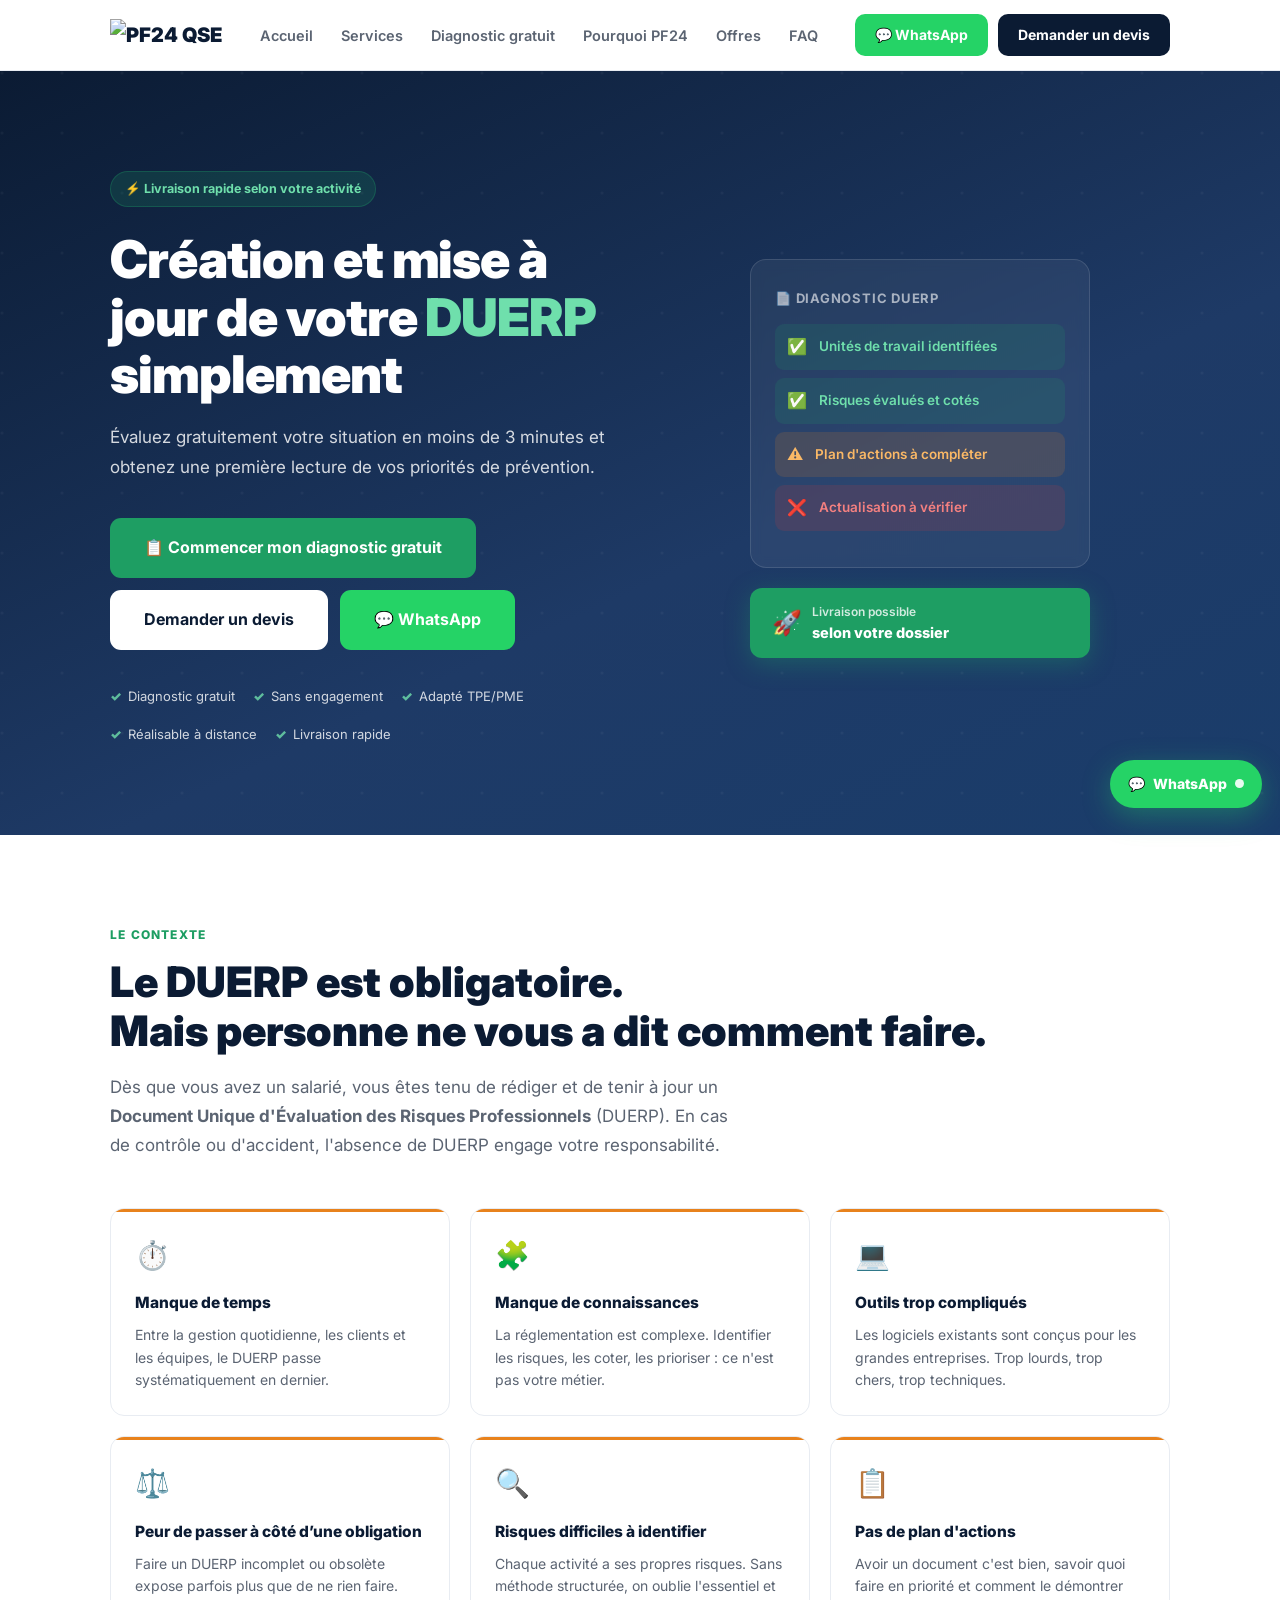
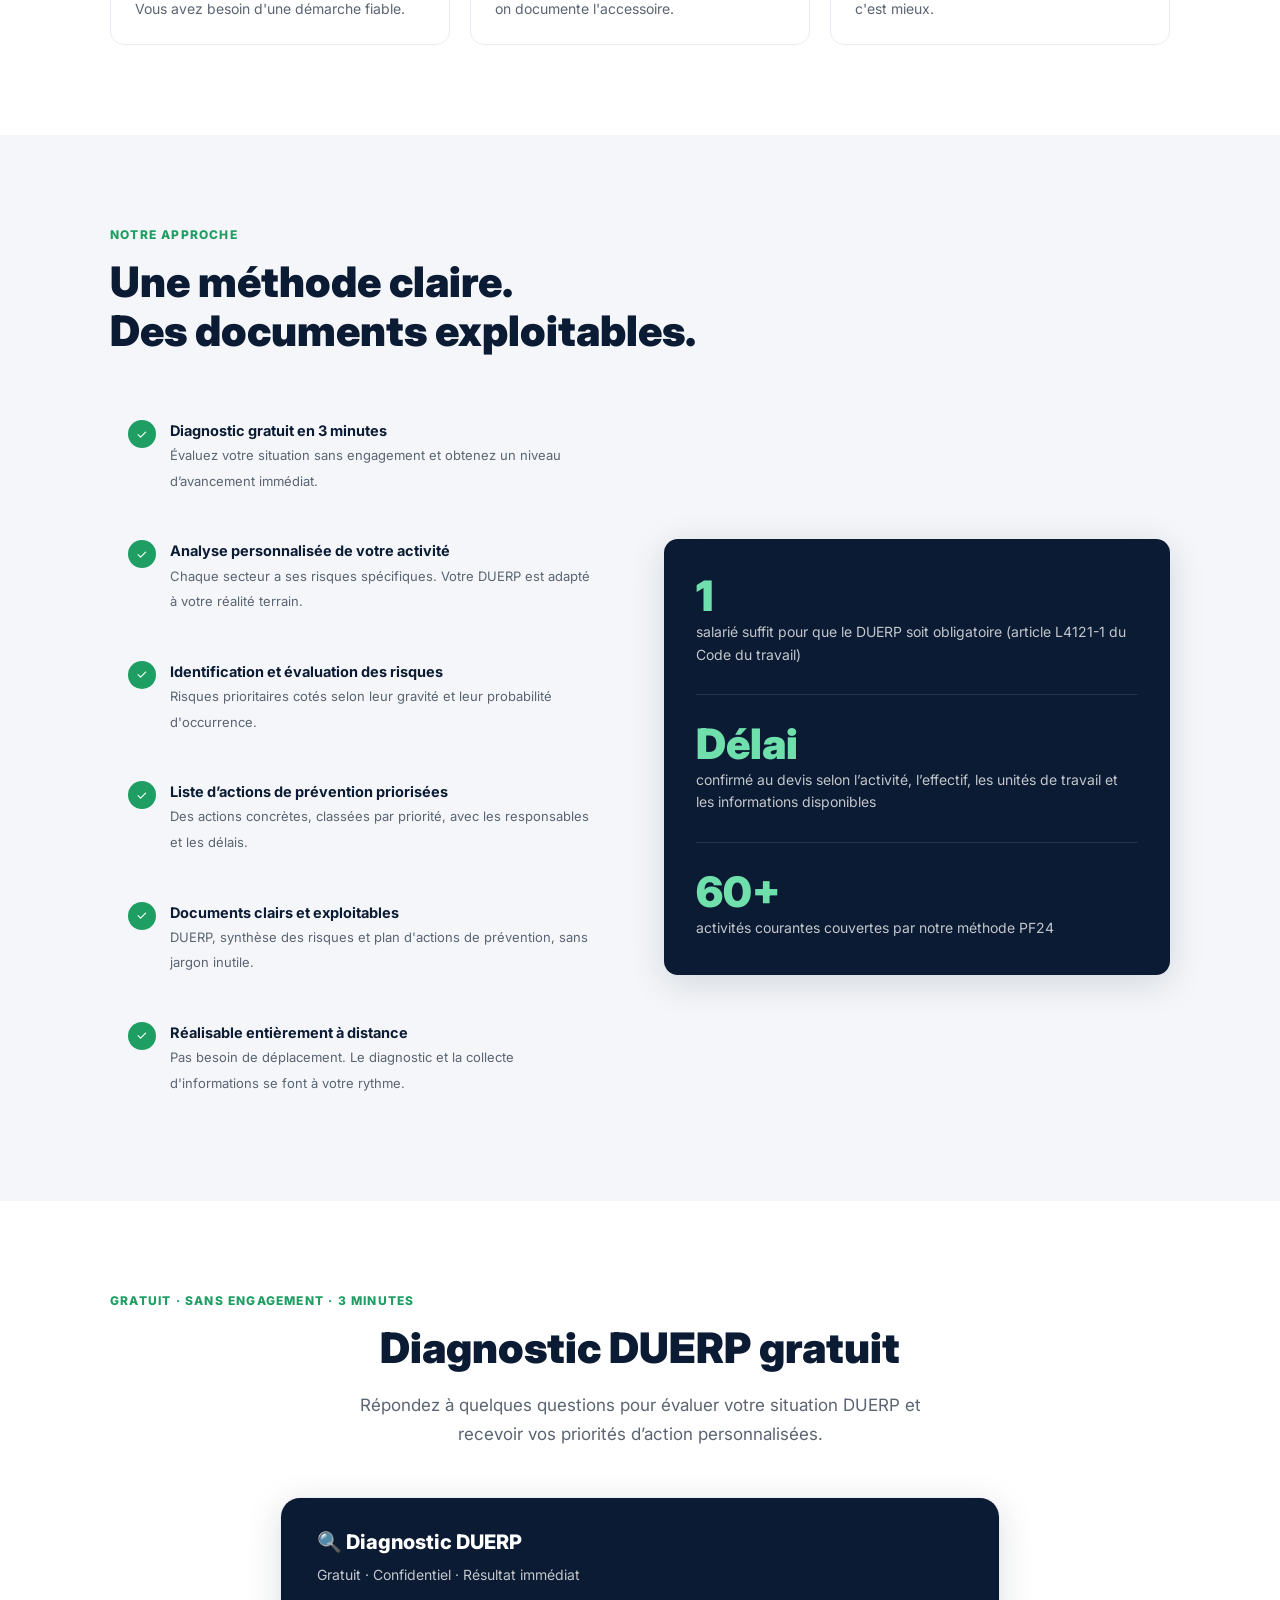
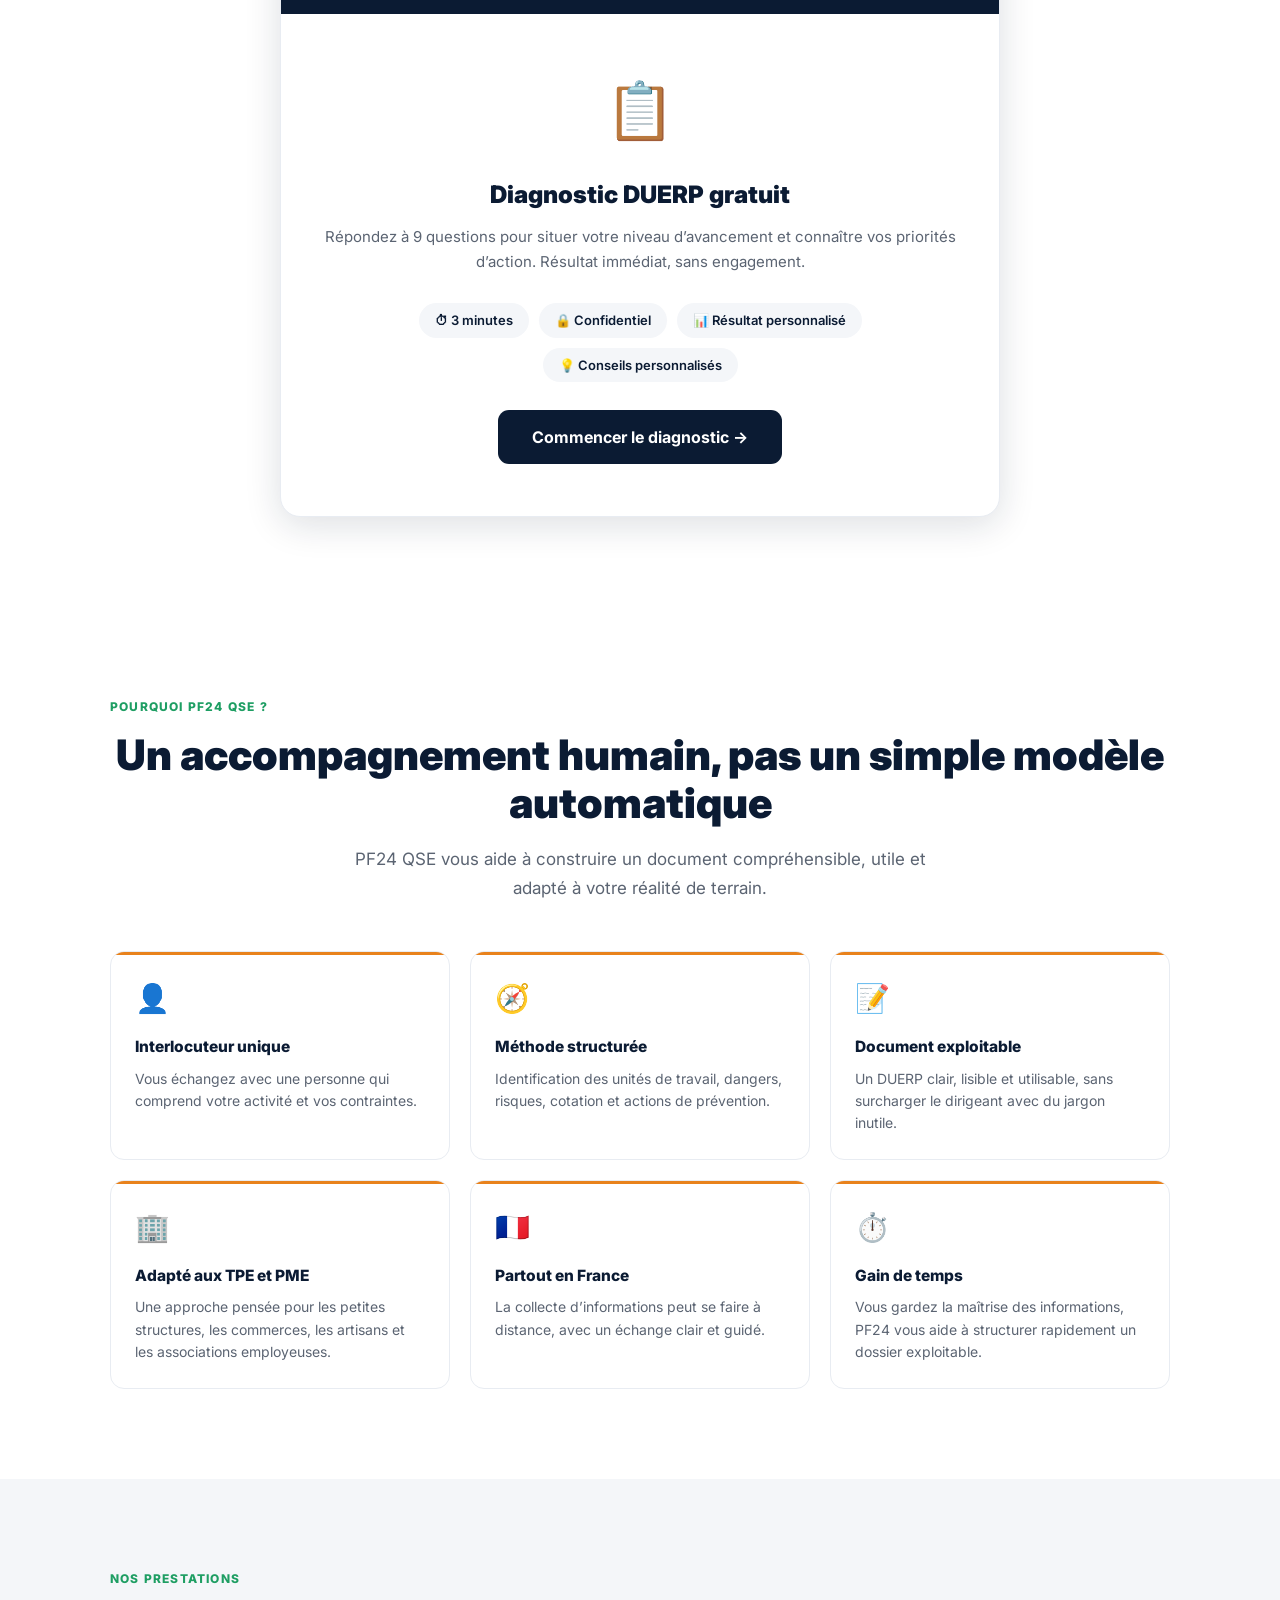
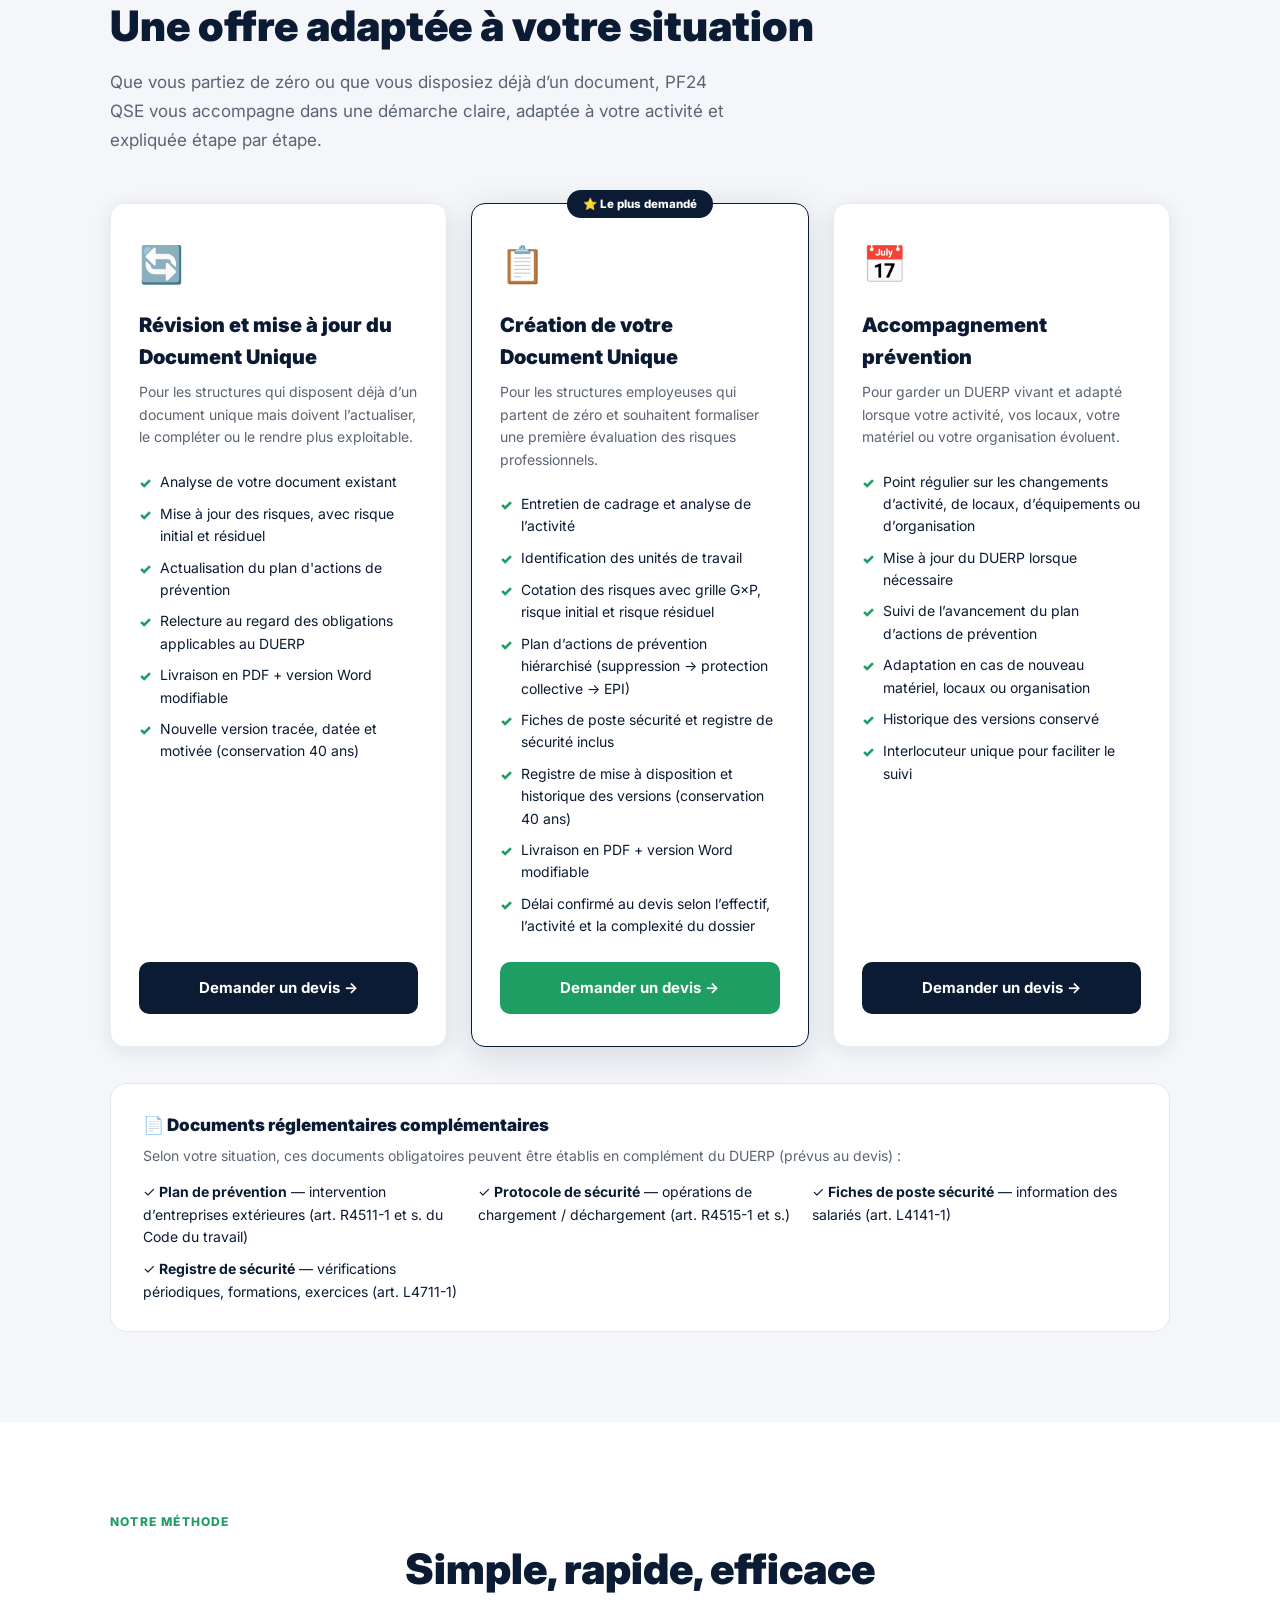
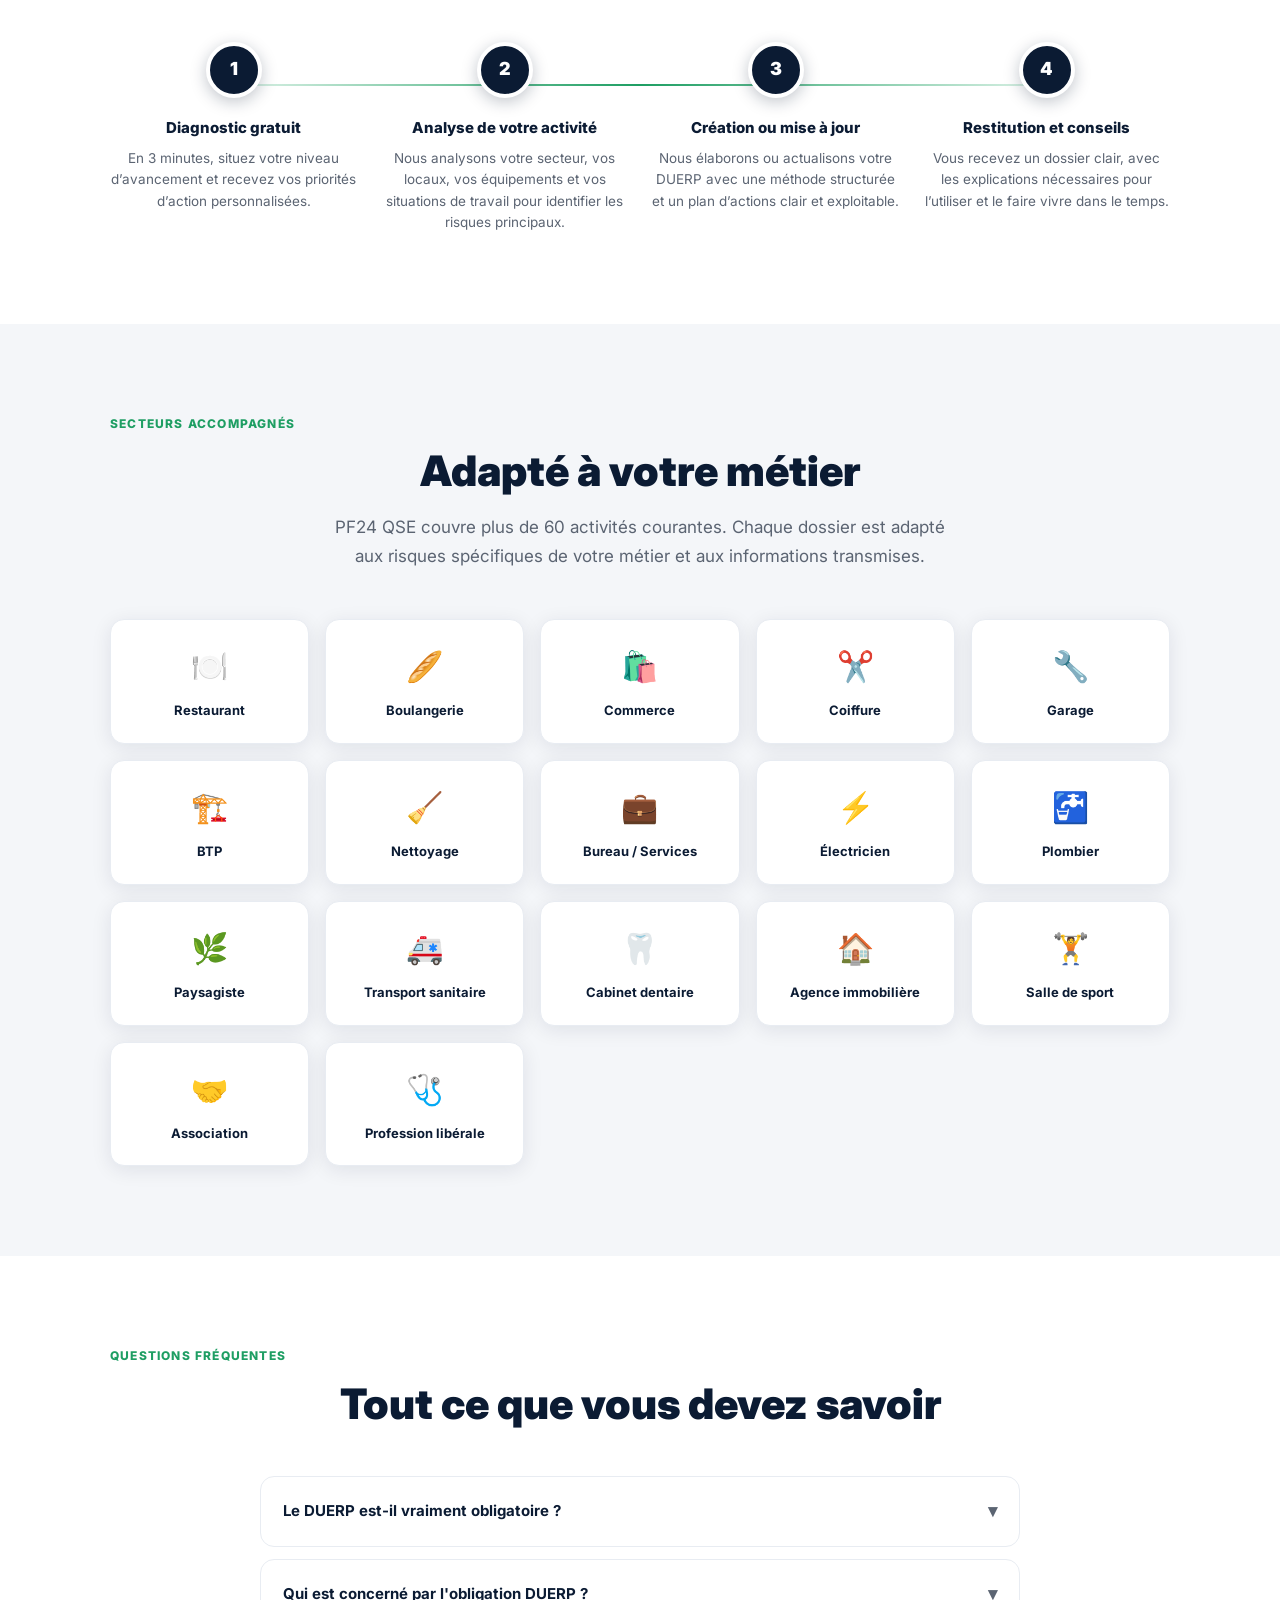
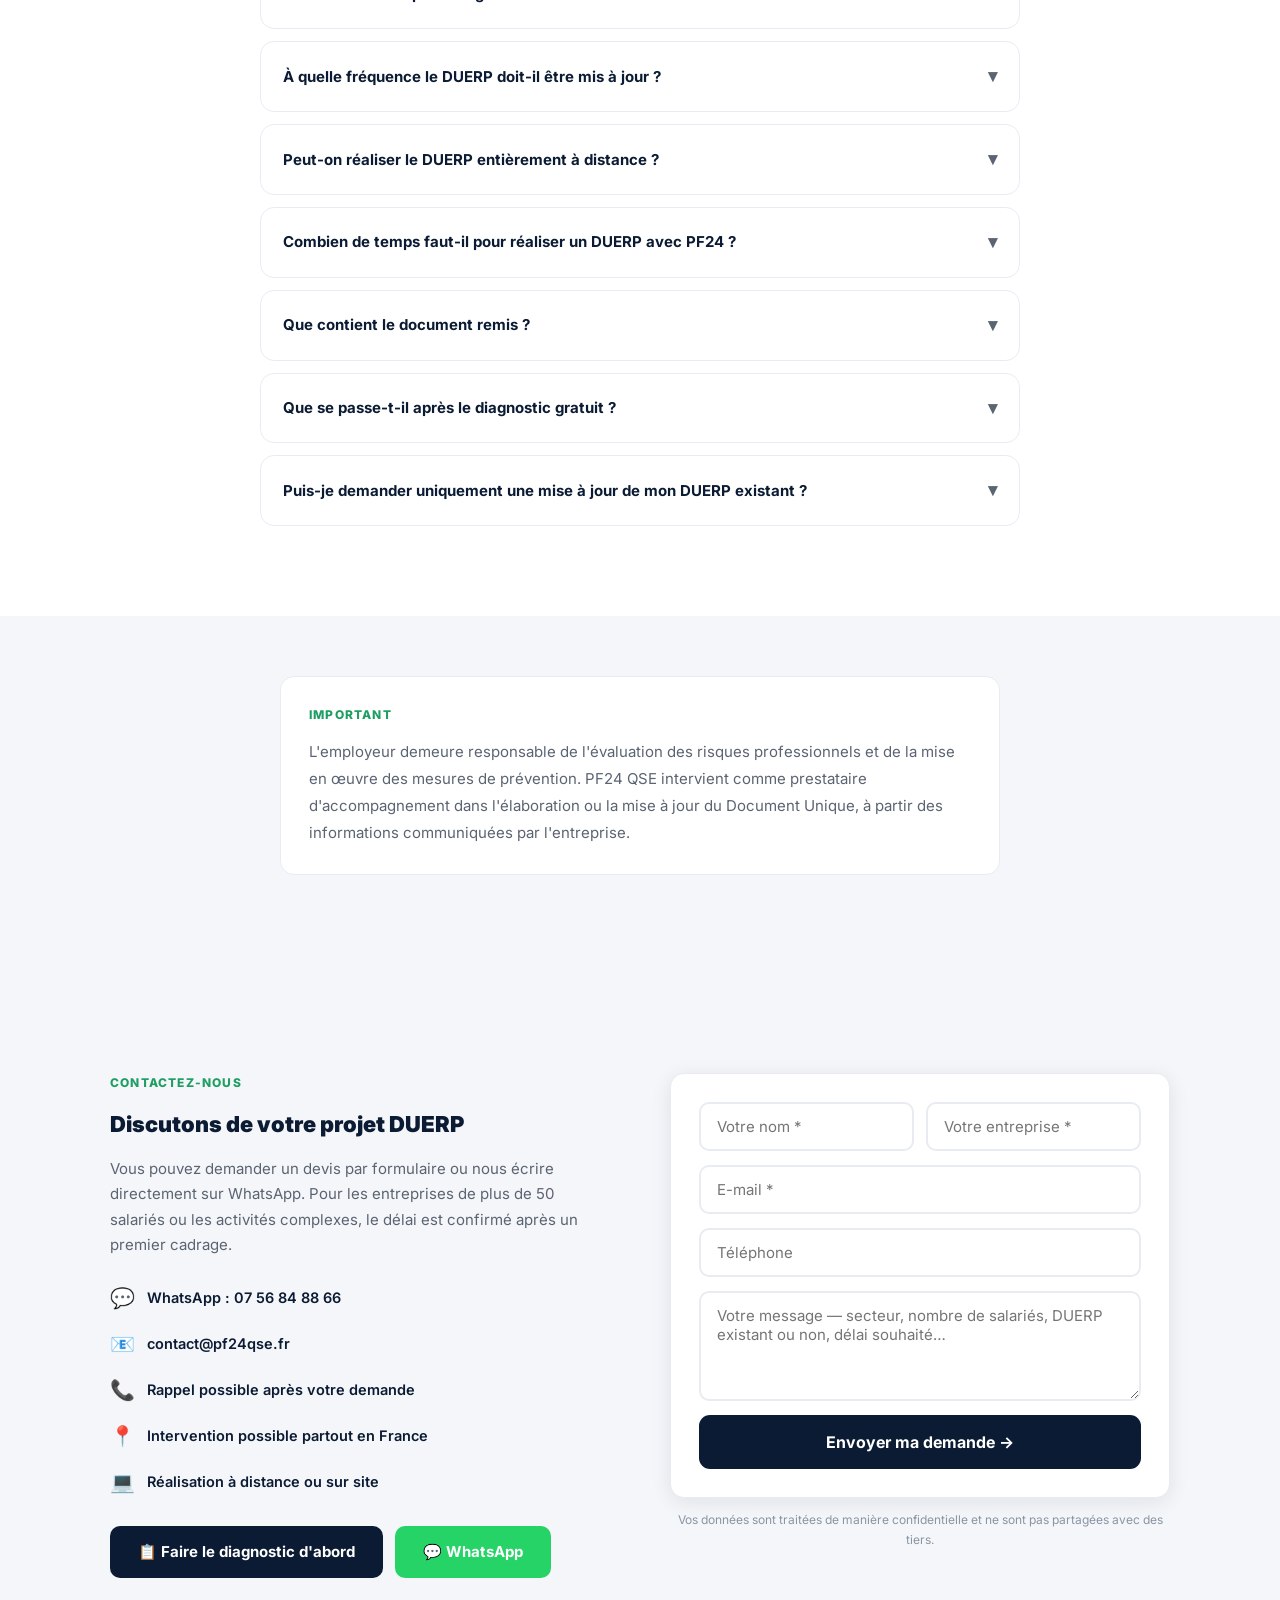
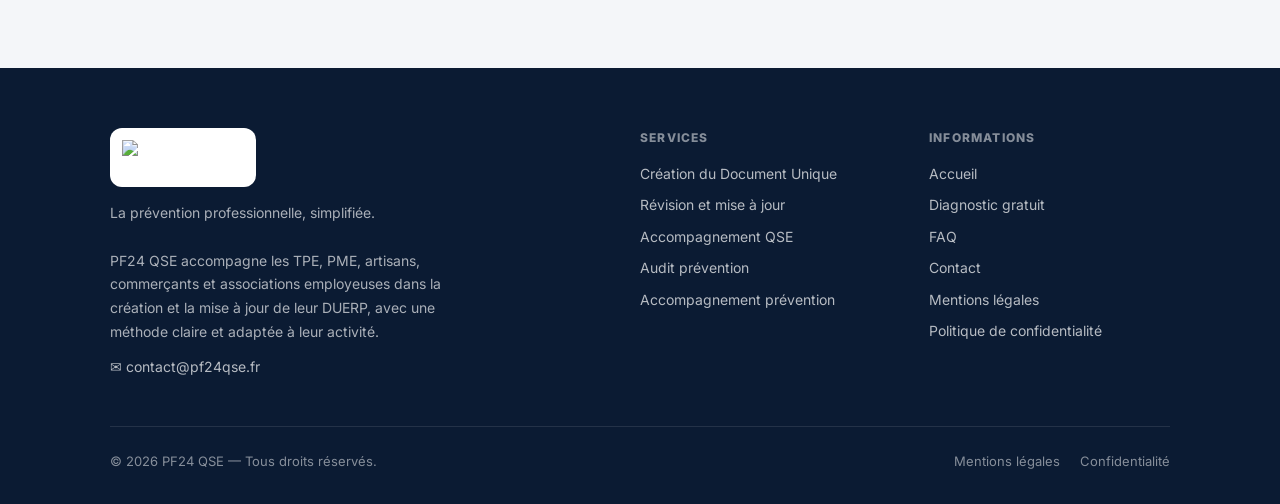
==== commit edfadec0: "Add files via upload" ====
--- a/index .html
+++ b/index .html
@@ -7,7 +7,7 @@
   <!-- SEO -->
   <title>PF24 QSE — Création et mise à jour de DUERP pour TPE, PME et artisans</title>
 <link rel="icon" type="image/png" href="favicon.png">
-<link rel="apple-touch-icon" href="pf24-logo.png">
+<link rel="apple-touch-icon" href="pf24-icon.png">
   <meta name="description" content="PF24 QSE accompagne les TPE, PME, artisans, commerçants et associations employeuses dans leur démarche DUERP : évaluation des risques, plan d’actions de prévention et mise à jour du document unique.">
   <meta name="keywords" content="DUERP, document unique, évaluation des risques professionnels, DUERP obligatoire, DUERP TPE, DUERP PME, DUERP artisan, DUERP restaurant, DUERP commerce, mise à jour DUERP, création DUERP, prévention des risques professionnels">
   <!-- Canonical -->
@@ -15,7 +15,7 @@
 
   <!-- Open Graph -->
   <meta property="og:title" content="PF24 QSE — Création et mise à jour de DUERP">
-<meta property="og:image" content="https://pf24qse.fr/pf24-logo.png">
+<meta property="og:image" content="https://pf24qse.fr/pf24-full.png">
   <meta property="og:description" content="Diagnostic gratuit en 3 minutes. Accompagnement DUERP pour TPE, PME, artisans, commerçants et associations employeuses.">
   <meta property="og:type" content="website">
   <meta property="og:url" content="https://pf24qse.fr/">
@@ -622,6 +622,16 @@
   .secteurs-grid { grid-template-columns: repeat(2, 1fr); }
   .methode-steps { grid-template-columns: 1fr; }
 }
+
+/* ===== SYSTÈME LOGO PF24 (jamais rogné, jamais déformé) ===== */
+.logo-img{display:block;max-width:100%;height:auto;object-fit:contain;}
+.brand-logo-full{display:block;max-width:170px;max-height:52px;height:auto;object-fit:contain;}
+.brand-logo-icon{display:none;width:48px;height:48px;object-fit:contain;flex-shrink:0;}
+@media (max-width:480px){
+  .brand-logo-full{display:none;}
+  .brand-logo-icon{display:block;width:48px;height:48px;object-fit:contain;flex-shrink:0;}
+}
+
 </style>
 </head>
 
@@ -633,7 +643,7 @@
 <nav class="nav" id="nav">
   <div class="nav-inner">
     <a href="#hero" class="nav-logo">
-      <img src="pf24-mark.png" alt="PF24 QSE" class="nav-mark">
+      <img src="pf24-full.png" alt="PF24 QSE" class="brand-logo-full logo-img"><img src="pf24-icon.png" alt="PF24 QSE" class="brand-logo-icon logo-img">
     </a>
     <div class="nav-links">
       <a href="#hero">Accueil</a>
@@ -1417,7 +1427,7 @@
     <div class="footer-grid">
       <div>
         <div class="footer-logo">
-          <img src="pf24-full.png" alt="PF24 QSE" style="height:88px;width:auto;background:#fff;border-radius:12px;padding:10px;">
+          <img src="pf24-full.png" alt="PF24 QSE" class="logo-img" style="max-width:150px;height:auto;background:#fff;border-radius:12px;padding:12px;">
         </div>
         <p class="footer-desc">La prévention professionnelle, simplifiée.<br><br>PF24 QSE accompagne les TPE, PME, artisans, commerçants et associations employeuses dans la création et la mise à jour de leur DUERP, avec une méthode claire et adaptée à leur activité.</p>
         <a href="mailto:contact@pf24qse.fr" style="color:rgba(255,255,255,.7);font-size:14px;margin-top:12px;display:block;">✉ contact@pf24qse.fr</a>
